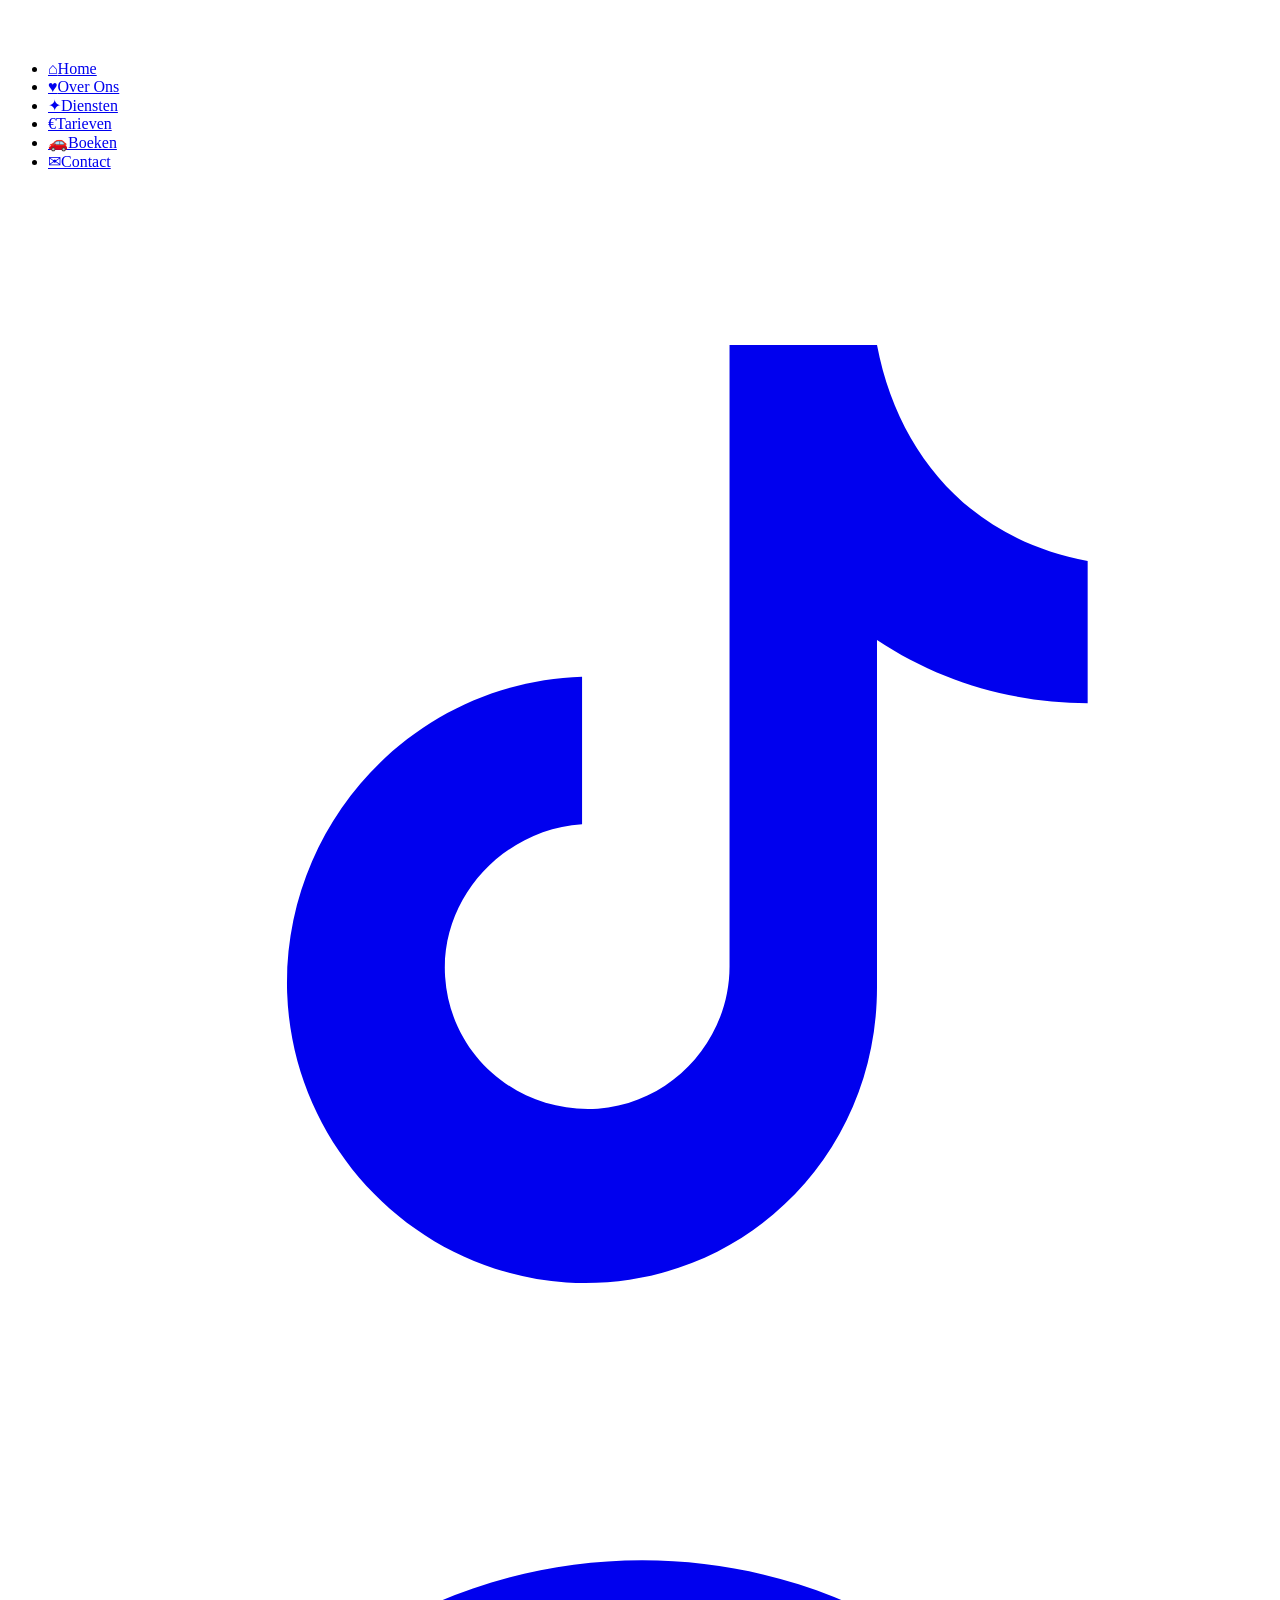
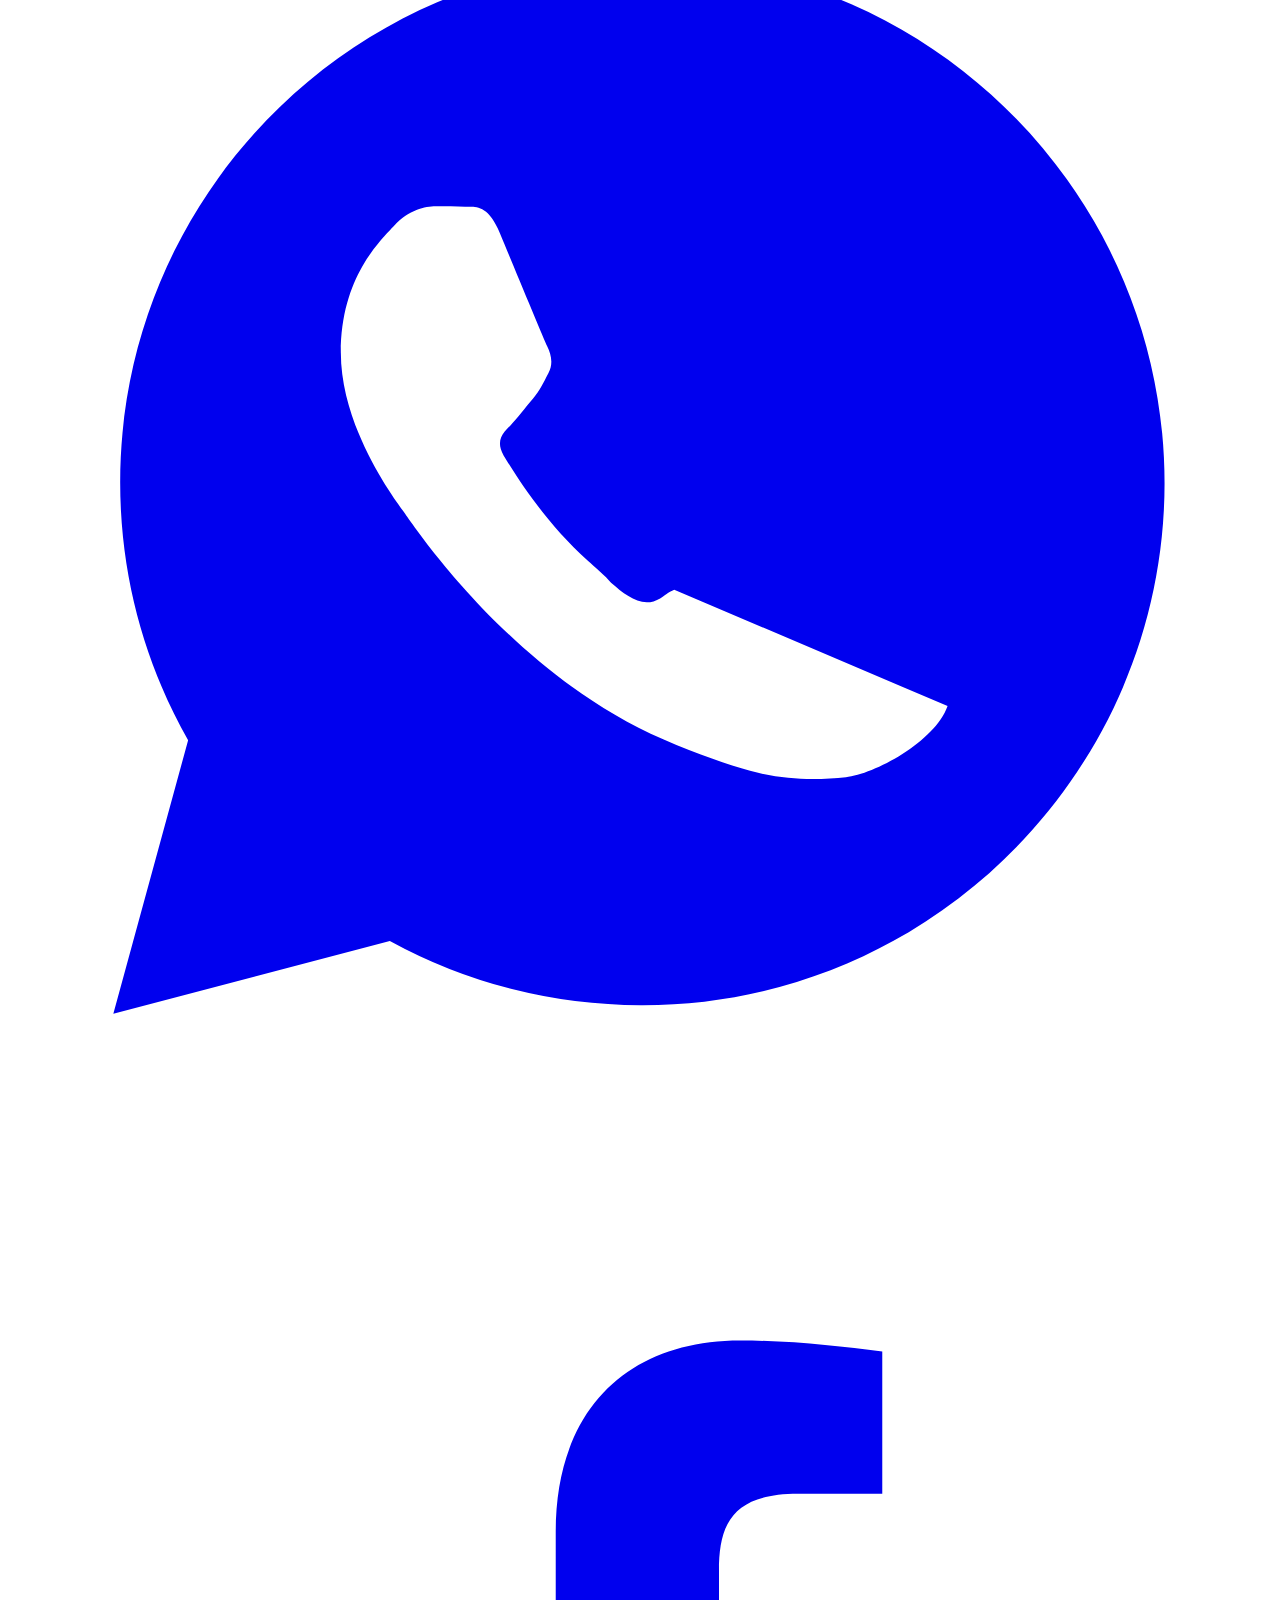
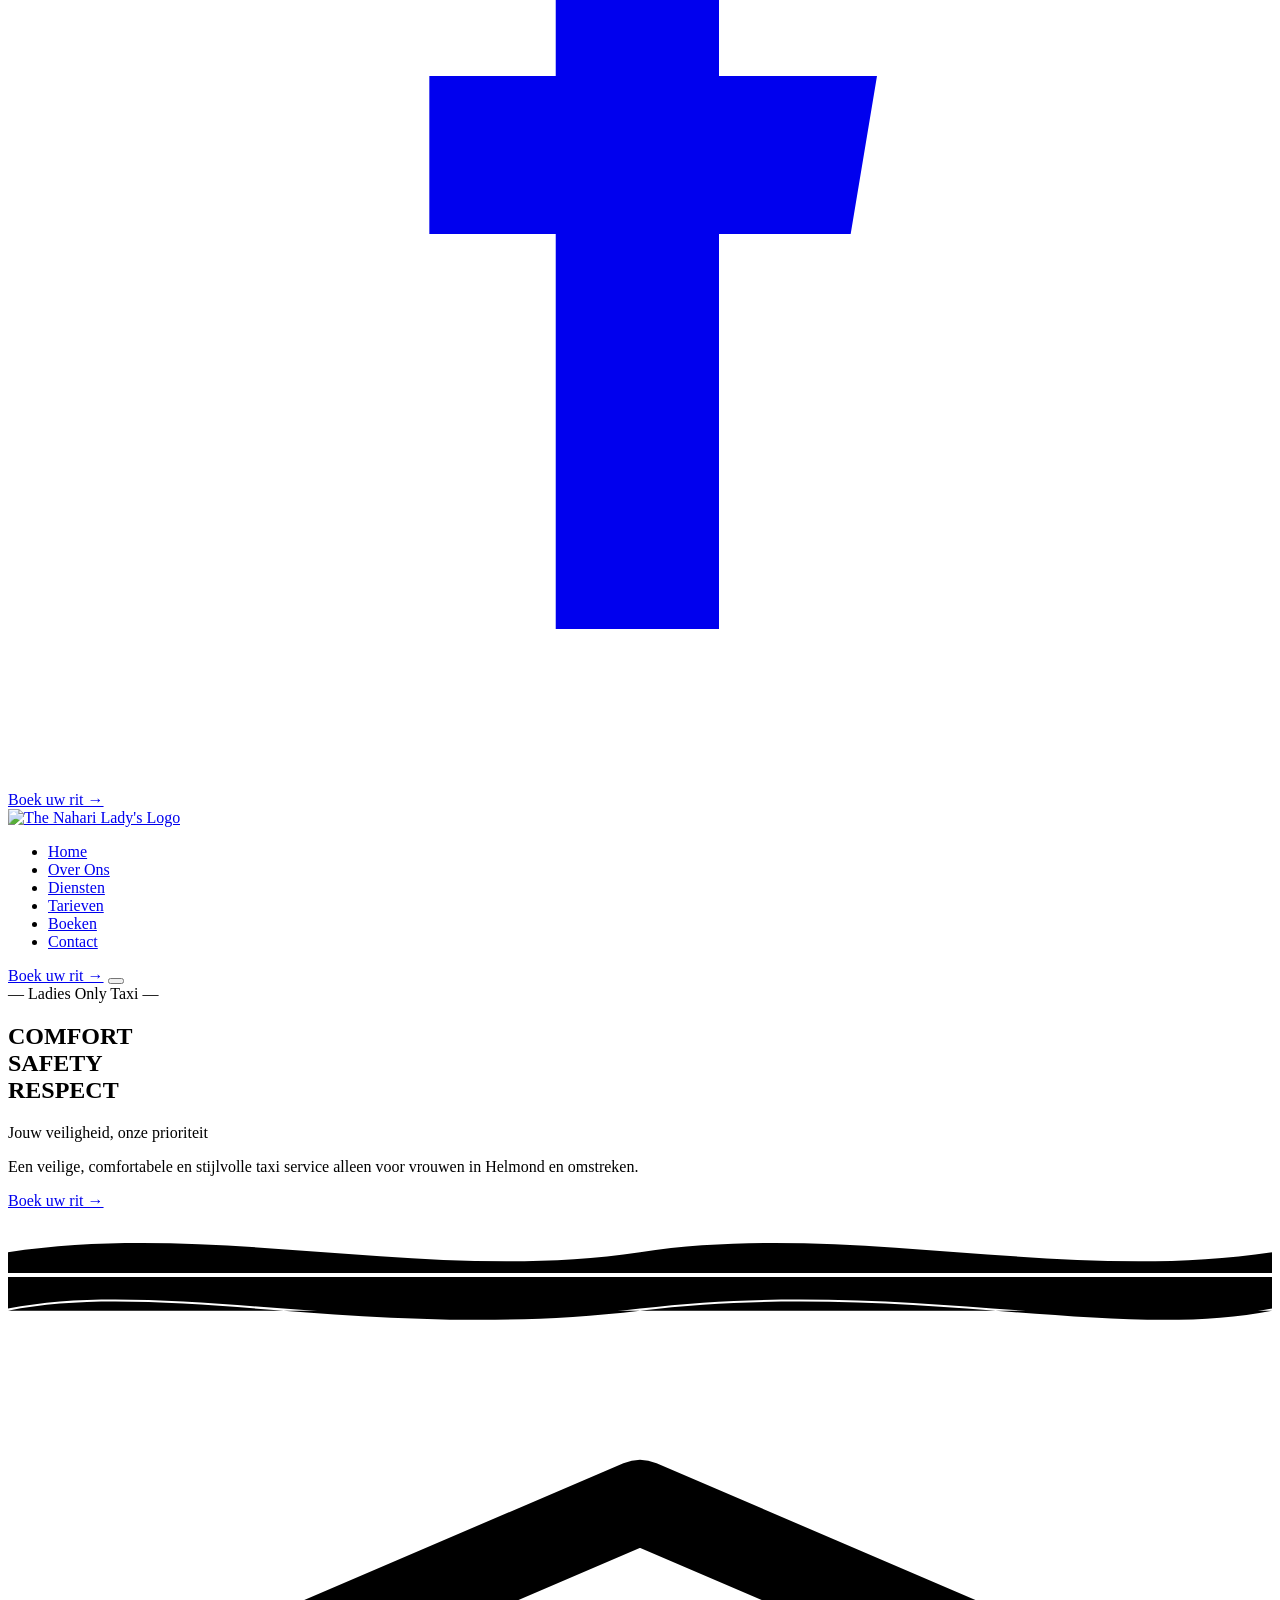
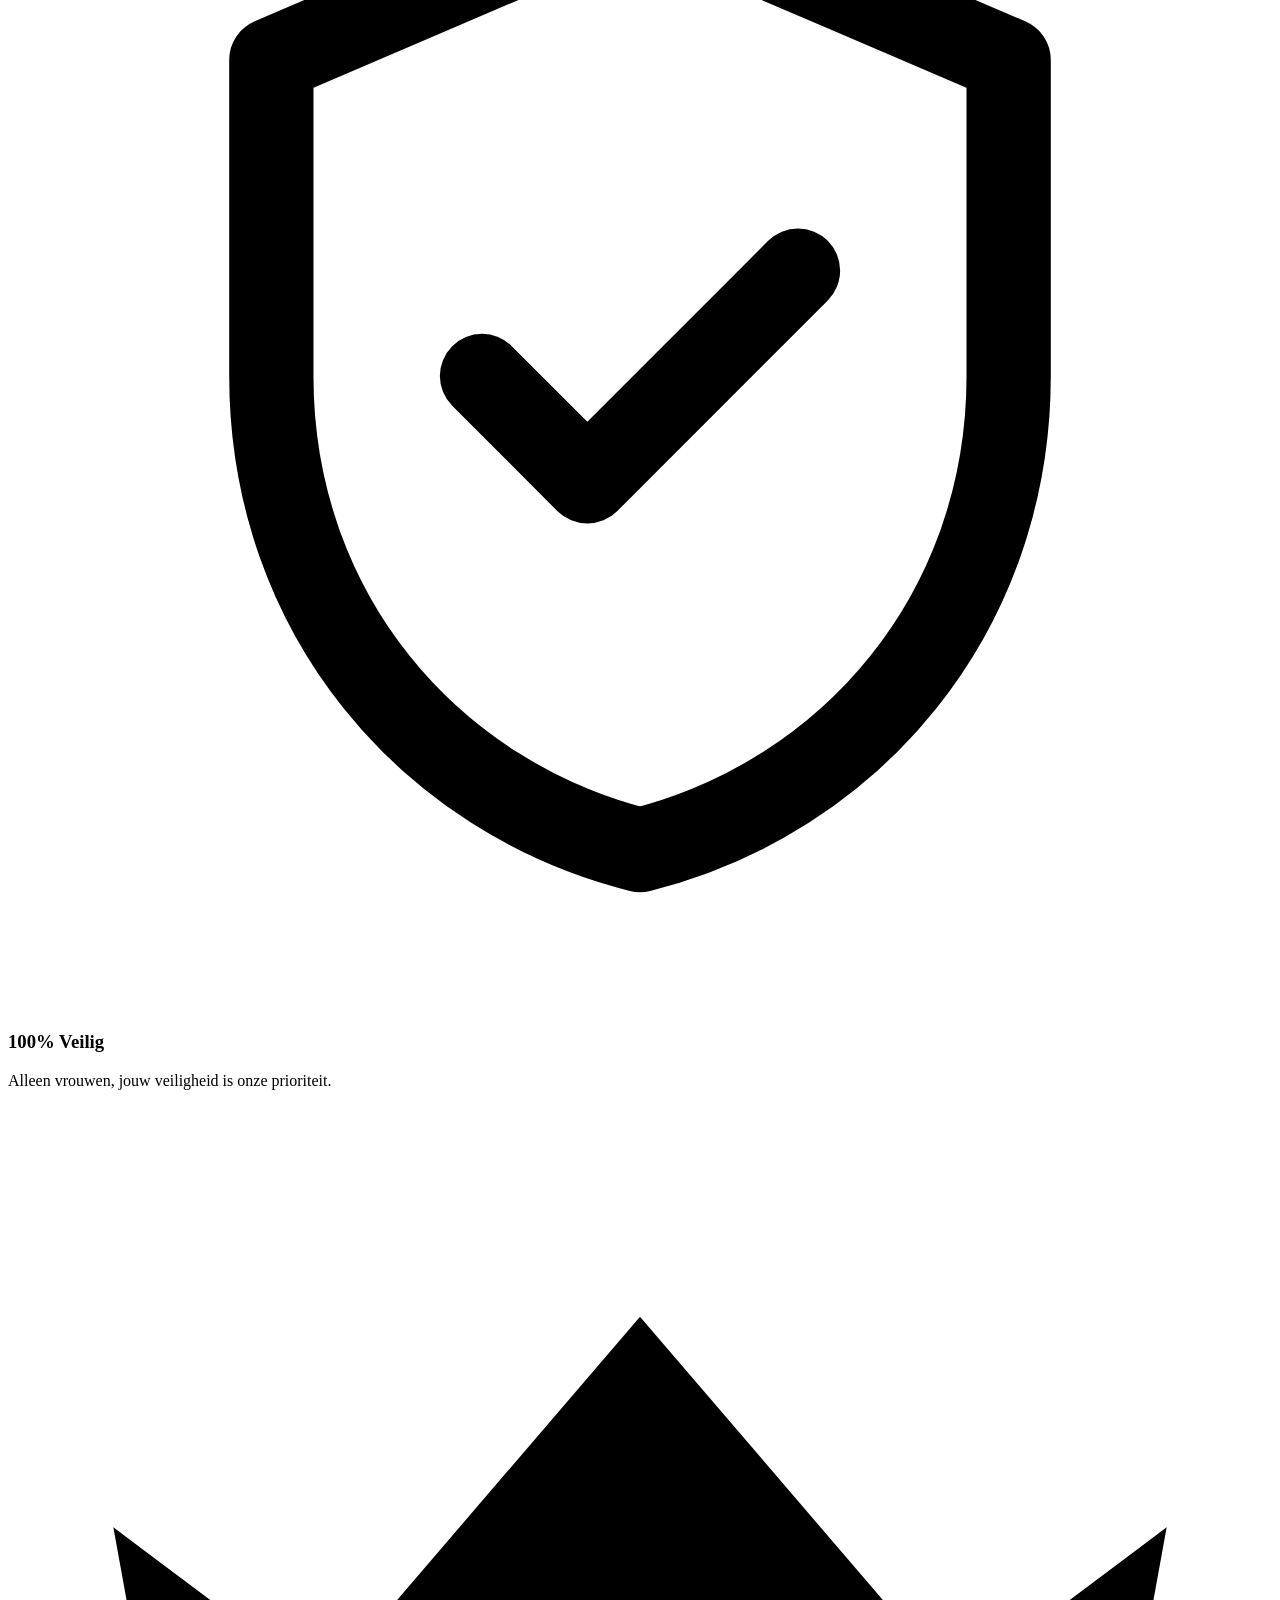
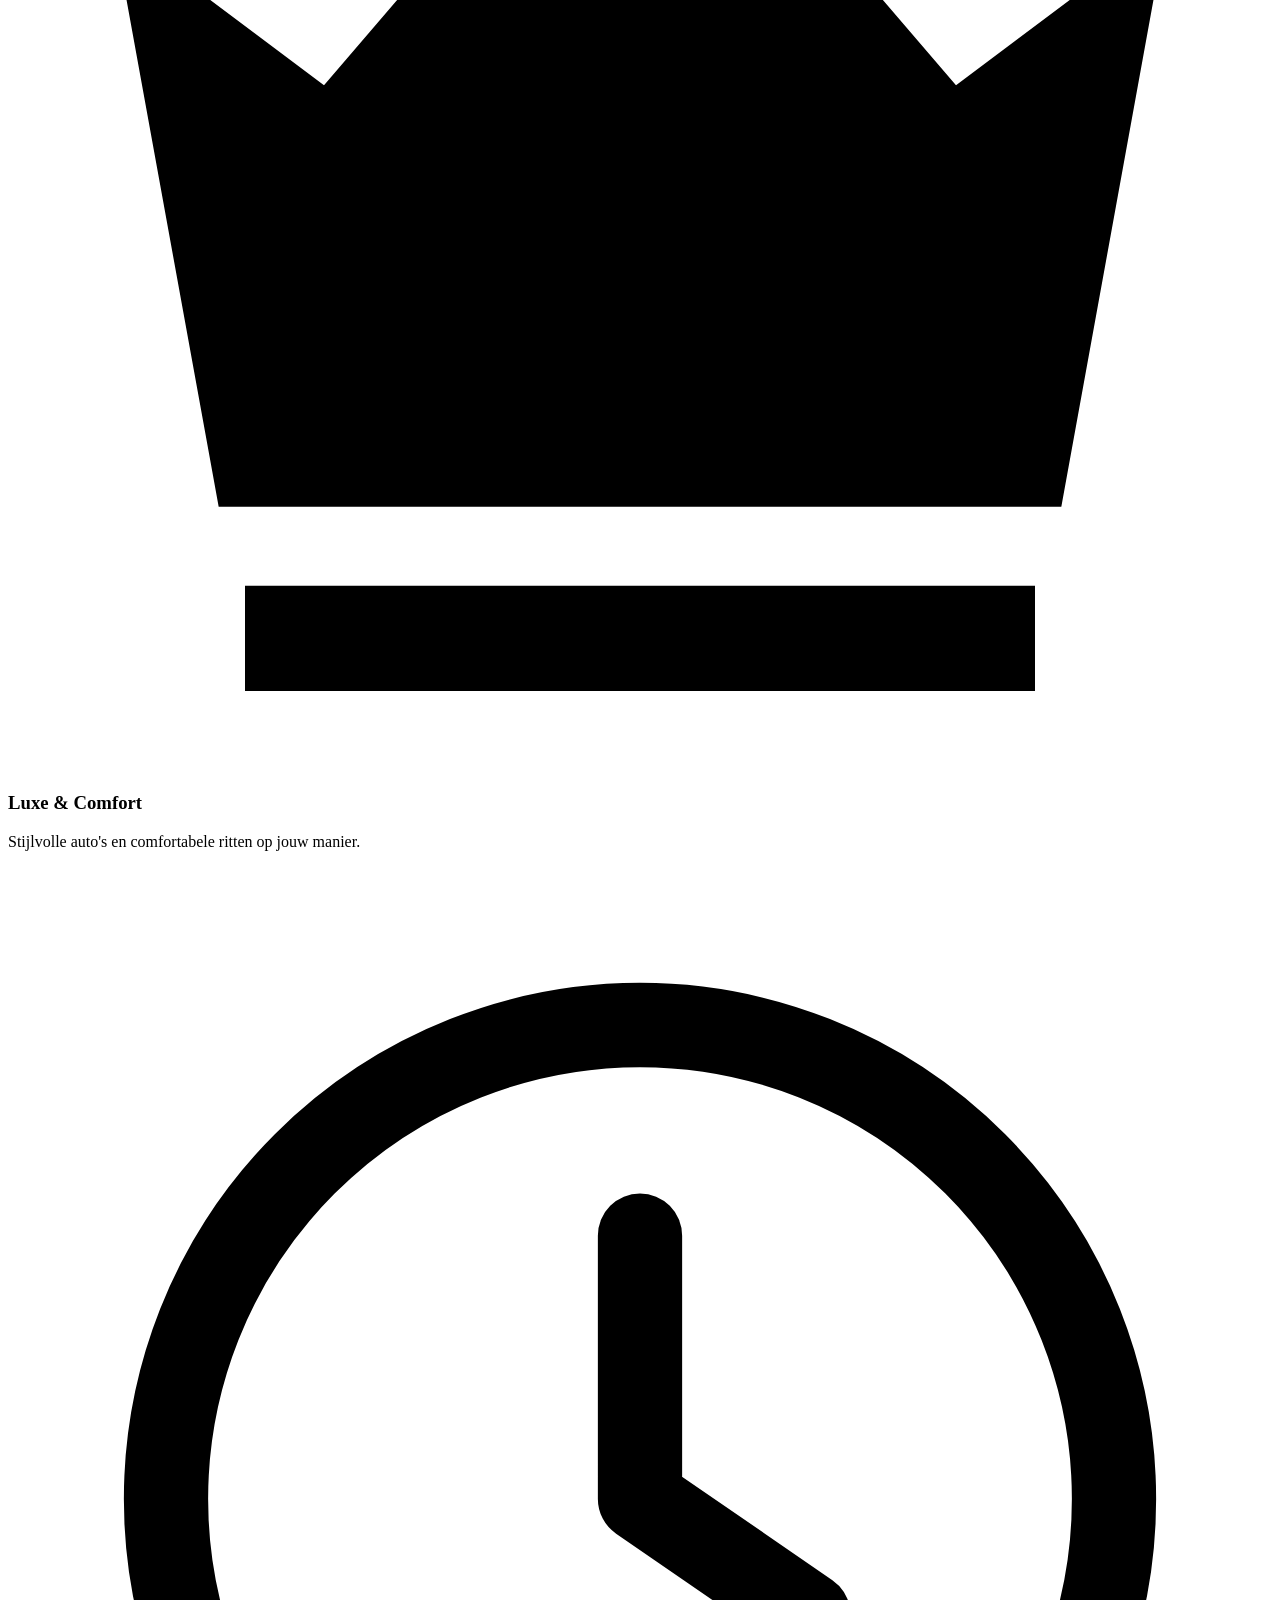
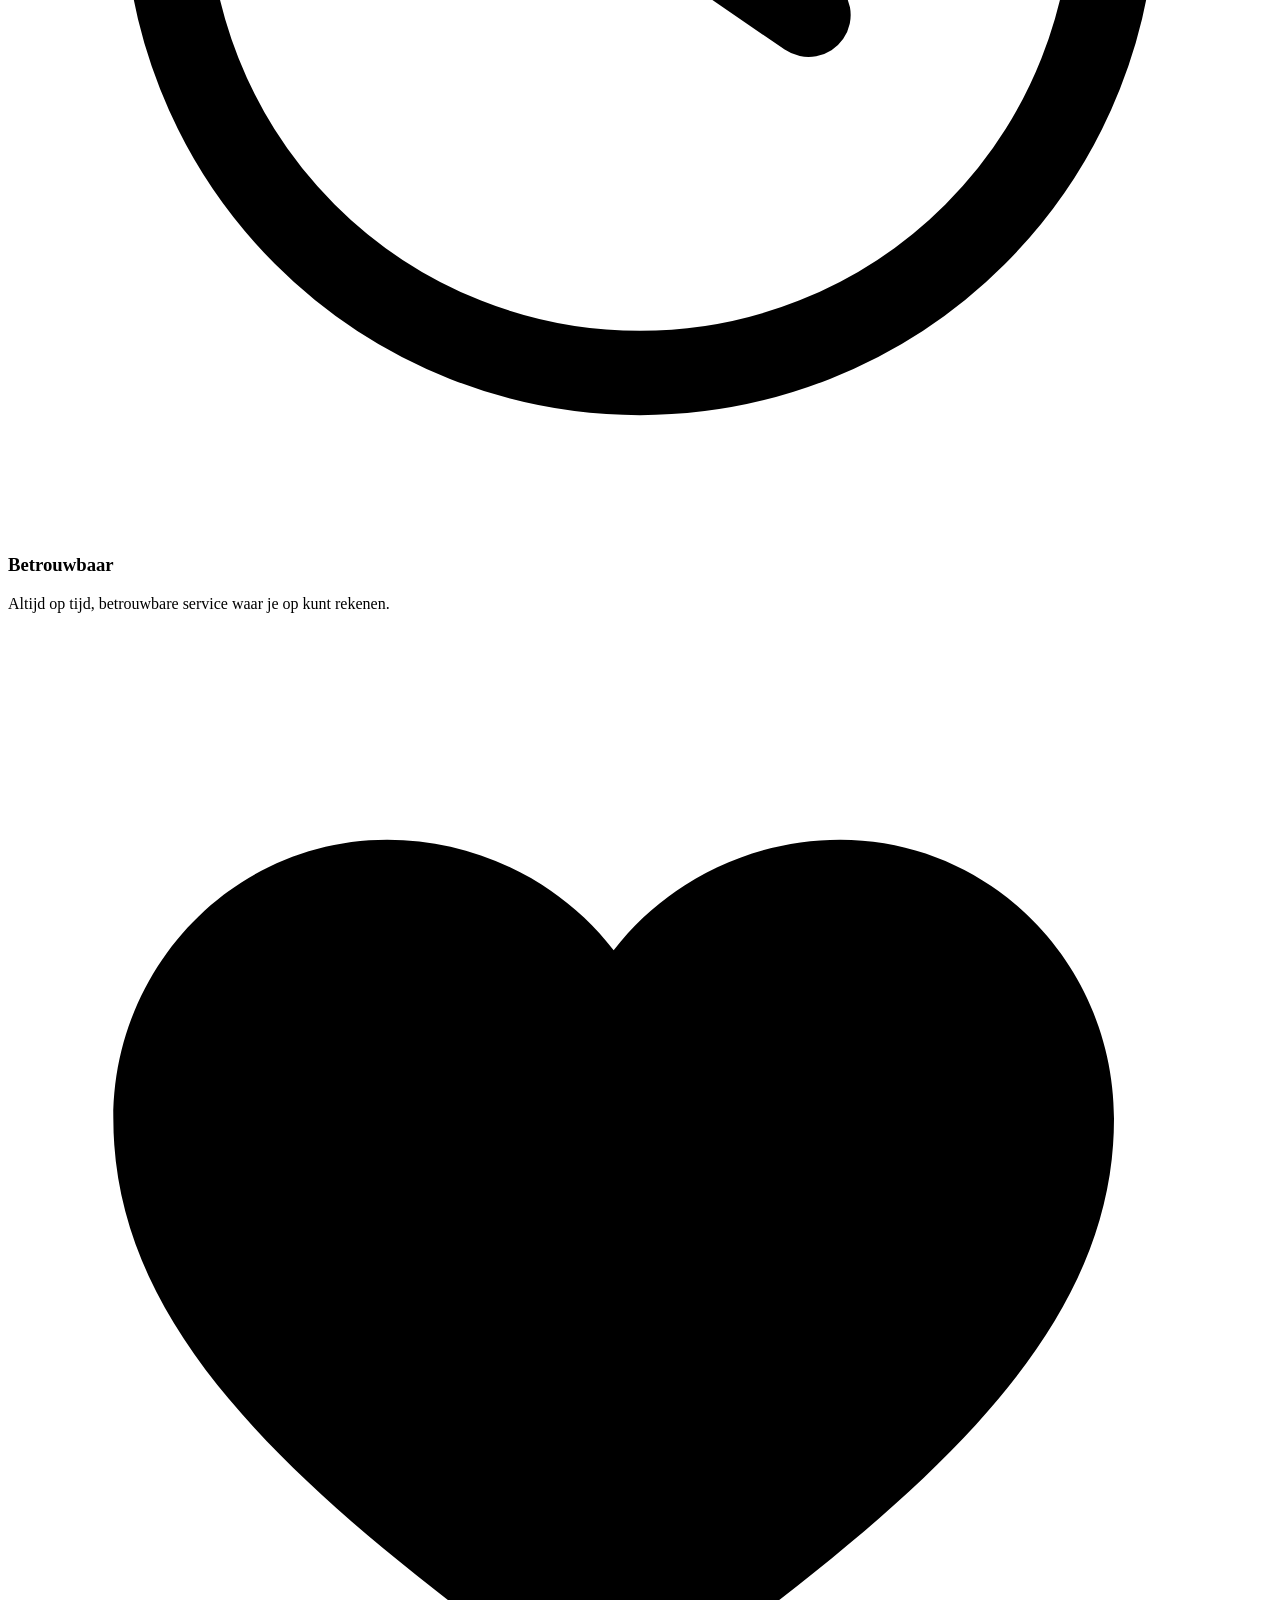
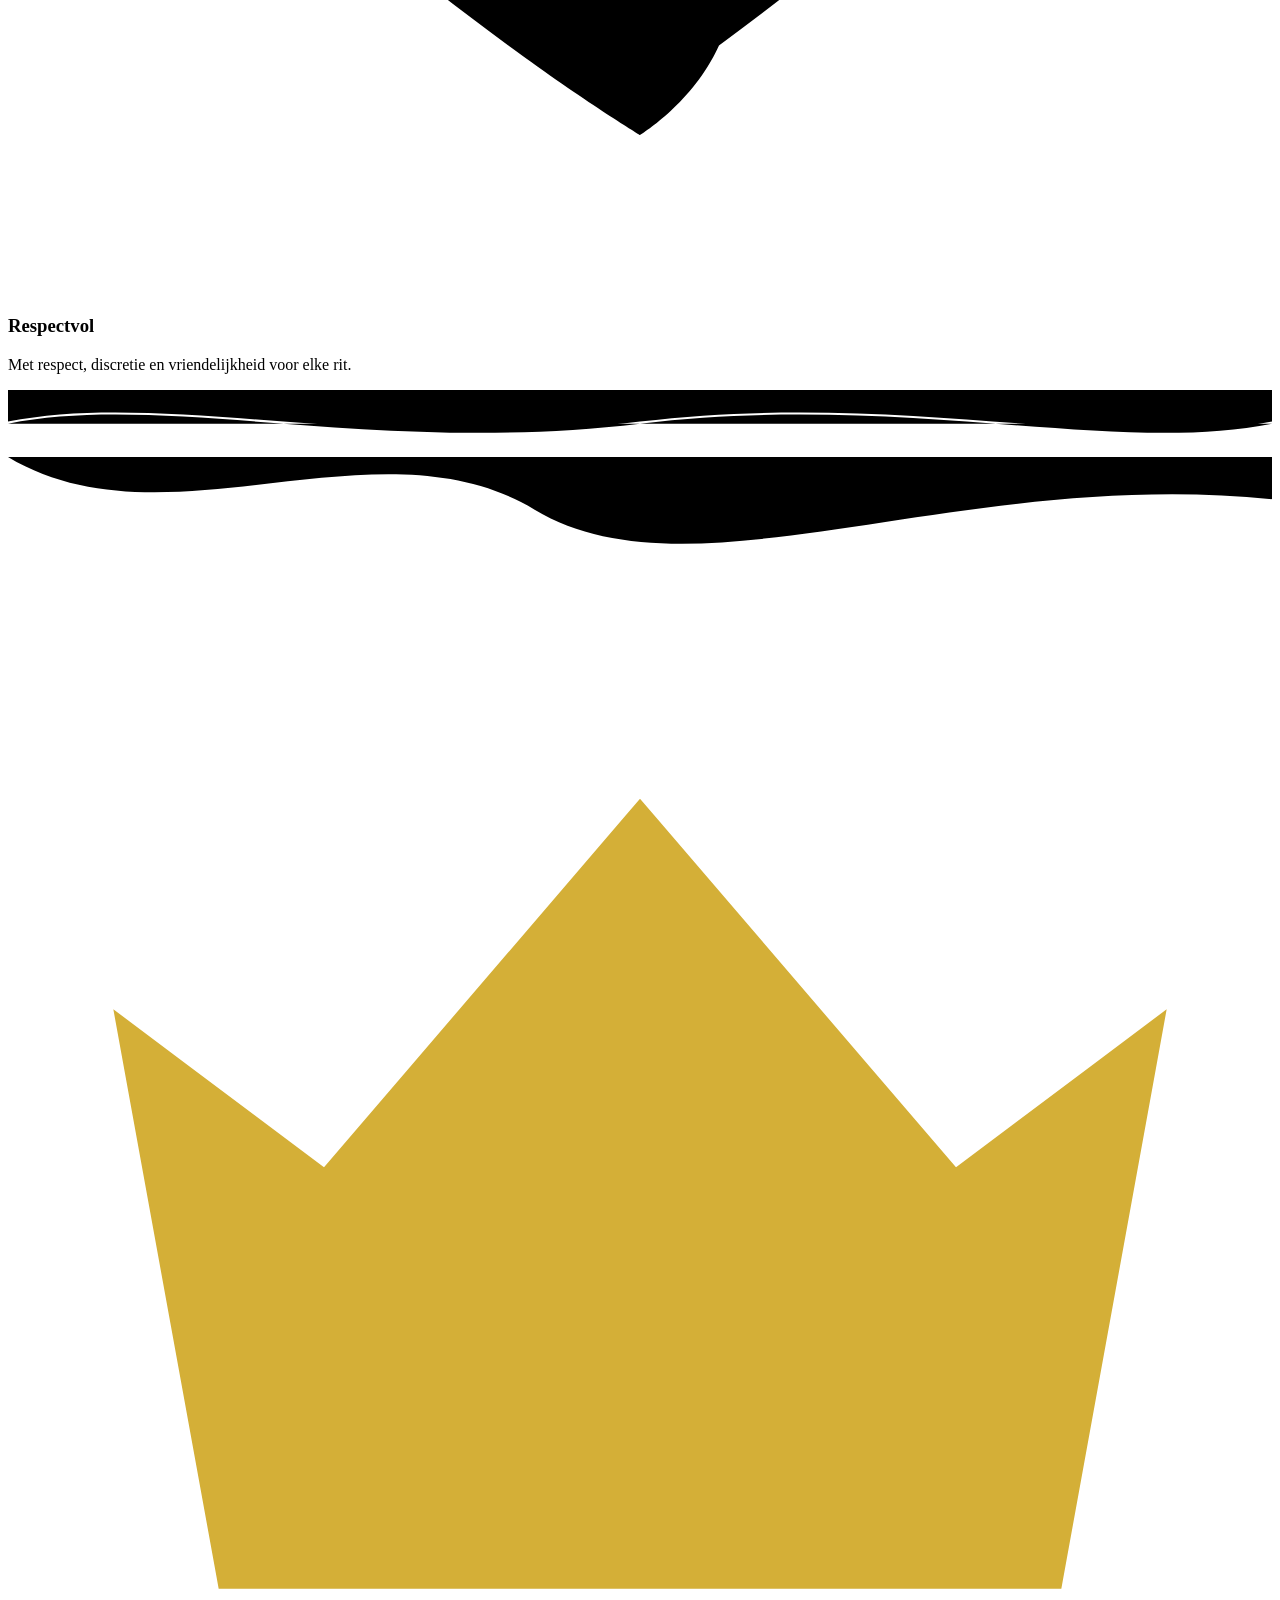
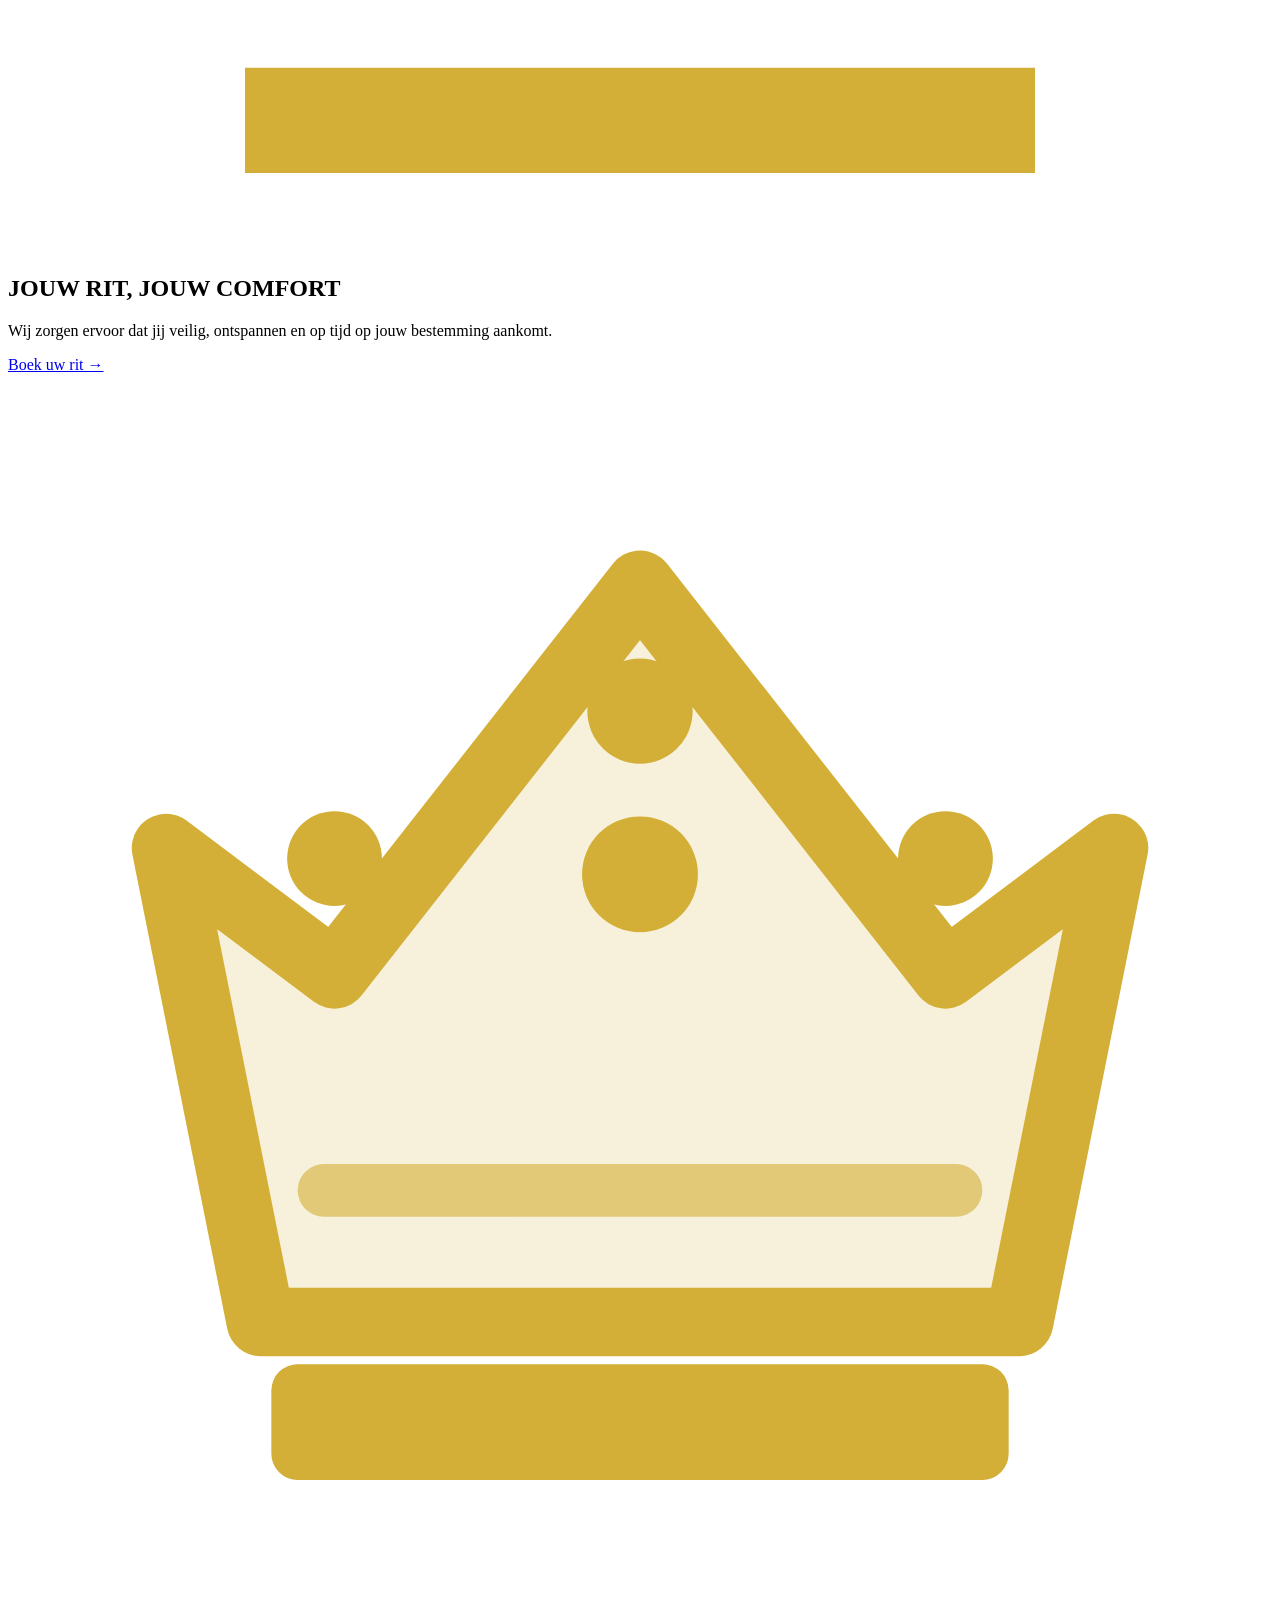
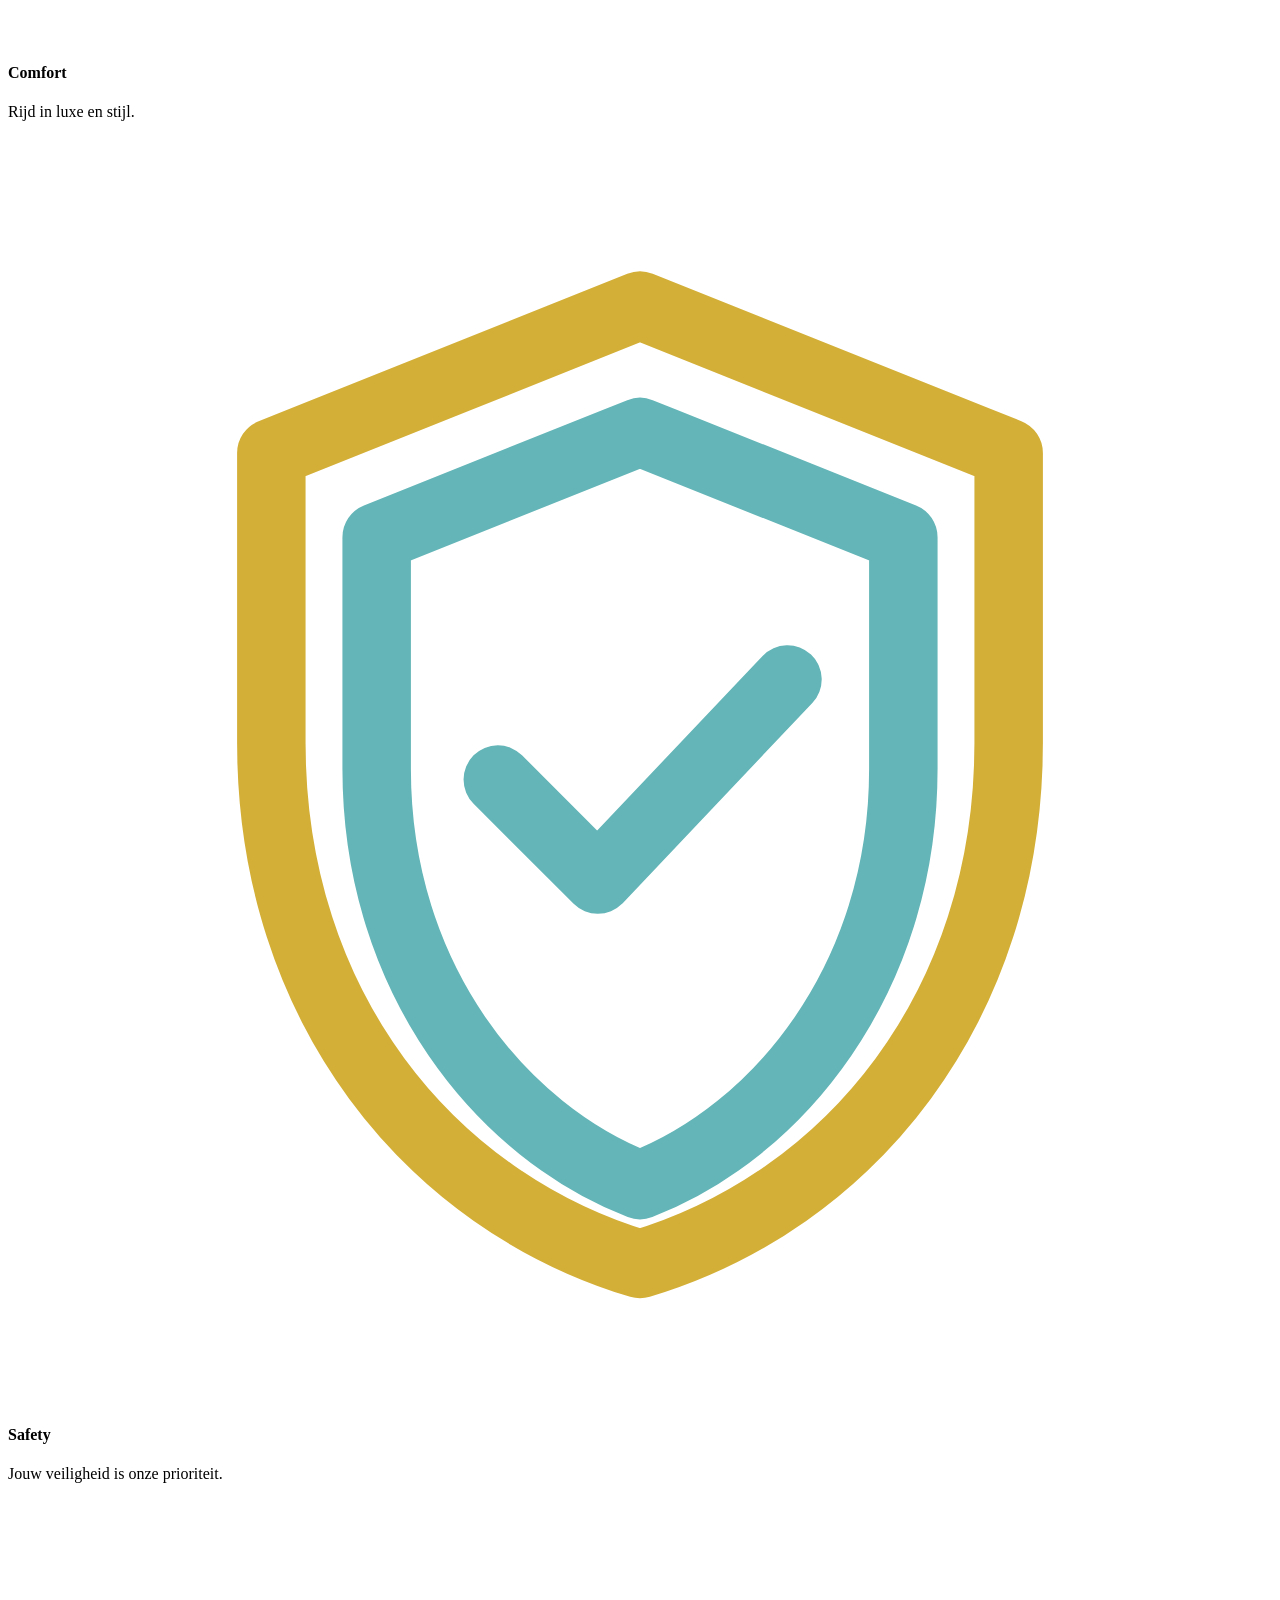
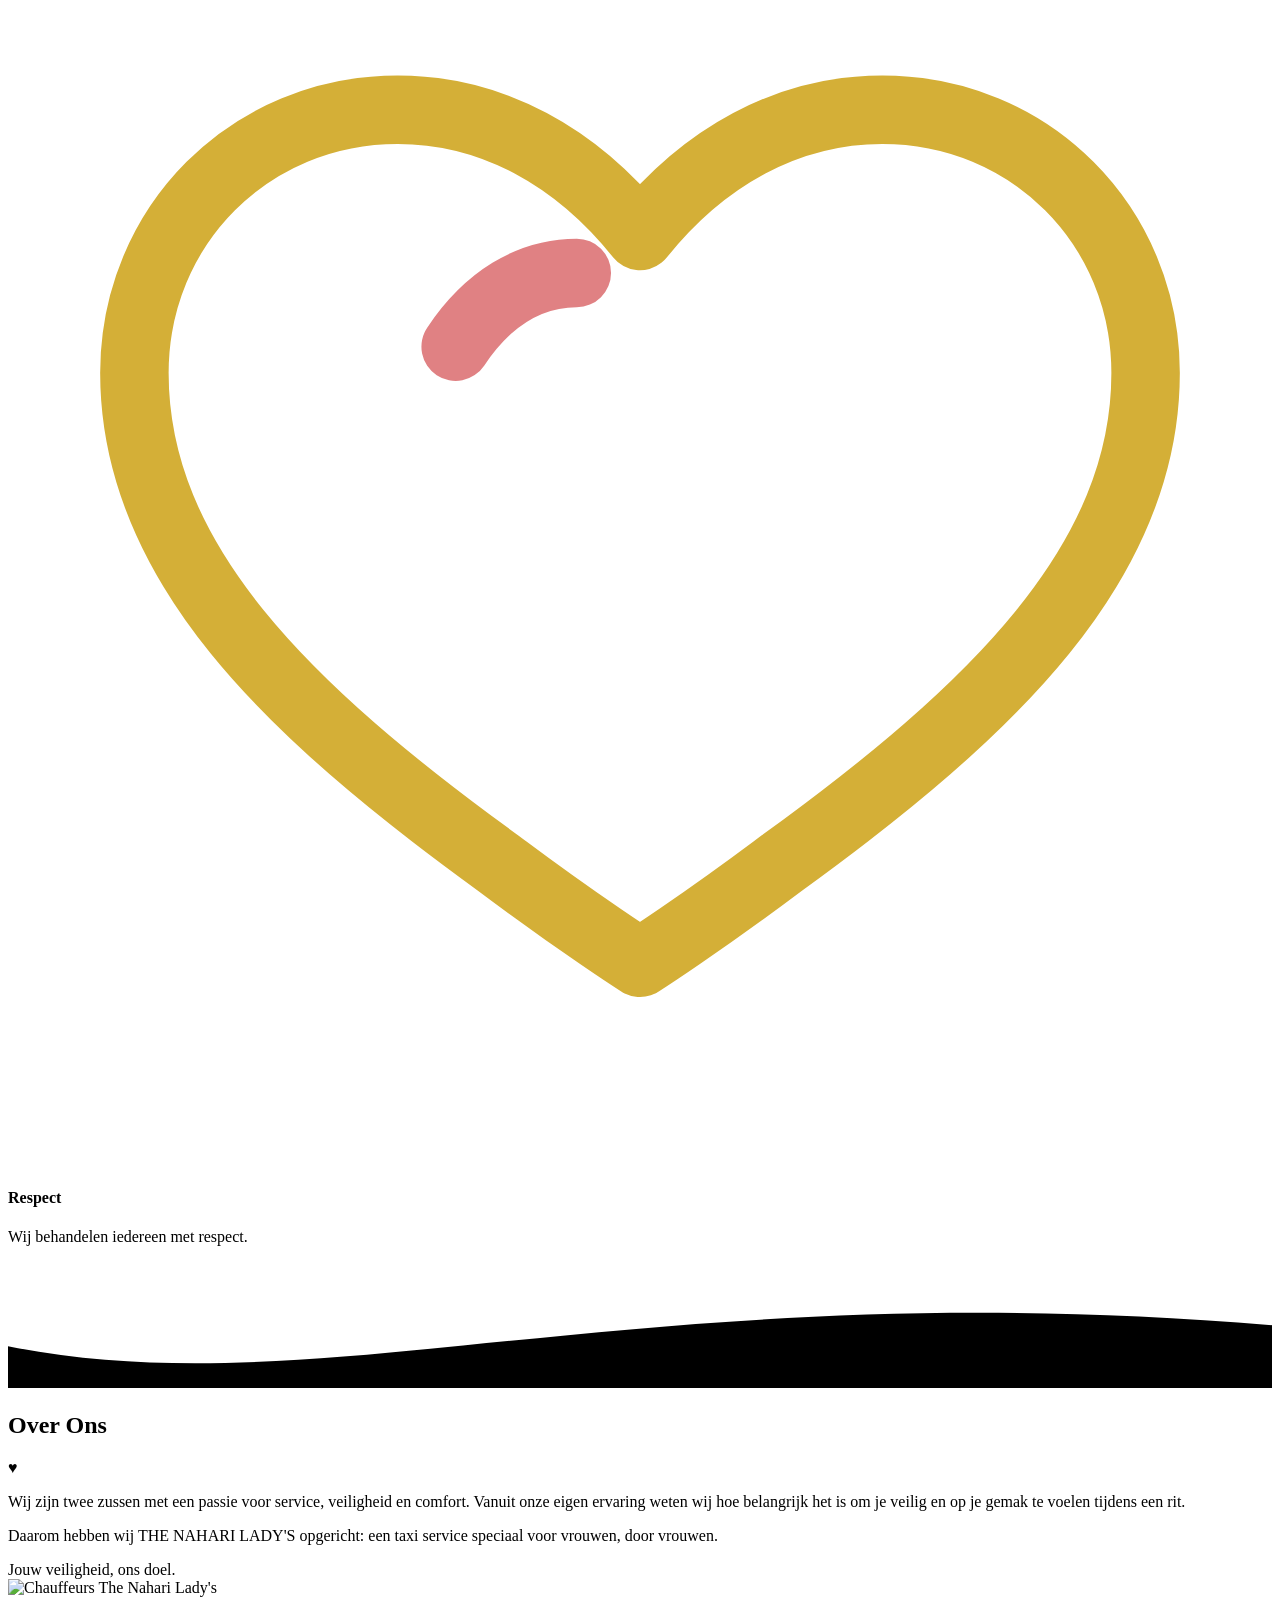
==== index.html @ 5cddf32c "Change 'Hello World' to 'Goodbye World'" ====
<!DOCTYPE html>
<html lang="nl">
<head>
  <meta charset="UTF-8">
  <meta name="viewport" content="width=device-width, initial-scale=1.0">
  
  <title>THE NAHARI LADY'S | Exclusieve Ladies Only Taxi</title>
  <meta name="description" content="Veilig, betrouwbaar en comfortabel taxivervoer speciaal voor vrouwen. Boek eenvoudig jouw rit bij The Nahari Lady's.">
  <meta name="keywords" content="ladies only taxi, veilige taxi vrouwen, taxi helmond, luchthavenvervoer vrouwen">
  <meta name="robots" content="index, follow">
  <link rel="canonical" href="https://www.nahariladystaxi.nl/">

  <!-- Open Graph -->
  <meta property="og:title" content="THE NAHARI LADY'S | Ladies Only Taxi">
  <meta property="og:description" content="Comfort, Safety & Respect. Luxe taxivervoer voor en door vrouwen.">
  <meta property="og:image" content="nnl.jpg">
  <meta property="og:type" content="website">

  <!-- Schema.org Lokale SEO -->
  <script type="application/ld+json">
  {
    "@context": "https://schema.org",
    "@type": "TaxiService",
    "name": "THE NAHARI LADY'S",
    "image": "nnl.jpg",
    "description": "Veilig, betrouwbaar en comfortabel taxivervoer speciaal voor vrouwen.",
    "telephone": "+31612345678",
    "email": "info@nahariladystaxi.nl",
    "areaServed": "Helmond & Omstreken",
    "priceRange": "€"
  }
  </script>

  <!-- Google Fonts -->
  <link rel="preconnect" href="https://fonts.googleapis.com">
  <link rel="preconnect" href="https://fonts.gstatic.com" crossorigin>
  <link href="https://fonts.googleapis.com/css2?family=Cinzel:wght@600;700&family=Montserrat:wght@300;400;500;600;700&family=Playfair+Display:ital,wght@0,600;0,700;1,400&display=swap" rel="stylesheet">

</head>
<body>

  <!-- PRELOADER -->
  <div id="preloader">
    <div class="preloader-title brand-name">THE NAHARI LADY'S</div>
    <div class="preloader-subtitle">Ladies Only Taxi</div>
  </div>

  <!-- DYNAMISCHE HOVER PREVIEW BOX -->
  <div class="hover-preview-box" id="hoverPreview"></div>

  <!-- MOBIEL SLIDE-IN MENU -->
  <div class="mobile-nav-overlay" id="mobileOverlay" onclick="toggleMenu()"></div>
  <div class="mobile-sidebar" id="mobileSidebar">
    <div class="mobile-sidebar-preview" id="mobilePreview"></div>
    <ul class="mobile-nav-links">
      <li><a href="#home" data-img="https://images.unsplash.com/photo-1549317661-bd32c8ce0db2?auto=format&fit=crop&w=500&q=80" onclick="toggleMenu()"><span class="m-icon">⌂</span>Home</a></li>
      <li><a href="#over-ons" data-img="https://images.unsplash.com/photo-1573496359142-b8d87734a5a2?auto=format&fit=crop&w=500&q=80" onclick="toggleMenu()"><span class="m-icon">♥</span>Over Ons</a></li>
      <li><a href="#diensten" data-img="https://images.unsplash.com/photo-1449965408869-eaa3f722e40d?auto=format&fit=crop&w=500&q=80" onclick="toggleMenu()"><span class="m-icon">✦</span>Diensten</a></li>
      <li><a href="#tarieven" data-img="https://images.unsplash.com/photo-1554224155-8d04cb21cd6c?auto=format&fit=crop&w=500&q=80" onclick="toggleMenu()"><span class="m-icon">€</span>Tarieven</a></li>
      <li><a href="#boeken" data-img="nnl.jpg" onclick="toggleMenu()"><span class="m-icon">🚗</span>Boeken</a></li>
      <li><a href="#contact" data-img="https://images.unsplash.com/photo-1423666639041-f56000c27a9a?auto=format&fit=crop&w=500&q=80" onclick="toggleMenu()"><span class="m-icon">✉</span>Contact</a></li>
    </ul>
    <div>
      <div class="mobile-sidebar-socials social-icons">
        <a href="https://www.tiktok.com" target="_blank" rel="noopener" class="icon-tiktok" aria-label="TikTok"><svg viewBox="0 0 24 24" fill="currentColor"><path d="M16.5 3c.4 2.1 1.8 3.7 4 4.1v2.7c-1.4 0-2.8-.4-4-1.2v6.6c0 3.3-2.7 5.8-5.9 5.6-2.9-.2-5.2-2.6-5.3-5.5-.1-3.2 2.4-5.9 5.6-6v2.8c-1.5.1-2.7 1.4-2.6 2.9.1 1.5 1.4 2.6 2.9 2.5 1.4-.1 2.5-1.3 2.5-2.7V3h2.8z"/></svg></a>
        <a href="https://wa.me/31612345678" target="_blank" rel="noopener" class="icon-whatsapp" aria-label="WhatsApp"><svg viewBox="0 0 24 24" fill="currentColor"><path d="M12.04 2C6.58 2 2.13 6.45 2.13 11.91c0 1.79.47 3.45 1.29 4.9L2 22l5.25-1.38a9.9 9.9 0 0 0 4.79 1.22h.01c5.46 0 9.91-4.45 9.91-9.91C21.96 6.45 17.5 2 12.04 2zm5.8 14.16c-.24.68-1.4 1.3-1.93 1.35-.5.05-1.13.07-1.82-.12-.42-.12-.96-.3-1.65-.6-2.9-1.25-4.8-4.15-4.94-4.34-.14-.19-1.18-1.57-1.18-3 0-1.43.75-2.13 1.02-2.42.27-.29.58-.36.78-.36.19 0 .39 0 .56.01.18.01.42-.07.66.5.24.58.83 2 .9 2.15.07.15.12.32.02.51-.1.19-.15.31-.29.48-.15.17-.3.38-.43.51-.14.14-.29.29-.13.57.17.28.75 1.24 1.6 2 .12.11.34.29.44.42.29.25.6.5.94.29.15-.1.14-.11.26-.16z"/></svg></a>
        <a href="https://facebook.com" target="_blank" rel="noopener" class="icon-facebook" aria-label="Facebook"><svg viewBox="0 0 24 24" fill="currentColor"><path d="M13.5 21v-7.5h2.5l.5-3h-3V8.5c0-.87.24-1.46 1.5-1.46h1.6V4.34C15.8 4.24 14.9 4.13 13.9 4.13c-2.1 0-3.5 1.28-3.5 3.63V10.5H8v3h2.4V21h3.1z"/></svg></a>
      </div>
      <a href="#boeken" class="btn-pink" onclick="toggleMenu()" style="justify-content: center; margin-top: 20px; width: 100%;">Boek uw rit &rarr;</a>
    </div>
  </div>

  <!-- NAVBAR -->
  <header>
    <div class="container nav-wrapper">
      <a href="#home" class="logo-brand">
        <img src="nnl.jpg" alt="The Nahari Lady's Logo" class="logo-img">
      </a>

      <nav aria-label="Hoofdnavigatie">
        <ul class="nav-links">
          <li><a href="#home" data-img="https://images.unsplash.com/photo-1549317661-bd32c8ce0db2?auto=format&fit=crop&w=300&q=80">Home</a></li>
          <li><a href="#over-ons" data-img="https://images.unsplash.com/photo-1573496359142-b8d87734a5a2?auto=format&fit=crop&w=300&q=80">Over Ons</a></li>
          <li><a href="#diensten" data-img="https://images.unsplash.com/photo-1449965408869-eaa3f722e40d?auto=format&fit=crop&w=300&q=80">Diensten</a></li>
          <li><a href="#tarieven" data-img="https://images.unsplash.com/photo-1554224155-8d04cb21cd6c?auto=format&fit=crop&w=300&q=80">Tarieven</a></li>
          <li><a href="#boeken" data-img="nnl.jpg">Boeken</a></li>
          <li><a href="#contact" data-img="https://images.unsplash.com/photo-1423666639041-f56000c27a9a?auto=format&fit=crop&w=300&q=80">Contact</a></li>
        </ul>
      </nav>

      <a href="#boeken" class="btn-pink nav-btn-desktop">Boek uw rit &rarr;</a>

      <button class="hamburger-btn" onclick="toggleMenu()" aria-label="Open Navigatiemenu" id="hamburgerBtn">
        <span></span><span></span><span></span>
      </button>
    </div>
  </header>

  <!-- HERO SECTION -->
  <section class="hero" id="home">
    <div class="container fade-in-up">
      <div class="hero-text">
        <span class="hero-subtitle-top">&mdash; Ladies Only Taxi &mdash;</span>
        <h1>COMFORT<br>SAFETY<br>RESPECT</h1>
        <div class="hero-subtitle-bottom">Jouw veiligheid, onze prioriteit</div>
        <p>Een veilige, comfortabele en stijlvolle taxi service alleen voor vrouwen in Helmond en omstreken.</p>
        <a href="#boeken" class="btn-pink">Boek uw rit &rarr;</a>
      </div>
    </div>
    <div class="hero-wave-bottom">
      <svg viewBox="0 0 1200 60" preserveAspectRatio="none">
        <path d="M0,40 C200,10 400,70 600,40 C800,10 1000,70 1200,40 L1200,60 L0,60 Z"></path>
      </svg>
    </div>
  </section>

  <!-- LUXE FEATURE SECTION - VOLLEDIG GOLVEND -->
  <section class="luxury-features-section fade-in-up">
    <div class="luxury-wave-edge top">
      <svg viewBox="0 0 1200 60" preserveAspectRatio="none">
        <path d="M0,30 C150,0 350,60 600,30 C850,0 1050,60 1200,30 L1200,0 L0,0 Z"></path>
        <path class="gold-trim" d="M0,32 C150,2 350,62 600,32 C850,2 1050,62 1200,32"></path>
      </svg>
    </div>
    <div class="container">
      <div class="luxury-features-grid">
        <div class="luxury-feature-item">
          <span class="icon-gold"><svg viewBox="0 0 24 24" fill="none" stroke="currentColor" stroke-width="1.6" stroke-linecap="round" stroke-linejoin="round"><path d="M12 3l7 3v6c0 4.5-3 8-7 9-4-1-7-4.5-7-9V6l7-3z"/><path d="M9 12l2 2 4-4"/></svg></span>
          <h3>100% Veilig</h3>
          <p>Alleen vrouwen, jouw veiligheid is onze prioriteit.</p>
        </div>
        <div class="luxury-feature-item">
          <span class="icon-gold"><svg viewBox="0 0 24 24" fill="currentColor"><path d="M2 8l4 3 6-7 6 7 4-3-2 11H4L2 8zm2.5 12.5h15v2h-15z"/></svg></span>
          <h3>Luxe & Comfort</h3>
          <p>Stijlvolle auto's en comfortabele ritten op jouw manier.</p>
        </div>
        <div class="luxury-feature-item">
          <span class="icon-gold"><svg viewBox="0 0 24 24" fill="none" stroke="currentColor" stroke-width="1.6" stroke-linecap="round" stroke-linejoin="round"><circle cx="12" cy="12" r="9"/><path d="M12 7v5l3.2 2.2"/></svg></span>
          <h3>Betrouwbaar</h3>
          <p>Altijd op tijd, betrouwbare service waar je op kunt rekenen.</p>
        </div>
        <div class="luxury-feature-item">
          <span class="icon-gold"><svg viewBox="0 0 24 24" fill="currentColor"><path d="M12 21s-1-.6-2.5-1.7C4.9 15.9 2 13 2 9.3 2 6.4 4.3 4 7.2 4c1.7 0 3.3.8 4.3 2.1C12.5 4.8 14.1 4 15.8 4 18.7 4 21 6.4 21 9.3c0 3.7-2.9 6.6-7.5 10C13 20.4 12 21 12 21z"/></svg></span>
          <h3>Respectvol</h3>
          <p>Met respect, discretie en vriendelijkheid voor elke rit.</p>
        </div>
      </div>
    </div>
    <div class="luxury-wave-edge bottom">
      <svg viewBox="0 0 1200 60" preserveAspectRatio="none">
        <path d="M0,30 C150,0 350,60 600,30 C850,0 1050,60 1200,30 L1200,0 L0,0 Z"></path>
        <path class="gold-trim" d="M0,32 C150,2 350,62 600,32 C850,2 1050,62 1200,32"></path>
      </svg>
    </div>
  </section>

  <!-- TURQUOISE SECTIE -->
  <section class="wave-container fade-in-up">
    <div class="wave-top">
      <svg viewBox="0 0 1200 120" preserveAspectRatio="none">
        <path d="M0,0 C150,90 350,-40 500,50 C650,140 900,10 1200,40 L1200,0 L0,0 Z"></path>
      </svg>
    </div>

    <div class="container turquoise-content">
      <div class="gold-line-divider" style="margin-top:0;">
<span class="gold-heart-icon" style="background:transparent;">
  <svg viewBox="0 0 24 24" fill="#D4AF37"><path d="M2 8l4 3 6-7 6 7 4-3-2 11H4L2 8zm2.5 12.5h15v2h-15z"/></svg>
</span>
      </div>
      <h2>JOUW RIT, JOUW COMFORT</h2>
      <p>Wij zorgen ervoor dat jij veilig, ontspannen en op tijd op jouw bestemming aankomt.</p>
      <a href="#boeken" class="btn-pink">Boek uw rit &rarr;</a>

      <div class="banner-pillars">
        <div class="banner-pillar-item">
          <span class="pillar-icon"><svg viewBox="0 0 24 24" stroke-linecap="round" stroke-linejoin="round"><path d="M3 9l3.2 2.4L12 4l5.8 7.4L21 9l-1.8 9H4.8L3 9z" fill="#D4AF37" fill-opacity="0.18" stroke="#D4AF37" stroke-width="1.3"/><circle cx="6.2" cy="9.2" r="0.9" fill="#D4AF37" stroke="none"/><circle cx="12" cy="6.4" r="1" fill="#D4AF37" stroke="none"/><circle cx="17.8" cy="9.2" r="0.9" fill="#D4AF37" stroke="none"/><circle cx="12" cy="9.5" r="1.1" fill="#D4AF37" stroke="none"/><path d="M6 15.5h12" stroke="#D4AF37" stroke-width="1" opacity="0.6"/><path d="M5.5 20.5h13v-1.2h-13z" fill="#D4AF37" stroke="#D4AF37" stroke-width="1"/></svg></span>
          <div><h4>Comfort</h4><p>Rijd in luxe en stijl.</p></div>
        </div>
        <div class="banner-pillar-item">
          <span class="pillar-icon"><svg viewBox="0 0 24 24" fill="none" stroke-width="1.3" stroke-linecap="round" stroke-linejoin="round"><path d="M12 3.2l7 2.8v5.5c0 5-3 8.7-7 9.9-4-1.2-7-4.9-7-9.9V6l7-2.8z" stroke="#D4AF37"/><path d="M12 5.6l5 2v4.4c0 4-2.4 6.9-5 7.9-2.6-1-5-3.9-5-7.9V7.6l5-2z" stroke="#63B5B7"/><path d="M9.3 12.2l1.9 1.9 3.6-3.8" stroke="#63B5B7"/></svg></span>
          <div><h4>Safety</h4><p>Jouw veiligheid is onze prioriteit.</p></div>
        </div>
        <div class="banner-pillar-item">
          <span class="pillar-icon"><svg viewBox="0 0 24 24" fill="none" stroke-width="1.3" stroke-linecap="round" stroke-linejoin="round"><path d="M12 20.2s-1.1-.7-2.7-1.9C5.3 15.4 2.4 12.6 2.4 9c0-2.8 2.2-5 5-5 1.8 0 3.4.9 4.6 2.4C13.2 4.9 14.8 4 16.6 4c2.8 0 5 2.2 5 5 0 3.6-2.9 6.4-6.9 9.3-1.6 1.2-2.7 1.9-2.7 1.9z" stroke="#D4AF37"/><path d="M8.5 8.5c.6-.9 1.4-1.4 2.3-1.4" stroke="#E08183"/></svg></span>
          <div><h4>Respect</h4><p>Wij behandelen iedereen met respect.</p></div>
        </div>
      </div>
    </div>

    <div class="wave-bottom">
      <svg viewBox="0 0 1200 120" preserveAspectRatio="none">
        <path d="M0,80 C300,140 600,10 1200,60 L1200,120 L0,120 Z"></path>
      </svg>
    </div>
  </section>

  <!-- OVER ONS -->
  <section class="container fade-in-up" id="over-ons">
    <h2 class="section-title">Over Ons</h2>
    <div class="gold-line-divider">
      <span class="gold-heart-icon">♥</span>
    </div>
    
    <div class="about-grid">
      <div class="about-text">
        <p>Wij zijn twee zussen met een passie voor service, veiligheid en comfort. Vanuit onze eigen ervaring weten wij hoe belangrijk het is om je veilig en op je gemak te voelen tijdens een rit.</p>
        <p>Daarom hebben wij <span class="brand-name">THE NAHARI LADY'S</span> opgericht: een taxi service speciaal voor vrouwen, door vrouwen.</p>
        <div class="about-quote">Jouw veiligheid, ons doel.</div>
      </div>
      <div class="about-image">
        <img src="https://images.unsplash.com/photo-1573496359142-b8d87734a5a2?auto=format&fit=crop&w=800&q=80" alt="Chauffeurs The Nahari Lady's" loading="lazy">
      </div>
    </div>
  </section>

  <!-- DIENSTEN -->
  <section class="container fade-in-up" id="diensten">
    <h2 class="section-title">Diensten</h2>
    <div class="gold-line-divider">
      <span class="gold-heart-icon"><svg viewBox="0 0 24 24" fill="currentColor"><path d="M12 21s-1-.6-2.5-1.7C4.9 15.9 2 13 2 9.3 2 6.4 4.3 4 7.2 4c1.7 0 3.3.8 4.3 2.1C12.5 4.8 14.1 4 15.8 4 18.7 4 21 6.4 21 9.3c0 3.7-2.9 6.6-7.5 10C13 20.4 12 21 12 21z"/></svg></span>
    </div>

    <div class="services-panel">
      <div class="services-panel-grid">
        <div class="service-item">
          <div class="service-icon-badge"><svg viewBox="0 0 24 24" fill="none" stroke="currentColor" stroke-width="1.5" stroke-linecap="round" stroke-linejoin="round"><path d="M3 13l1.5-4.5A2 2 0 0 1 6.4 7h11.2a2 2 0 0 1 1.9 1.5L21 13"/><path d="M3 13h18v5a1 1 0 0 1-1 1h-1a1 1 0 0 1-1-1v-1H6v1a1 1 0 0 1-1 1H4a1 1 0 0 1-1-1v-5z"/><circle cx="7.5" cy="17.5" r="1.3"/><circle cx="16.5" cy="17.5" r="1.3"/></svg></div>
          <h3>Ladies Only Taxi</h3>
          <p>Vervoer alleen voor vrouwen, door vrouwen. Veilig en vertrouwd.</p>
        </div>
        <div class="service-item">
          <div class="service-icon-badge"><svg viewBox="0 0 24 24" fill="currentColor"><path d="M21 16v-2l-8-5V4.5a1.5 1.5 0 0 0-3 0V9l-8 5v2l8-2.5V18l-2.5 1.8V21l3.5-1 3.5 1v-1.2L12 18v-4.5z"/></svg></div>
          <h3>Airport Service</h3>
          <p>Comfortabel vervoer naar en van de luchthaven. Altijd op tijd.</p>
        </div>
        <div class="service-item">
          <div class="service-icon-badge"><svg viewBox="0 0 24 24" fill="none" stroke="currentColor" stroke-width="1.5" stroke-linecap="round" stroke-linejoin="round"><rect x="2.5" y="7.5" width="19" height="12" rx="2"/><path d="M8 7.5V6a2 2 0 0 1 2-2h4a2 2 0 0 1 2 2v1.5"/><path d="M2.5 12.5h19"/></svg></div>
          <h3>Zakelijk Vervoer</h3>
          <p>Stijlvol en betrouwbaar vervoer voor al jouw zakelijke afspraken.</p>
        </div>
        <div class="service-item">
          <div class="service-icon-badge"><svg viewBox="0 0 24 24" fill="none" stroke="currentColor" stroke-width="1.5" stroke-linecap="round" stroke-linejoin="round"><path d="M6 8h12l-1 12H7L6 8z"/><path d="M9 8V6a3 3 0 0 1 6 0v2"/></svg></div>
          <h3>Boodschappen & Meer</h3>
          <p>Hulp nodig? Wij brengen je waar je heen moet, boodschappen, afspraken en meer.</p>
        </div>
      </div>
    </div>
  </section>

  <!-- TARIEVEN -->
  <!--<section class="container rates-section fade-in-up" id="tarieven">
    <h2 class="section-title">Tarieven</h2>
    <div class="gold-line-divider">
      <span class="gold-heart-icon">♥</span>
    </div>

    <div class="rates-table-wrapper">
      <table>
        <thead>
          <tr>
            <th>Rit Type</th>
            <th>Start Tarief</th>
            <th>Prijs per KM</th>
          </tr>
        </thead>
        <tbody>
          <tr><td>Standaard rit (binnenstad)</td><td>€ 5,00</td><td>€ 1,20</td></tr>
          <tr><td>Rit buiten de stad</td><td>€ 7,50</td><td>€ 1,35</td></tr>
          <tr><td>Airport Service</td><td>€ 35,00</td><td>incl.</td></tr>
          <tr><td>Wachttijd (per 15 min)</td><td>€ 5,00</td><td>-</td></tr>
          <tr><td>Boodschappen / Extra dienst</td><td>In overleg</td><td>In overleg</td></tr>
        </tbody>
      </table>
    </div>
  </section>-->

  <!-- BOEK UW RIT -->
  <section class="container booking-section fade-in-up" id="boeken">
    <h2 class="section-title">Boek Uw Rit</h2>
    <div class="gold-line-divider">
      <span class="gold-heart-icon">♥</span>
    </div>

    <div class="booking-container">
      <form id="bookingForm" onsubmit="handleBookingSubmit(event)">
        
        <!-- STAP 1: SNEL BOEKEN -->
        <div id="step1">
          <h3 style="font-size: 1rem; margin-bottom: 15px; color: var(--turquoise-main);">Stap 1: Snel Boeken</h3>
          <div class="form-grid">
            <div class="form-group">
              <label for="naam">Naam *</label>
              <input type="text" id="naam" placeholder="Jouw naam" required>
            </div>
            <div class="form-group">
              <label for="telefoon">Telefoonnummer *</label>
              <input type="tel" id="telefoon" placeholder="06 12345678" required>
            </div>
            <div class="form-group">
              <label for="ophaal">Ophaallocatie *</label>
              <input type="text" id="ophaal" placeholder="Adres of locatie" required>
            </div>
            <div class="form-group">
              <label for="bestemming">Bestemming *</label>
              <input type="text" id="bestemming" placeholder="Adres of locatie" required>
            </div>
            <div class="form-group">
              <label for="datum">Datum *</label>
              <input type="date" id="datum" required>
            </div>
            <div class="form-group">
              <label for="tijd">Tijd *</label>
              <input type="time" id="tijd" required>
            </div>
            <div class="form-group full-width">
              <button type="button" class="btn-pink" onclick="goToStep2()" style="width:100%; justify-content:center;">Volgende: Extra Gegevens &rarr;</button>
            </div>
          </div>
        </div>

        <!-- STAP 2: EXTRA GEGEVENS & KORTING -->
        <div id="step2">
          <h3 style="font-size: 1rem; margin-bottom: 15px; color: var(--turquoise-main);">Stap 2: Extra Gegevens</h3>
          <div class="form-grid">
            <div class="form-group">
              <label for="passagiers">Aantal Passagiers</label>
              <select id="passagiers">
                <option value="1">1 Passagier</option>
                <option value="2">2 Passagiers</option>
                <option value="3">3 Passagiers</option>
                <option value="4">4 Passagiers</option>
              </select>
            </div>
            <div class="form-group">
              <label for="koffers">Aantal Koffers / Bagage</label>
              <select id="koffers">
                <option value="0">Geen bagage</option>
                <option value="1">1 Handbagage/Koffer</option>
                <option value="2">2 Koffers</option>
                <option value="3+">3+ Koffers</option>
              </select>
            </div>
            <div class="form-group full-width">
              <label for="kortingscode">Kortingscode (bijv. WELKOM10)</label>
              <div style="display:flex; gap:10px;">
                <input type="text" id="kortingscode" placeholder="Voer code in" style="flex:1;">
                <button type="button" class="btn-pink" onclick="applyDiscount()" style="padding: 10px 15px; font-size:0.75rem;">Toepassen</button>
              </div>
            </div>
            <div class="form-group full-width">
              <label for="opmerkingen">Speciale Wensen / Opmerkingen</label>
              <textarea id="opmerkingen" rows="3" placeholder="Bijv. kinderzitje nodig, extra tussenstop..."></textarea>
            </div>
            
            <div class="form-group full-width">
              <div class="price-estimate-box">
                <h4>Geschatte Ritprijs</h4>
                <div class="price-amount" id="priceDisplay">€ 15,00 - € 22,00</div>
                <div class="discount-tag" id="discountTag">10% korting toegepast!</div>
                <small style="font-size: 0.7rem; color: var(--text-muted);">(Definitief tarief wordt vooraf in overleg bevestigd)</small>
              </div>
            </div>

            <div class="form-group full-width" style="display:flex; gap:10px; margin-top:10px;">
              <button type="button" onclick="goToStep1()" style="background:transparent; border:1px solid var(--border-color); padding:10px 15px; border-radius:30px; cursor:pointer;">&larr; Terug</button>
              <button type="submit" class="btn-pink" style="flex:1; justify-content:center;">Bevestig & Rit Aanvragen &rarr;</button>
            </div>
          </div>
        </div>

      </form>

      <div style="text-align: center;">
        <img src="nnl.jpg" alt="Logo The Nahari Lady's" style="width: 220px; height: auto; border-radius: 50%; border: 2px solid var(--gold-accent);" loading="lazy">
      </div>
    </div>
  </section>

  <!-- CONTACT -->
  <section class="container fade-in-up" id="contact">
    <h2 class="section-title">Contact</h2>
    <div class="gold-line-divider">
      <span class="gold-heart-icon">♥</span>
    </div>

    <div class="contact-container">
      <div class="contact-image-wrap">
        <img src="https://images.unsplash.com/photo-1584917865442-de89df76afd3?auto=format&fit=crop&w=800&q=80" alt="Elegante damestas" loading="lazy">
        <div class="contact-image-caption">Stijlvol onderweg, altijd met een goed gevoel.</div>
      </div>
      <div class="contact-grid">
<div class="contact-item">
  <div class="icon"><svg viewBox="0 0 24 24" fill="none" stroke="currentColor" stroke-width="1.6" stroke-linecap="round" stroke-linejoin="round"><path d="M22 16.92v3a2 2 0 0 1-2.18 2 19.79 19.79 0 0 1-8.63-3.07 19.5 19.5 0 0 1-6-6 19.79 19.79 0 0 1-3.07-8.67A2 2 0 0 1 4.11 2h3a2 2 0 0 1 2 1.72c.127.96.361 1.903.7 2.81a2 2 0 0 1-.45 2.11L8.09 9.91a16 16 0 0 0 6 6l1.27-1.27a2 2 0 0 1 2.11-.45c.907.339 1.85.573 2.81.7A2 2 0 0 1 22 16.92z"/></svg></div>
  <h4>Telefoon</h4>
  <p><a href="tel:+31612345678">06 12345678</a></p>
</div>
<div class="contact-item">
  <div class="icon"><svg viewBox="0 0 24 24" fill="none" stroke="currentColor" stroke-width="1.6" stroke-linecap="round" stroke-linejoin="round"><rect x="2" y="4" width="20" height="16" rx="2"/><path d="M2 6l10 7 10-7"/></svg></div>
  <h4>E-mail</h4>
  <p><a href="mailto:info@nahariladystaxi.nl">info@nahariladystaxi.nl</a></p>
</div>
<div class="contact-item">
  <div class="icon"><svg viewBox="0 0 24 24" fill="none" stroke="currentColor" stroke-width="1.6" stroke-linecap="round" stroke-linejoin="round"><path d="M20 10c0 6-8 12-8 12s-8-6-8-12a8 8 0 0 1 16 0z"/><circle cx="12" cy="10" r="3"/></svg></div>
  <h4>Locatie</h4>
  <p>Helmond, Nederland</p>
</div>
<div class="contact-item">
  <div class="icon"><svg viewBox="0 0 24 24" fill="none" stroke="currentColor" stroke-width="1.6" stroke-linecap="round" stroke-linejoin="round"><circle cx="12" cy="12" r="9"/><path d="M12 7v5l3.2 2.2"/></svg></div>
  <h4>Bereikbaar</h4>
  <p>24/7 voor jou</p>
</div>
        <div class="contact-item" style="grid-column: span 2;">
          <h4 style="margin-bottom: 10px;">Volg ons</h4>
          <div class="social-icons">
            <a href="https://www.tiktok.com" target="_blank" rel="noopener" class="icon-tiktok" aria-label="TikTok"><svg viewBox="0 0 24 24" fill="currentColor"><path d="M16.5 3c.4 2.1 1.8 3.7 4 4.1v2.7c-1.4 0-2.8-.4-4-1.2v6.6c0 3.3-2.7 5.8-5.9 5.6-2.9-.2-5.2-2.6-5.3-5.5-.1-3.2 2.4-5.9 5.6-6v2.8c-1.5.1-2.7 1.4-2.6 2.9.1 1.5 1.4 2.6 2.9 2.5 1.4-.1 2.5-1.3 2.5-2.7V3h2.8z"/></svg></a>
            <a href="https://wa.me/31612345678" target="_blank" rel="noopener" class="icon-whatsapp" aria-label="WhatsApp"><svg viewBox="0 0 24 24" fill="currentColor"><path d="M12.04 2C6.58 2 2.13 6.45 2.13 11.91c0 1.79.47 3.45 1.29 4.9L2 22l5.25-1.38a9.9 9.9 0 0 0 4.79 1.22h.01c5.46 0 9.91-4.45 9.91-9.91C21.96 6.45 17.5 2 12.04 2zm5.8 14.16c-.24.68-1.4 1.3-1.93 1.35-.5.05-1.13.07-1.82-.12-.42-.12-.96-.3-1.65-.6-2.9-1.25-4.8-4.15-4.94-4.34-.14-.19-1.18-1.57-1.18-3 0-1.43.75-2.13 1.02-2.42.27-.29.58-.36.78-.36.19 0 .39 0 .56.01.18.01.42-.07.66.5.24.58.83 2 .9 2.15.07.15.12.32.02.51-.1.19-.15.31-.29.48-.15.17-.3.38-.43.51-.14.14-.29.29-.13.57.17.28.75 1.24 1.6 2 .12.11.34.29.44.42.29.25.6.5.94.29.15-.1.14-.11.26-.16z"/></svg></a>
            <a href="https://facebook.com" target="_blank" rel="noopener" class="icon-facebook" aria-label="Facebook"><svg viewBox="0 0 24 24" fill="currentColor"><path d="M13.5 21v-7.5h2.5l.5-3h-3V8.5c0-.87.24-1.46 1.5-1.46h1.6V4.34C15.8 4.24 14.9 4.13 13.9 4.13c-2.1 0-3.5 1.28-3.5 3.63V10.5H8v3h2.4V21h3.1z"/></svg></a>
          </div>
        </div>
      </div>

      <!-- Contactformulier -->
      <form onsubmit="handleContactSubmit(event)" style="display:flex; flex-direction:column; gap:12px;">
        <h3 style="font-size: 1rem; color: var(--turquoise-main);">Stuur ons een bericht</h3>
        <input type="text" placeholder="Jouw Naam" required style="padding:10px; border:1px solid var(--border-color); border-radius:6px; background:var(--bg-cream);">
        <input type="email" placeholder="Jouw E-mailadres" required style="padding:10px; border:1px solid var(--border-color); border-radius:6px; background:var(--bg-cream);">
        <textarea rows="4" placeholder="Jouw bericht of vraag..." required style="padding:10px; border:1px solid var(--border-color); border-radius:6px; background:var(--bg-cream); font-family:inherit;"></textarea>
        <button type="submit" class="btn-pink" style="justify-content:center;">Versturen &rarr;</button>
      </form>
    </div>
  </section>

  <!-- FOOTER -->
  <footer>
    <div class="container footer-wrapper">
      <div><div class="brand-name">THE NAHARI LADY'S</div> &copy; 2026</div>
      <div class="social-icons">
        <a href="https://www.tiktok.com" target="_blank" rel="noopener" class="icon-tiktok" aria-label="TikTok"><svg viewBox="0 0 24 24" fill="currentColor"><path d="M16.5 3c.4 2.1 1.8 3.7 4 4.1v2.7c-1.4 0-2.8-.4-4-1.2v6.6c0 3.3-2.7 5.8-5.9 5.6-2.9-.2-5.2-2.6-5.3-5.5-.1-3.2 2.4-5.9 5.6-6v2.8c-1.5.1-2.7 1.4-2.6 2.9.1 1.5 1.4 2.6 2.9 2.5 1.4-.1 2.5-1.3 2.5-2.7V3h2.8z"/></svg></a>
        <a href="https://wa.me/31612345678" target="_blank" rel="noopener" class="icon-whatsapp" aria-label="WhatsApp"><svg viewBox="0 0 24 24" fill="currentColor"><path d="M12.04 2C6.58 2 2.13 6.45 2.13 11.91c0 1.79.47 3.45 1.29 4.9L2 22l5.25-1.38a9.9 9.9 0 0 0 4.79 1.22h.01c5.46 0 9.91-4.45 9.91-9.91C21.96 6.45 17.5 2 12.04 2zm5.8 14.16c-.24.68-1.4 1.3-1.93 1.35-.5.05-1.13.07-1.82-.12-.42-.12-.96-.3-1.65-.6-2.9-1.25-4.8-4.15-4.94-4.34-.14-.19-1.18-1.57-1.18-3 0-1.43.75-2.13 1.02-2.42.27-.29.58-.36.78-.36.19 0 .39 0 .56.01.18.01.42-.07.66.5.24.58.83 2 .9 2.15.07.15.12.32.02.51-.1.19-.15.31-.29.48-.15.17-.3.38-.43.51-.14.14-.29.29-.13.57.17.28.75 1.24 1.6 2 .12.11.34.29.44.42.29.25.6.5.94.29.15-.1.14-.11.26-.16z"/></svg></a>
        
      </div>
      <div>Comfort &bull; Safety &bull; Respect</div>
    </div>
  </footer>

  <!-- JAVASCRIPT -->
  <script>
    // PRELOADER
    window.addEventListener('load', () => {
      const preloader = document.getElementById('preloader');
      setTimeout(() => {
        preloader.style.opacity = '0';
        preloader.style.visibility = 'hidden';
      }, 800);
    });

    // SCROLL ANIMATIES (Intersection Observer)
    const observer = new IntersectionObserver((entries) => {
      entries.forEach(entry => {
        if (entry.isIntersecting) {
          entry.target.classList.add('visible');
        }
      });
    }, { threshold: 0.1 });

    document.querySelectorAll('.fade-in-up').forEach(el => observer.observe(el));

    // MOBIEL MENU
    function toggleMenu() {
      document.getElementById('mobileSidebar').classList.toggle('active');
      document.getElementById('mobileOverlay').classList.toggle('active');
      document.getElementById('hamburgerBtn').classList.toggle('active');
      if (!document.getElementById('mobileSidebar').classList.contains('active')) {
        document.getElementById('mobilePreview').classList.remove('active');
      }
    }

    // HOVER PREVIEW DESKTOP
    const previewBox = document.getElementById('hoverPreview');
    const navLinks = document.querySelectorAll('.nav-links a');

    navLinks.forEach(link => {
      link.addEventListener('mouseenter', () => {
        const imgUrl = link.getAttribute('data-img');
        if (imgUrl) {
          previewBox.style.backgroundImage = `url('${imgUrl}')`;
          previewBox.style.opacity = '1';
          previewBox.style.transform = 'scale(1)';
        }
      });
      link.addEventListener('mousemove', (e) => {
        previewBox.style.left = (e.clientX + 15) + 'px';
        previewBox.style.top = (e.clientY + 15) + 'px';
      });
      link.addEventListener('mouseleave', () => {
        previewBox.style.opacity = '0';
        previewBox.style.transform = 'scale(0.8)';
      });
    });

    // HOVER/TAP PREVIEW MOBIEL MENU (achtergrond bovenin sidebar)
    const mobilePreview = document.getElementById('mobilePreview');
    const mobileLinks = document.querySelectorAll('.mobile-nav-links a');

    mobileLinks.forEach(link => {
      const imgUrl = link.getAttribute('data-img');
      const showPreview = () => {
        if (imgUrl) {
          mobilePreview.style.backgroundImage = `url('${imgUrl}')`;
          mobilePreview.classList.add('active');
        }
      };
      link.addEventListener('mouseenter', showPreview);
      link.addEventListener('focus', showPreview);
      link.addEventListener('touchstart', showPreview, { passive: true });
    });

    // 2-STAPS BOEKINGSSYSTEEM LOGICA
    function goToStep2() {
      const naam = document.getElementById('naam').value;
      const telefoon = document.getElementById('telefoon').value;
      const ophaal = document.getElementById('ophaal').value;
      const bestemming = document.getElementById('bestemming').value;
      const datum = document.getElementById('datum').value;
      const tijd = document.getElementById('tijd').value;

      if (!naam || !telefoon || !ophaal || !bestemming || !datum || !tijd) {
        alert('Vul a.u.b. alle verplichte velden van Stap 1 in.');
        return;
      }

      document.getElementById('step1').style.display = 'none';
      document.getElementById('step2').style.display = 'block';
    }

    function goToStep1() {
      document.getElementById('step2').style.display = 'none';
      document.getElementById('step1').style.display = 'block';
    }

    let isDiscounted = false;
    function applyDiscount() {
      const code = document.getElementById('kortingscode').value.trim().toUpperCase();
      const priceDisplay = document.getElementById('priceDisplay');
      const discountTag = document.getElementById('discountTag');

      if (code === 'WELKOM10' && !isDiscounted) {
        isDiscounted = true;
        priceDisplay.innerText = '€ 13,50 - € 19,80';
        discountTag.style.display = 'block';
        alert('Kortingscode WELKOM10 succesvol toegepast!');
      } else if (isDiscounted) {
        alert('Korting is al toegepast op deze aanvraag.');
      } else {
        alert('Ongeldige kortingscode. Probeer bijv. WELKOM10');
      }
    }

    function handleBookingSubmit(e) {
      e.preventDefault();
      const naam = document.getElementById('naam').value;
      alert(`Bedankt ${naam}! Je rit-aanvraag is succesvol ontvangen. We nemen zo snel mogelijk contact op om de rit te bevestigen.`);
      document.getElementById('bookingForm').reset();
      goToStep1();
    }

    function handleContactSubmit(e) {
      e.preventDefault();
      alert('Bedankt voor je bericht! We nemen binnen 24 uur contact met je op.');
      e.target.reset();
    }
  </script>
<a href="https://wa.me/31612345678" target="_blank" rel="noopener" class="whatsapp-float" aria-label="WhatsApp">
  <svg viewBox="0 0 24 24" fill="currentColor"><path d="M12.04 2C6.58 2 2.13 6.45 2.13 11.91c0 1.79.47 3.45 1.29 4.9L2 22l5.25-1.38a9.9 9.9 0 0 0 4.79 1.22h.01c5.46 0 9.91-4.45 9.91-9.91C21.96 6.45 17.5 2 12.04 2zm5.8 14.16c-.24.68-1.4 1.3-1.93 1.35-.5.05-1.13.07-1.82-.12-.42-.12-.96-.3-1.65-.6-2.9-1.25-4.8-4.15-4.94-4.34-.14-.19-1.18-1.57-1.18-3 0-1.43.75-2.13 1.02-2.42.27-.29.58-.36.78-.36.19 0 .39 0 .56.01.18.01.42-.07.66.5.24.58.83 2 .9 2.15.07.15.12.32.02.51-.1.19-.15.31-.29.48-.15.17-.3.38-.43.51-.14.14-.29.29-.13.57.17.28.75 1.24 1.6 2 .12.11.34.29.44.42.29.25.6.5.94.29.15-.1.14-.11.26-.16z"/></svg>
</a>
</body>
</html>
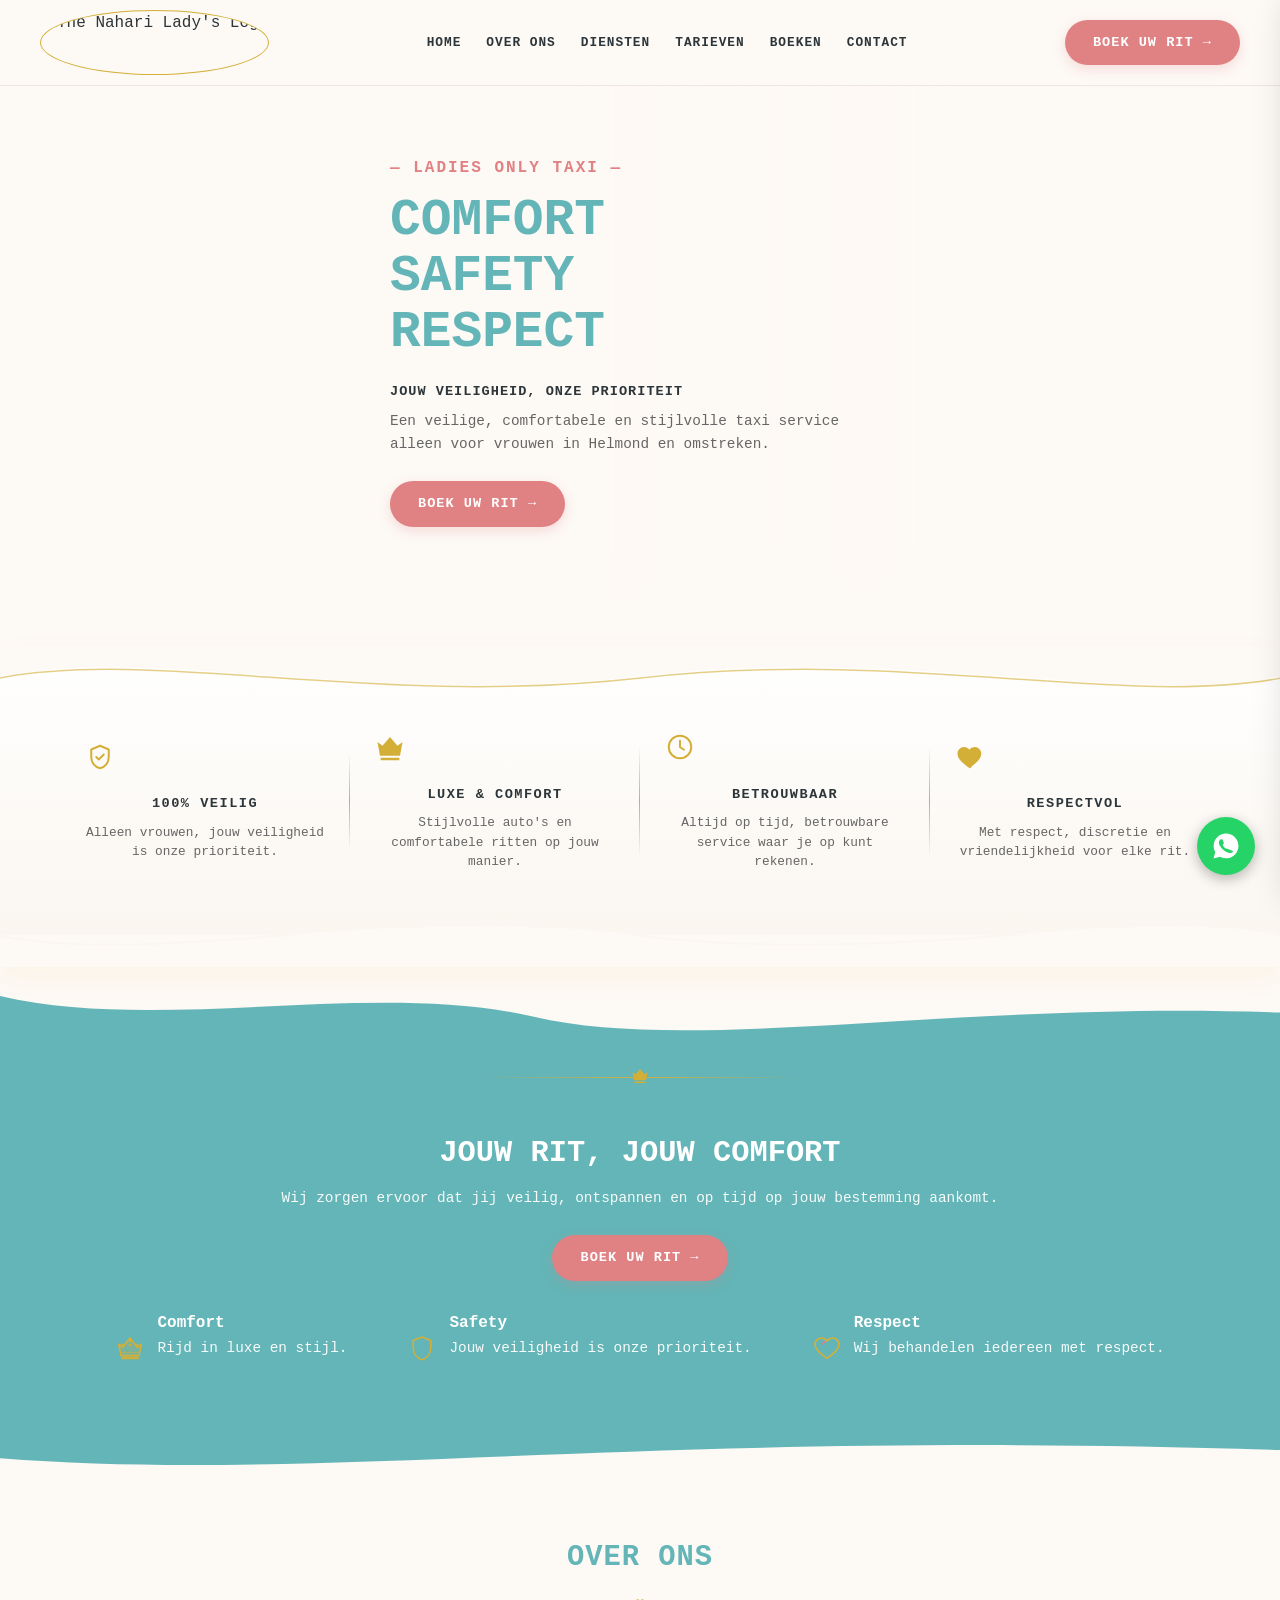
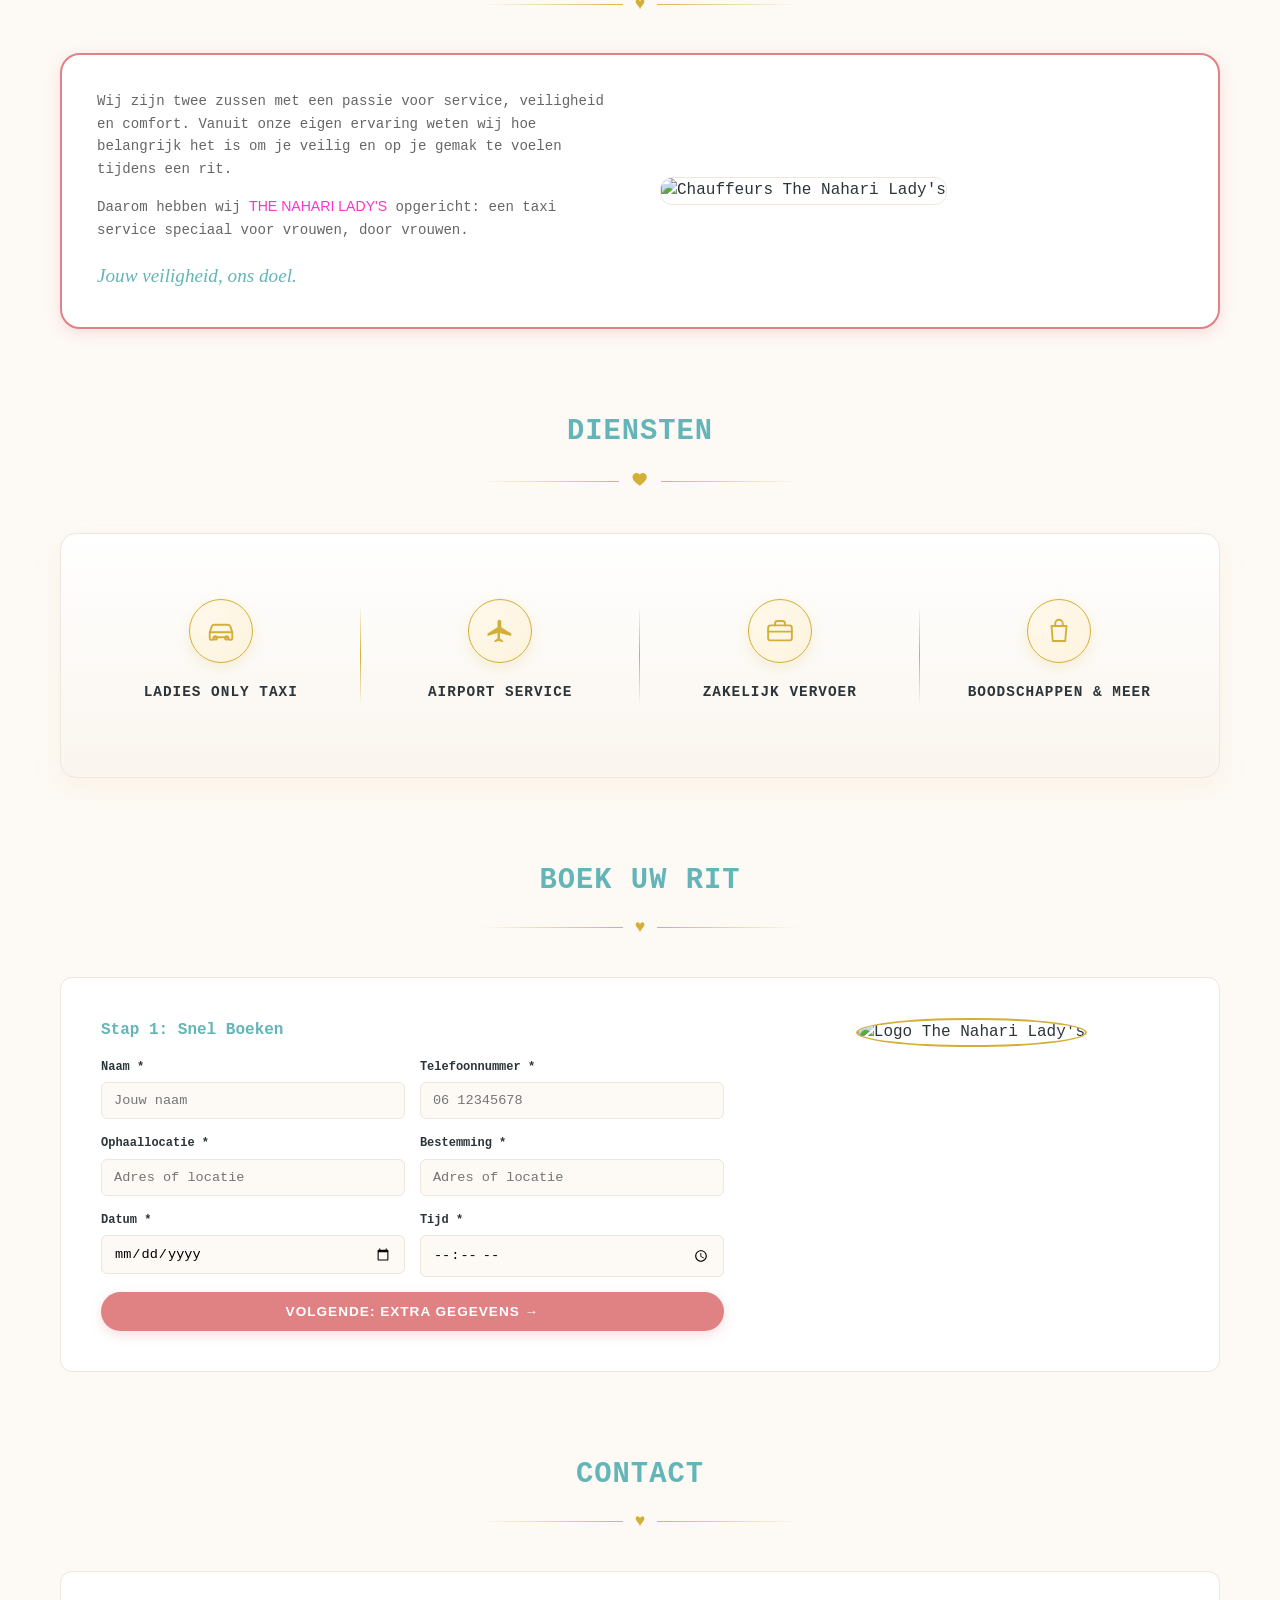
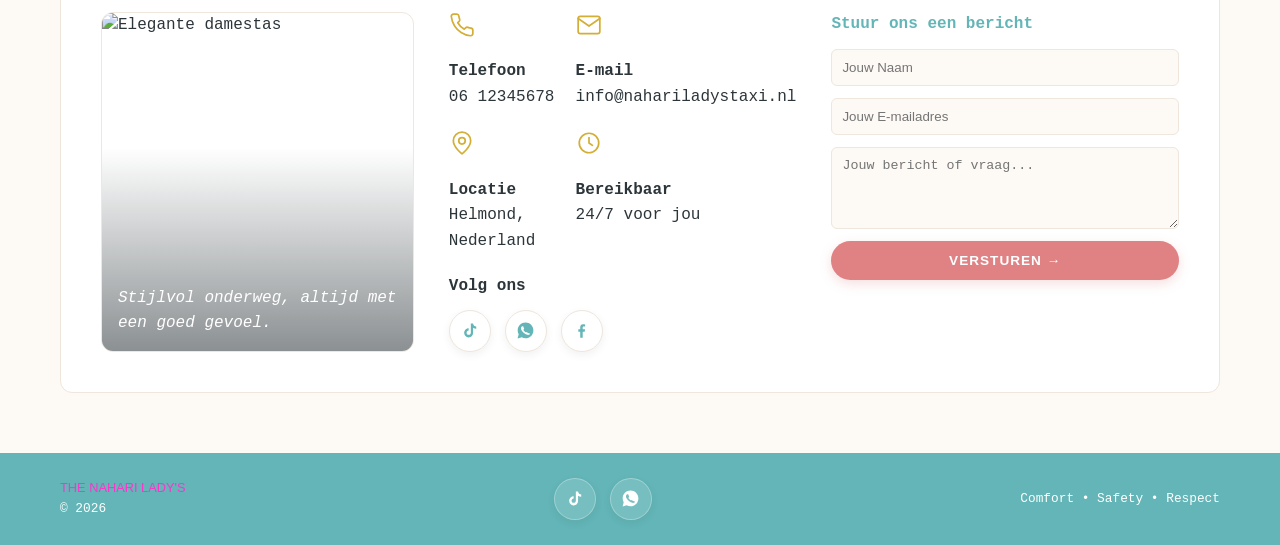
==== commit d52b6737: "Update print statement from 'Hello' to 'Goodbye'" ====
--- a/index.html
+++ b/index.html
@@ -36,6 +36,7 @@
   <link rel="preconnect" href="https://fonts.gstatic.com" crossorigin>
   <link href="https://fonts.googleapis.com/css2?family=Cinzel:wght@600;700&family=Montserrat:wght@300;400;500;600;700&family=Playfair+Display:ital,wght@0,600;0,700;1,400&display=swap" rel="stylesheet">
 
+  <link rel="stylesheet" href="css/style.css">
 </head>
 <body>
 
--- a/css/style.css
+++ b/css/style.css
@@ -0,0 +1,477 @@
+        :root {
+      --bg-cream: #FDF9F5;
+      --pink-main: #E08183;
+      --pink-hover: #D07072;
+      --turquoise-main: #63B5B7;
+      --turquoise-light: #EBF6F6;
+      --gold-accent: #D4AF37;
+      --text-dark: #2C3539;
+      --text-muted: #666666;
+      --border-color: #EFE6DD;
+      
+      --font-serif: 'Courier New', Courier, monospace;
+      --font-heading: 'Courier New', Courier, monospace;
+      --font-sans: 'Courier New', Courier, monospace;
+    }
+
+    * { box-sizing: border-box; margin: 0; padding: 0; }
+    html { scroll-behavior: smooth; }
+    body { font-family: var(--font-sans); background-color: var(--bg-cream); color: var(--text-dark); line-height: 1.6; overflow-x: hidden; }
+    a { text-decoration: none; color: inherit; }
+    .container { max-width: 1200px; margin: 0 auto; padding: 0 20px; }
+
+    /* PRELOADER */
+    #preloader {
+      position: fixed;
+      top: 0; left: 0; width: 100vw; height: 100vh;
+      background-color: var(--bg-cream);
+      display: flex; flex-direction: column; justify-content: center; align-items: center;
+      z-index: 9999;
+      transition: opacity 0.8s ease, visibility 0.8s ease;
+    }
+    .preloader-title {
+      font-family: var(--font-serif);
+      font-size: 2.2rem;
+      color: var(--turquoise-main);
+      letter-spacing: 3px;
+      margin-bottom: 10px;
+      animation: fadeInPulse 2s infinite ease-in-out;
+    }
+    .preloader-subtitle {
+      font-size: 0.8rem; letter-spacing: 2px; color: var(--gold-accent); text-transform: uppercase;
+    }
+    @keyframes fadeInPulse {
+      0%, 100% { opacity: 0.4; transform: scale(0.98); }
+      50% { opacity: 1; transform: scale(1.02); }
+    }
+
+    /* ANIMATIES BIJ SCROLLEN */
+    .fade-in-up {
+      opacity: 0;
+      transform: translateY(30px);
+      transition: opacity 0.8s ease-out, transform 0.8s ease-out;
+    }
+    .fade-in-up.visible {
+      opacity: 1;
+      transform: translateY(0);
+    }
+
+    /* BUTTONS */
+    .btn-pink {
+      background-color: var(--pink-main);
+      color: #FFF;
+      padding: 12px 28px;
+      border-radius: 30px;
+      font-size: 0.85rem;
+      font-weight: 600;
+      letter-spacing: 1px;
+      display: inline-flex;
+      align-items: center;
+      gap: 8px;
+      border: none;
+      cursor: pointer;
+      transition: all 0.3s ease;
+      text-transform: uppercase;
+      box-shadow: 0 4px 12px rgba(224, 129, 131, 0.25);
+    }
+    .btn-pink:hover { background-color: var(--pink-hover); transform: translateY(-2px); }
+
+    /* NAVBAR */
+    header {
+      background: rgba(253, 249, 245, 0.98);
+      position: sticky; top: 0; z-index: 1000;
+      border-bottom: 1px solid var(--border-color);
+    }
+    .nav-wrapper { display: flex; justify-content: space-between; align-items: center; padding: 10px 0; }
+    .logo-brand { display: flex; align-items: center; gap: 12px; }
+    .logo-img { height: 65px; width: auto; object-fit: contain; border-radius: 50%; border: 1px solid var(--gold-accent); }
+
+    .nav-links { display: flex; list-style: none; gap: 25px; }
+    .nav-links a { font-size: 0.8rem; font-weight: 600; letter-spacing: 1px; text-transform: uppercase; color: var(--text-dark); transition: color 0.3s; padding: 10px 0; }
+    .nav-links a:hover { color: var(--pink-main); }
+
+    /* MENU HOVER PREVIEW */
+    .hover-preview-box {
+      position: fixed; width: 140px; height: 90px; border-radius: 8px; overflow: hidden;
+      box-shadow: 0 8px 20px rgba(0,0,0,0.2); border: 2px solid var(--gold-accent);
+      pointer-events: none; opacity: 0; transform: scale(0.8); transition: opacity 0.25s ease, transform 0.25s ease;
+      z-index: 2000; background-size: cover; background-position: center;
+    }
+
+    /* HAMBURGER & MOBIEL MENU */
+    .hamburger-btn { display: none; flex-direction: column; justify-content: space-around; width: 30px; height: 24px; background: transparent; border: none; cursor: pointer; z-index: 1100; }
+    .hamburger-btn span { width: 100%; height: 3px; background-color: var(--text-dark); border-radius: 2px; transition: all 0.3s ease; }
+    .hamburger-btn.active span:nth-child(1) { transform: translateY(10.5px) rotate(45deg); }
+    .hamburger-btn.active span:nth-child(2) { opacity: 0; }
+    .hamburger-btn.active span:nth-child(3) { transform: translateY(-10.5px) rotate(-45deg); }
+
+    .mobile-nav-overlay {
+      position: fixed; top: 0; left: 0; width: 100vw; height: 100vh;
+      background: rgba(44, 53, 57, 0.55); backdrop-filter: blur(3px);
+      z-index: 1040; opacity: 0; visibility: hidden; transition: all 0.35s ease;
+    }
+    .mobile-nav-overlay.active { opacity: 1; visibility: visible; }
+
+    .mobile-sidebar {
+      position: fixed; top: 0; right: -320px; width: 300px; height: 100vh;
+      background: linear-gradient(160deg, var(--bg-cream) 0%, #FFF6EE 100%);
+      z-index: 1050; padding: 90px 30px 30px;
+      box-shadow: -10px 0 35px rgba(0,0,0,0.18);
+      transition: right 0.4s cubic-bezier(.25,.8,.25,1);
+      display: flex; flex-direction: column; justify-content: space-between;
+      border-left: 1px solid var(--gold-accent);
+    }
+    .mobile-sidebar.active { right: 0; }
+
+    .mobile-sidebar-preview {
+      position: absolute; top: 0; left: 0; width: 100%; height: 170px;
+      background-size: cover; background-position: center;
+      opacity: 0; transition: opacity 0.4s ease;
+      filter: saturate(1.05);
+    }
+    .mobile-sidebar-preview::after {
+      content: ''; position: absolute; inset: 0;
+      background: linear-gradient(180deg, rgba(44,53,57,0.15) 0%, var(--bg-cream) 100%);
+    }
+    .mobile-sidebar-preview.active { opacity: 1; }
+
+    .mobile-nav-links { list-style: none; display: flex; flex-direction: column; gap: 6px; position: relative; z-index: 2; }
+    .mobile-nav-links li {
+      opacity: 0; transform: translateX(30px);
+      transition: opacity 0.45s ease, transform 0.45s ease;
+    }
+    .mobile-sidebar.active .mobile-nav-links li { opacity: 1; transform: translateX(0); }
+    .mobile-sidebar.active .mobile-nav-links li:nth-child(1) { transition-delay: 0.08s; }
+    .mobile-sidebar.active .mobile-nav-links li:nth-child(2) { transition-delay: 0.14s; }
+    .mobile-sidebar.active .mobile-nav-links li:nth-child(3) { transition-delay: 0.20s; }
+    .mobile-sidebar.active .mobile-nav-links li:nth-child(4) { transition-delay: 0.26s; }
+    .mobile-sidebar.active .mobile-nav-links li:nth-child(5) { transition-delay: 0.32s; }
+    .mobile-sidebar.active .mobile-nav-links li:nth-child(6) { transition-delay: 0.38s; }
+
+    .mobile-nav-links a {
+      font-size: 1rem; font-weight: 600; text-transform: uppercase; letter-spacing: 1px;
+      display: flex; align-items: center; gap: 12px;
+      padding: 12px 10px; border-radius: 10px;
+      position: relative; overflow: hidden;
+      transition: background 0.3s ease, color 0.3s ease, padding-left 0.3s ease;
+    }
+    .mobile-nav-links a .m-icon {
+      font-size: 1rem; color: var(--gold-accent); transition: transform 0.3s ease;
+    }
+    .mobile-nav-links a:hover,
+    .mobile-nav-links a:focus {
+      background: rgba(224, 129, 131, 0.12);
+      color: var(--pink-main);
+      padding-left: 18px;
+    }
+    .mobile-nav-links a:hover .m-icon { transform: scale(1.2) rotate(-8deg); }
+    .mobile-nav-links a::before {
+      content: ''; position: absolute; left: 0; top: 0; height: 100%; width: 3px;
+      background: var(--pink-main); transform: scaleY(0); transition: transform 0.3s ease;
+    }
+    .mobile-nav-links a:hover::before { transform: scaleY(1); }
+
+    .mobile-sidebar-socials {
+      display: flex; gap: 14px; margin-top: 25px; position: relative; z-index: 2;
+    }
+
+    .hero {
+      position: relative;
+      overflow: hidden;
+      padding: 70px 0 110px;
+      background: linear-gradient(to right, #FDF9F5 45%, rgba(253,249,245,0.15) 75%), 
+                  url('https://images.unsplash.com/photo-1549317661-bd32c8ce0db2?auto=format&fit=crop&w=1600&q=80') center right/cover no-repeat;
+      min-height: 520px; display: flex; align-items: center;
+    }
+    .hero::after {
+      content: '';
+      position: absolute; left: 0; right: 0; bottom: 0; height: 160px;
+      background: linear-gradient(to bottom, rgba(253,249,245,0) 0%, var(--bg-cream) 92%);
+      pointer-events: none; z-index: 1;
+    }
+    .hero .container { position: relative; z-index: 2; }
+    .hero-wave-bottom {
+      position: absolute; left: 0; bottom: -1px; width: 100%;
+      overflow: hidden; line-height: 0; z-index: 2;
+    }
+    .hero-wave-bottom svg { position: relative; display: block; width: calc(100% + 1.3px); height: 60px; }
+    .hero-wave-bottom svg path { fill: var(--bg-cream); }
+    .hero-text { max-width: 500px; }
+    .hero-subtitle-top { font-size: 1rem; letter-spacing: 2px; color: var(--pink-main); font-weight: 700; text-transform: uppercase; margin-bottom: 10px; display: block; }
+    .hero h1 { font-family: var(--font-serif); font-size: 3.2rem; line-height: 1.1; color: var(--turquoise-main); margin-bottom: 20px; }
+    .hero-subtitle-bottom { font-weight: 700; font-size: 0.85rem; letter-spacing: 1px; margin-bottom: 8px; text-transform: uppercase; }
+    .hero p { font-size: 0.9rem; color: var(--text-muted); margin-bottom: 25px; }
+
+    /* GOUDEN SIERLIJN MET GOUD HARTJE */
+    .gold-line-divider {
+      position: relative; display: flex; align-items: center; justify-content: center;
+      margin: 15px auto 40px; width: 100%; max-width: 320px;
+    }
+    .gold-line-divider::before {
+      content: ''; position: absolute; width: 100%; height: 1px;
+      background: linear-gradient(to right, transparent, var(--gold-accent), transparent); z-index: 1;
+    }
+    .gold-heart-icon {
+      position: relative; z-index: 2; background-color: var(--bg-cream);
+      padding: 0 12px; color: var(--gold-accent); font-size: 1.1rem; line-height: 1;
+    }
+
+.gold-heart-icon svg { width: 18px; height: 18px; }
+
+/* SVG ICON HELPERS */
+.icon-gold svg, .icon-svg { width: 30px; height: 30px; display: block; }
+.luxury-feature-item .icon-gold { display: inline-flex; align-items: center; justify-content: center; width: 100%; }
+.service-card .icon svg { width: 34px; height: 34px; }
+.contact-item .icon svg { width: 26px; height: 26px; }
+.banner-pillar-item .pillar-icon { width: 30px; height: 30px; flex-shrink: 0; display: inline-flex; }
+.banner-pillar-item .pillar-icon svg { width: 100%; height: 100%; }
+
+    .luxury-features-section {
+      position: relative;
+      background: linear-gradient(180deg, #FFFFFF 0%, #FAF5EE 100%);
+      padding: 75px 0 85px;
+      margin: 10px 0 30px;
+      box-shadow: 0 10px 30px rgba(212, 175, 55, 0.08);
+    }
+    .luxury-wave-edge { position: absolute; left: 0; width: 100%; overflow: hidden; line-height: 0; z-index: 1; }
+    .luxury-wave-edge.top { top: -1px; }
+    .luxury-wave-edge.bottom { bottom: -1px; transform: scaleY(-1); }
+    .luxury-wave-edge svg { position: relative; display: block; width: calc(100% + 1.3px); height: 60px; }
+    .luxury-wave-edge svg path { fill: var(--bg-cream); }
+    .luxury-wave-edge.top svg path.gold-trim { fill: none; stroke: var(--gold-accent); stroke-width: 1.5; opacity: 0.6; }
+
+    .luxury-features-grid { display: grid; grid-template-columns: repeat(4, 1fr); align-items: center; position: relative; z-index: 2;}
+    .luxury-feature-item { padding: 10px 25px; text-align: center; position: relative; }
+    .luxury-feature-item:not(:last-child)::after {
+      content: ''; position: absolute; right: 0; top: 15%; height: 70%; width: 1px;
+      background: linear-gradient(to bottom, transparent, var(--gold-accent), transparent);
+    }
+    .luxury-feature-item .icon-gold { font-size: 1.8rem; margin-bottom: 12px; color: var(--gold-accent); display: inline-block; }
+    .luxury-feature-item h3 { font-size: 0.85rem; letter-spacing: 1.5px; margin-bottom: 8px; text-transform: uppercase; font-weight: 700; }
+    .luxury-feature-item p { font-size: 0.8rem; color: var(--text-muted); line-height: 1.5; }
+
+    /* TURQUOISE SECTIE */
+    .wave-container { position: relative; background-color: var(--turquoise-main); color: #FFF; }
+    .wave-top, .wave-bottom { width: 100%; overflow: hidden; line-height: 0; }
+    .wave-top svg, .wave-bottom svg { position: relative; display: block; width: calc(100% + 1.3px); height: 50px; }
+    .wave-top svg path, .wave-bottom svg path { fill: var(--bg-cream); }
+    .turquoise-content { padding: 20px 0 40px; text-align: center; position: relative; z-index: 2; }
+    .turquoise-content h2 { font-family: var(--font-serif); font-size: 1.9rem; margin-bottom: 10px; }
+    .turquoise-content p { font-size: 0.9rem; margin-bottom: 25px; opacity: 0.95; }
+    .banner-pillars { display: flex; justify-content: center; gap: 60px; margin-top: 30px; flex-wrap: wrap; }
+    .banner-pillar-item { display: flex; align-items: center; gap: 12px; text-align: left; }
+
+    .section-title { text-align: center; font-family: var(--font-serif); font-size: 1.8rem; color: var(--turquoise-main); letter-spacing: 1px; text-transform: uppercase; margin-top: 60px; }
+
+    /* OVER ONS, DIENSTEN, TARIEVEN */
+    .about-grid { display: grid; grid-template-columns: 1fr 1fr; gap: 40px; align-items: center; margin-bottom: 80px; 
+      border: 2px solid var(--pink-main); 
+      border-radius: 20px;
+      padding: 35px;
+      background: #FFF;
+      box-shadow: 0 4px 14px rgba(224, 129, 131, 0.22);}
+    .about-text p { font-size: 0.88rem; color: var(--text-muted); margin-bottom: 15px; }
+    .about-quote { font-family: 'Playfair Display', serif; font-style: italic; color: var(--turquoise-main); font-size: 1.2rem; margin-top: 20px; }
+    .about-image img { width: 100%; border-radius: 12px; border: 1px solid var(--border-color); }
+
+    .services-panel {
+      position: relative;
+      background: linear-gradient(180deg, #FFFFFF 0%, #FAF5EE 100%);
+      border: 1px solid var(--border-color);
+      border-radius: 16px;
+      padding: 55px 20px;
+      margin-bottom: 80px;
+      box-shadow: 0 10px 30px rgba(212, 175, 55, 0.08);
+    }
+    .services-panel-grid { display: grid; grid-template-columns: repeat(4, 1fr); }
+    .service-item { padding: 10px 25px; text-align: center; position: relative; }
+    .service-item:not(:last-child)::after {
+      content: ''; position: absolute; right: 0; top: 12%; height: 76%; width: 1px;
+      background: linear-gradient(to bottom, transparent, var(--gold-accent), transparent);
+    }
+    .service-icon-badge {
+      width: 64px; height: 64px; margin: 0 auto 18px; border-radius: 50%;
+      display: flex; align-items: center; justify-content: center;
+      border: 1.5px solid var(--gold-accent);
+      background: radial-gradient(circle at 30% 30%, #FFF8EA, #FDF3DD);
+      color: var(--gold-accent);
+      box-shadow: 0 4px 14px rgba(212, 175, 55, 0.18);
+      transition: transform 0.3s ease, box-shadow 0.3s ease;
+    }
+    .service-item:hover .service-icon-badge { transform: translateY(-4px) scale(1.05); box-shadow: 0 8px 20px rgba(212, 175, 55, 0.28); }
+    .service-icon-badge svg { width: 30px; height: 30px; }
+    .service-item h3 { font-size: 0.9rem; letter-spacing: 1px; text-transform: uppercase; font-weight: 700; margin-bottom: 8px; }
+    .service-item p { font-size: 0.8rem; color: var(--text-muted); line-height: 1.5; }
+
+    .rates-section { margin-bottom: 80px; }
+    .rates-table-wrapper { background: #FFF; border: 1px solid var(--border-color); border-radius: 8px; padding: 20px; max-width: 700px; margin: 0 auto; }
+    table { width: 100%; border-collapse: collapse; font-size: 0.85rem; }
+    th, td { padding: 12px; text-align: left; border-bottom: 1px solid var(--bg-cream); }
+    th { font-size: 0.75rem; text-transform: uppercase; letter-spacing: 1px; }
+
+    /* BOEK UW RIT (STAP 1 & STAP 2) */
+    .booking-section { margin-bottom: 80px; }
+    .booking-container { background: #FFF; border: 1px solid var(--border-color); border-radius: 12px; padding: 40px; display: grid; grid-template-columns: 1.2fr 0.8fr; gap: 40px; align-items: start; }
+    .form-grid { display: grid; grid-template-columns: 1fr 1fr; gap: 15px; }
+    .form-group { display: flex; flex-direction: column; gap: 5px; }
+    .form-group.full-width { grid-column: span 2; }
+    .form-group label { font-size: 0.75rem; font-weight: 600; }
+    .form-group input, .form-group select, .form-group textarea { padding: 10px 12px; border: 1px solid var(--border-color); border-radius: 6px; background: var(--bg-cream); font-size: 0.85rem; font-family: inherit; }
+
+    .price-estimate-box {
+      background: var(--turquoise-light); border: 1px solid var(--turquoise-main);
+      border-radius: 8px; padding: 15px; margin-top: 15px; text-align: center;
+    }
+    .price-estimate-box h4 { font-size: 0.8rem; text-transform: uppercase; color: var(--turquoise-main); margin-bottom: 5px; }
+    .price-amount { font-size: 1.4rem; font-weight: 700; color: var(--text-dark); }
+    .discount-tag { font-size: 0.75rem; color: var(--pink-main); font-weight: 600; display: none; margin-top: 4px; }
+
+    #step2 { display: none; }
+
+    /* CONTACT FORMULIER */
+    .contact-container { display: grid; grid-template-columns: 0.9fr 1fr 1fr; gap: 35px; margin-bottom: 60px; background: #FFF; border-radius: 12px; padding: 40px; border: 1px solid var(--border-color); }
+    .contact-grid { display: grid; grid-template-columns: 1fr 1fr; gap: 20px; align-content: start; }
+    .contact-item .icon { font-size: 1.5rem; color: var(--gold-accent); margin-bottom: 8px; }
+
+    /* CONTACT AFBEELDING (DAMESTAS) */
+    .contact-image-wrap {
+      position: relative; border-radius: 12px; overflow: hidden;
+      min-height: 220px; border: 1px solid var(--border-color);
+    }
+    .contact-image-wrap img {
+      width: 100%; height: 100%; object-fit: cover; display: block;
+      transition: transform 0.6s ease;
+    }
+    .contact-image-wrap:hover img { transform: scale(1.06); }
+    .contact-image-wrap::after {
+      content: ''; position: absolute; inset: 0;
+      background: linear-gradient(180deg, rgba(224,129,131,0) 40%, rgba(44,53,57,0.55) 100%);
+    }
+    .contact-image-caption {
+      position: absolute; bottom: 14px; left: 16px; right: 16px; z-index: 2;
+      color: #FFF; font-family: var(--font-serif); font-style: italic; font-size: 1rem;
+    }
+
+    /* SOCIAL ICONS */
+    .social-icons { display: flex; gap: 14px; }
+    .social-icons a {
+      width: 42px; height: 42px; border-radius: 50%;
+      display: flex; align-items: center; justify-content: center;
+      background: #FFF; border: 1px solid var(--border-color);
+      color: var(--turquoise-main); font-size: 1.1rem;
+      position: relative; overflow: hidden;
+      transition: transform 0.35s cubic-bezier(.34,1.56,.64,1), box-shadow 0.35s ease, color 0.35s ease;
+      box-shadow: 0 3px 10px rgba(0,0,0,0.06);
+    }
+    .social-icons a svg { width: 19px; height: 19px; position: relative; z-index: 2; transition: transform 0.35s ease; }
+    .social-icons a::before {
+      content: ''; position: absolute; inset: 0; border-radius: 50%;
+      transform: scale(0); transition: transform 0.35s ease; z-index: 1;
+    }
+    .social-icons a.icon-tiktok::before { background: #000000; }
+    .social-icons a.icon-whatsapp::before { background: #25D366; }
+    .social-icons a.icon-facebook::before { background: #1877F2; }
+    .social-icons a:hover { transform: translateY(-5px) scale(1.08); color: #FFF; box-shadow: 0 8px 18px rgba(0,0,0,0.15); }
+    .social-icons a:hover::before { transform: scale(1); }
+    .social-icons a:hover svg { transform: scale(1.1) rotate(-6deg); }
+    .social-icons a:active { transform: translateY(-2px) scale(0.96); }
+
+    @keyframes pulseRing {
+      0% { box-shadow: 0 0 0 0 rgba(224, 129, 131, 0.35); }
+      100% { box-shadow: 0 0 0 12px rgba(224, 129, 131, 0); }
+    }
+    .social-icons a.icon-whatsapp { animation: pulseRing 2.5s infinite; }
+
+    footer { background-color: var(--turquoise-main); color: #FFF; padding: 25px 0; }
+    .footer-wrapper { display: flex; justify-content: space-between; align-items: center; font-size: 0.8rem; flex-wrap: wrap; gap: 15px; }
+    footer .social-icons a { background: rgba(255,255,255,0.12); border-color: rgba(255,255,255,0.3); color: #FFF; }
+    footer .social-icons a:hover { color: #FFF; }
+
+.mobile-sidebar-socials a {
+  border-color: var(--gold-accent);
+  color: var(--gold-accent);
+}
+
+    @media (max-width: 950px) {
+      .contact-container { grid-template-columns: 1fr 1fr; }
+      .contact-image-wrap { grid-column: span 2; min-height: 180px; }
+    }
+
+    @media (max-width: 850px) {
+      .nav-links, .nav-btn-desktop { display: none; }
+      .hamburger-btn { display: flex; }
+      .luxury-features-grid { grid-template-columns: repeat(2, 1fr); gap: 20px; }
+      .luxury-feature-item:nth-child(2)::after { display: none; }
+      .services-panel-grid { grid-template-columns: repeat(2, 1fr); row-gap: 30px; }
+      .service-item:nth-child(2)::after { display: none; }
+    }
+
+    @media (max-width: 600px) {
+      .about-grid, .booking-container { grid-template-columns: 1fr; }
+      .hero { background-position: center; text-align: center; }
+      .hero-text { margin: 0 auto; }
+      .form-grid { grid-template-columns: 1fr; }
+      .form-group.full-width { grid-column: span 1; }
+      .luxury-features-grid { grid-template-columns: 1fr; }
+      .luxury-feature-item::after { display: none !important; }
+      .services-panel-grid { grid-template-columns: 1fr; row-gap: 30px; }
+      .service-item::after { display: none !important; }
+      .contact-container { grid-template-columns: 1fr; }
+      .contact-image-wrap { grid-column: span 1; }
+      .luxury-features-section { padding: 55px 0 65px; }
+      .services-panel { padding: 40px 20px; }
+    }
+.brand-name {
+  font-family: 'Agency FB', sans-serif;
+  color: rgb(255, 51, 204);
+}
+.service-item p {
+  position: absolute;
+  left: 50%;
+  bottom: 100%;
+  transform: translateX(-50%) translateY(10px) scale(0.95);
+  width: 210px;
+  background: #FFF;
+  border: 1px solid var(--gold-accent);
+  border-radius: 10px;
+  padding: 10px 14px;
+  box-shadow: 0 8px 20px rgba(0,0,0,0.15);
+  opacity: 0;
+  visibility: hidden;
+  pointer-events: none;
+  transition: opacity 0.25s ease, transform 0.25s ease;
+  z-index: 20;
+}
+.service-item p::after {
+  content: '';
+  position: absolute;
+  top: 100%;
+  left: 50%;
+  transform: translateX(-50%);
+  border-width: 8px;
+  border-style: solid;
+  border-color: #FFF transparent transparent transparent;
+}
+.service-item:hover p,
+.service-item:focus-within p {
+  opacity: 1;
+  visibility: visible;
+  transform: translateX(-50%) translateY(0) scale(1);
+  pointer-events: auto;
+}
+.whatsapp-float {
+  position: fixed;
+  bottom: 25px;
+  right: 25px;
+  width: 58px;
+  height: 58px;
+  background-color: #25D366;
+  border-radius: 50%;
+  display: flex;
+  align-items: center;
+  justify-content: center;
+  box-shadow: 0 4px 14px rgba(0,0,0,0.28);
+  z-index: 1500;
+  animation: pulseRing 2.5s infinite;
+}
+.whatsapp-float svg { width: 30px; height: 30px; color: #FFF; }
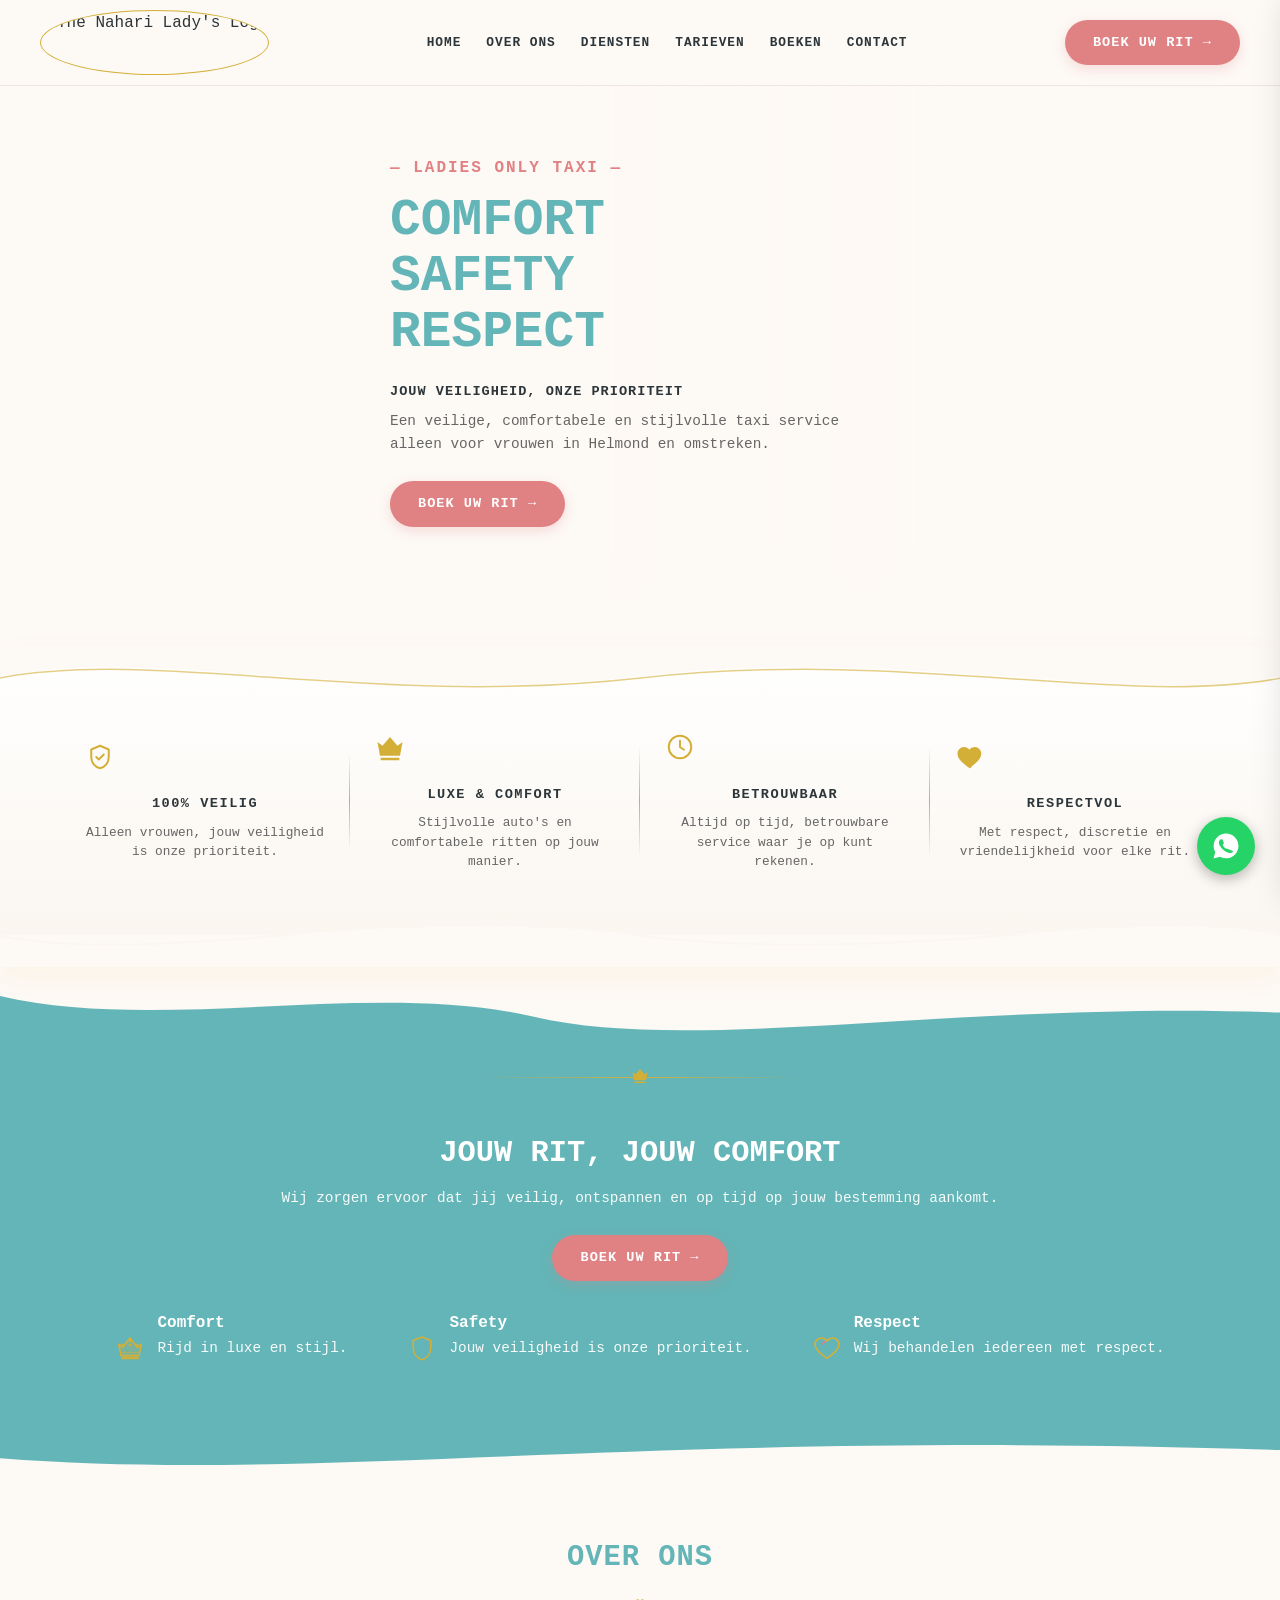
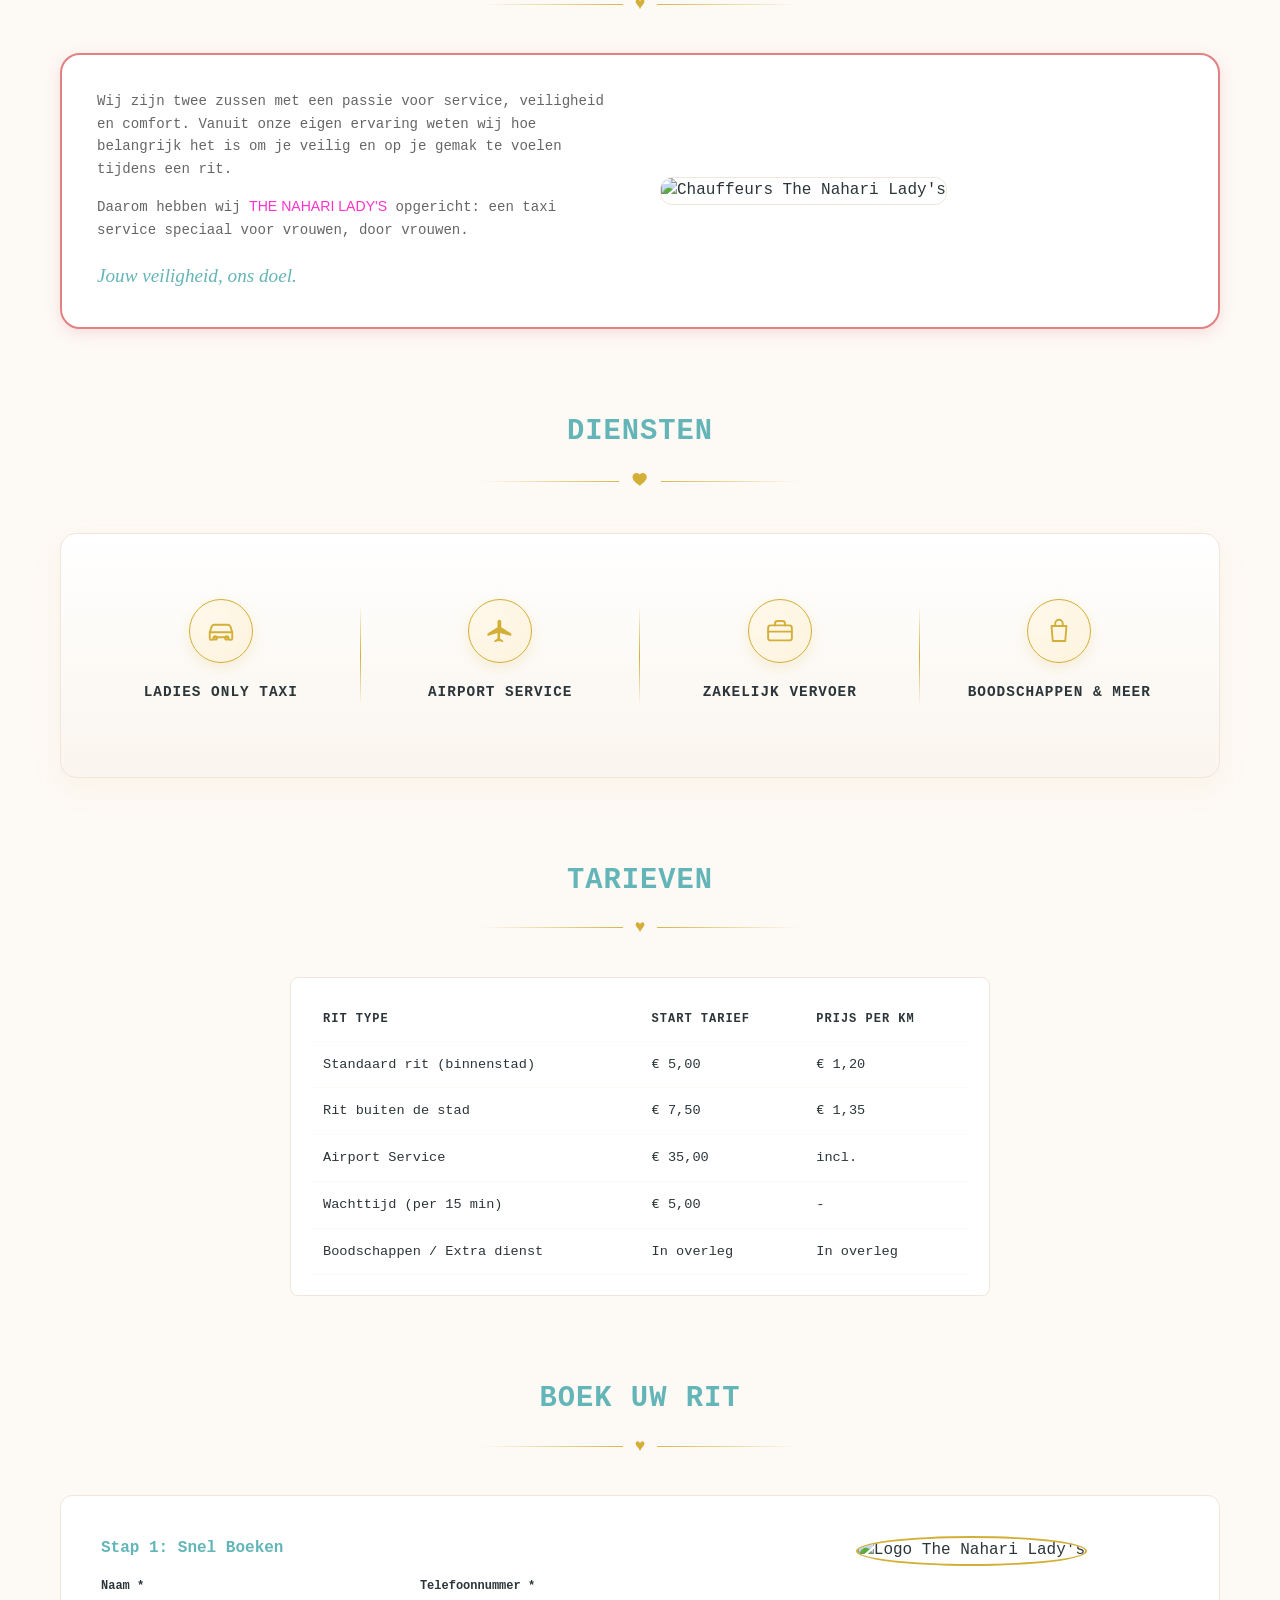
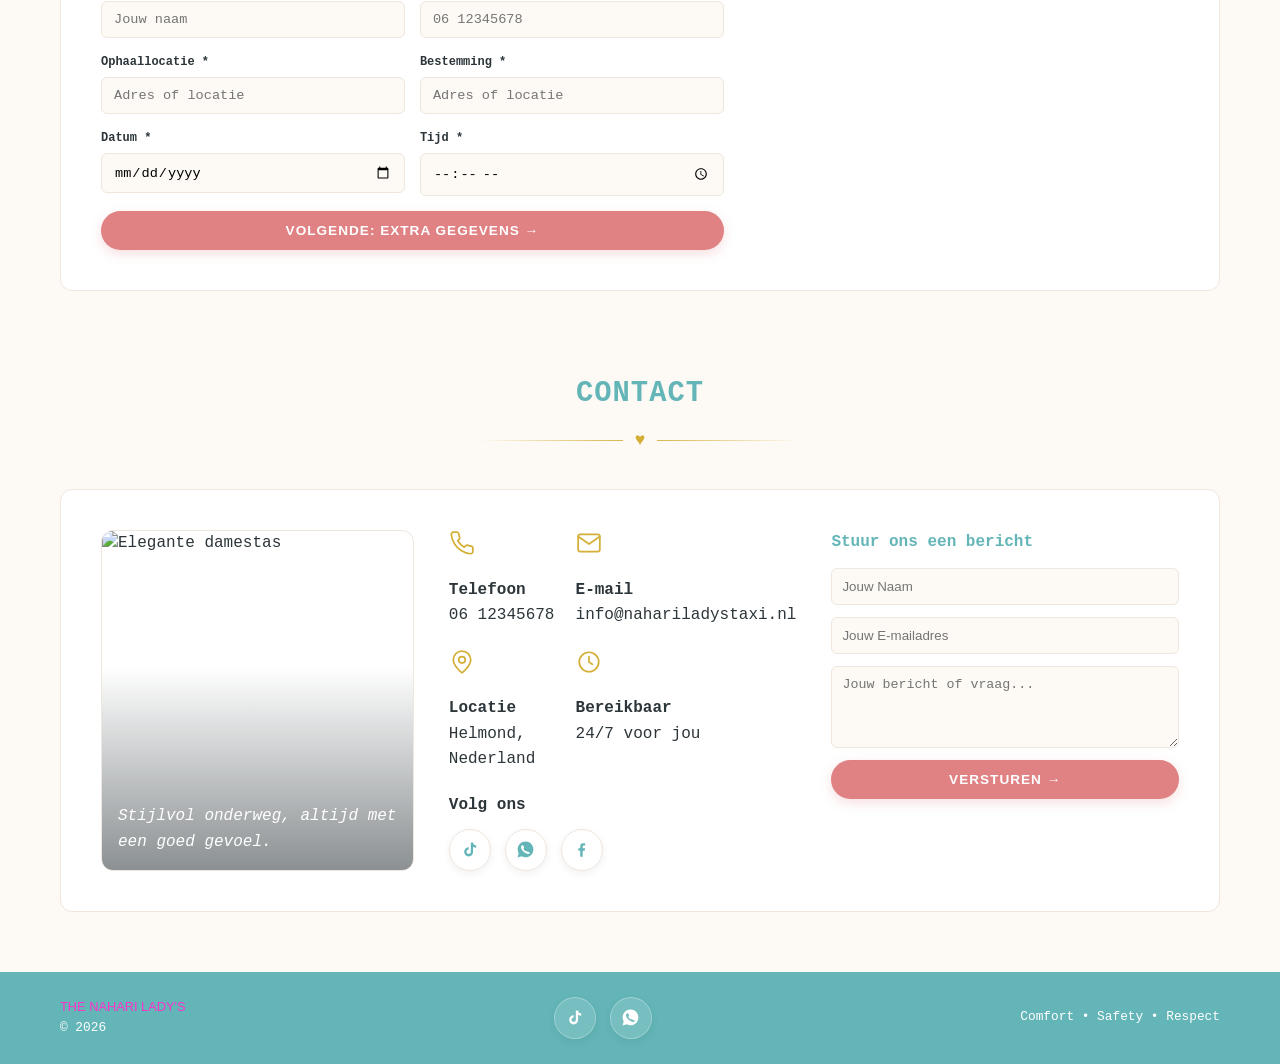
==== commit 5248a458: "Update index.html" ====
--- a/index.html
+++ b/index.html
@@ -249,7 +249,7 @@
   </section>
 
   <!-- TARIEVEN -->
-  <!--<section class="container rates-section fade-in-up" id="tarieven">
+  <section class="container rates-section fade-in-up" id="tarieven">
     <h2 class="section-title">Tarieven</h2>
     <div class="gold-line-divider">
       <span class="gold-heart-icon">♥</span>
@@ -273,7 +273,7 @@
         </tbody>
       </table>
     </div>
-  </section>-->
+  </section>
 
   <!-- BOEK UW RIT -->
   <section class="container booking-section fade-in-up" id="boeken">
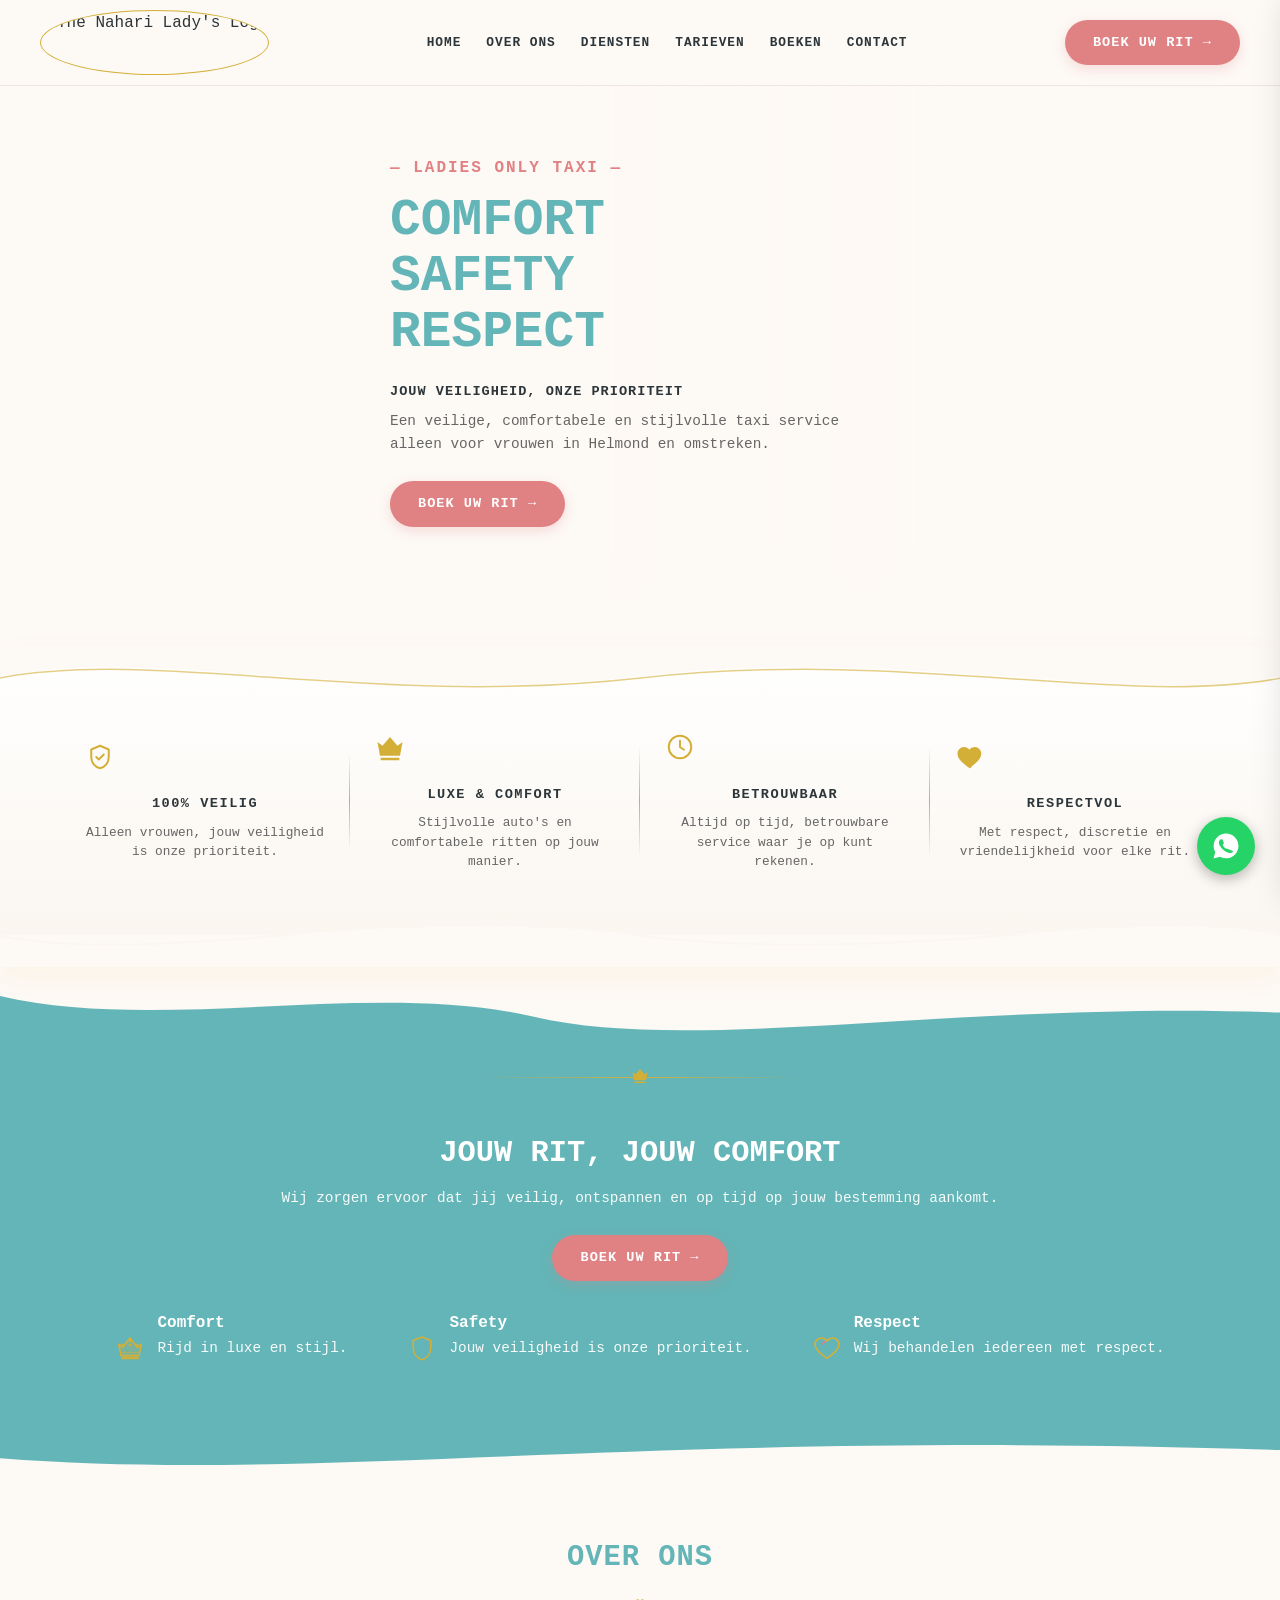
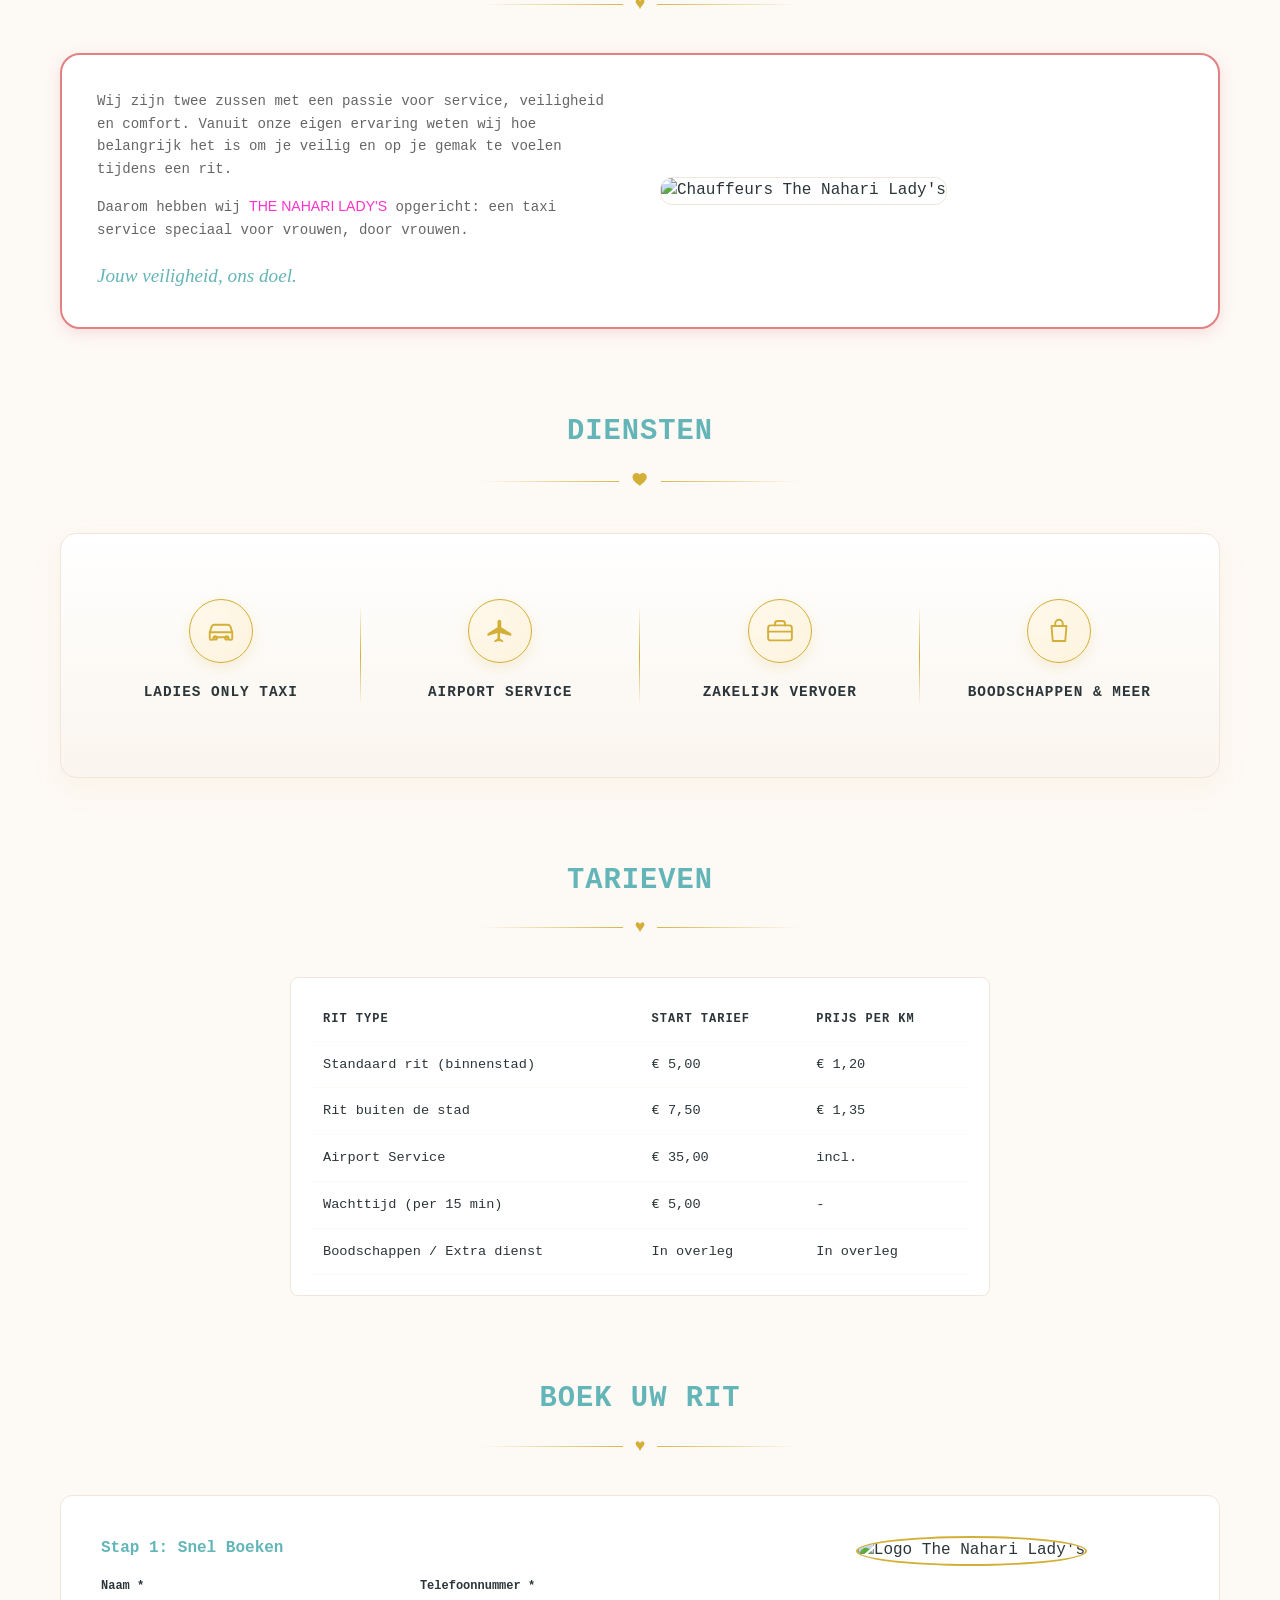
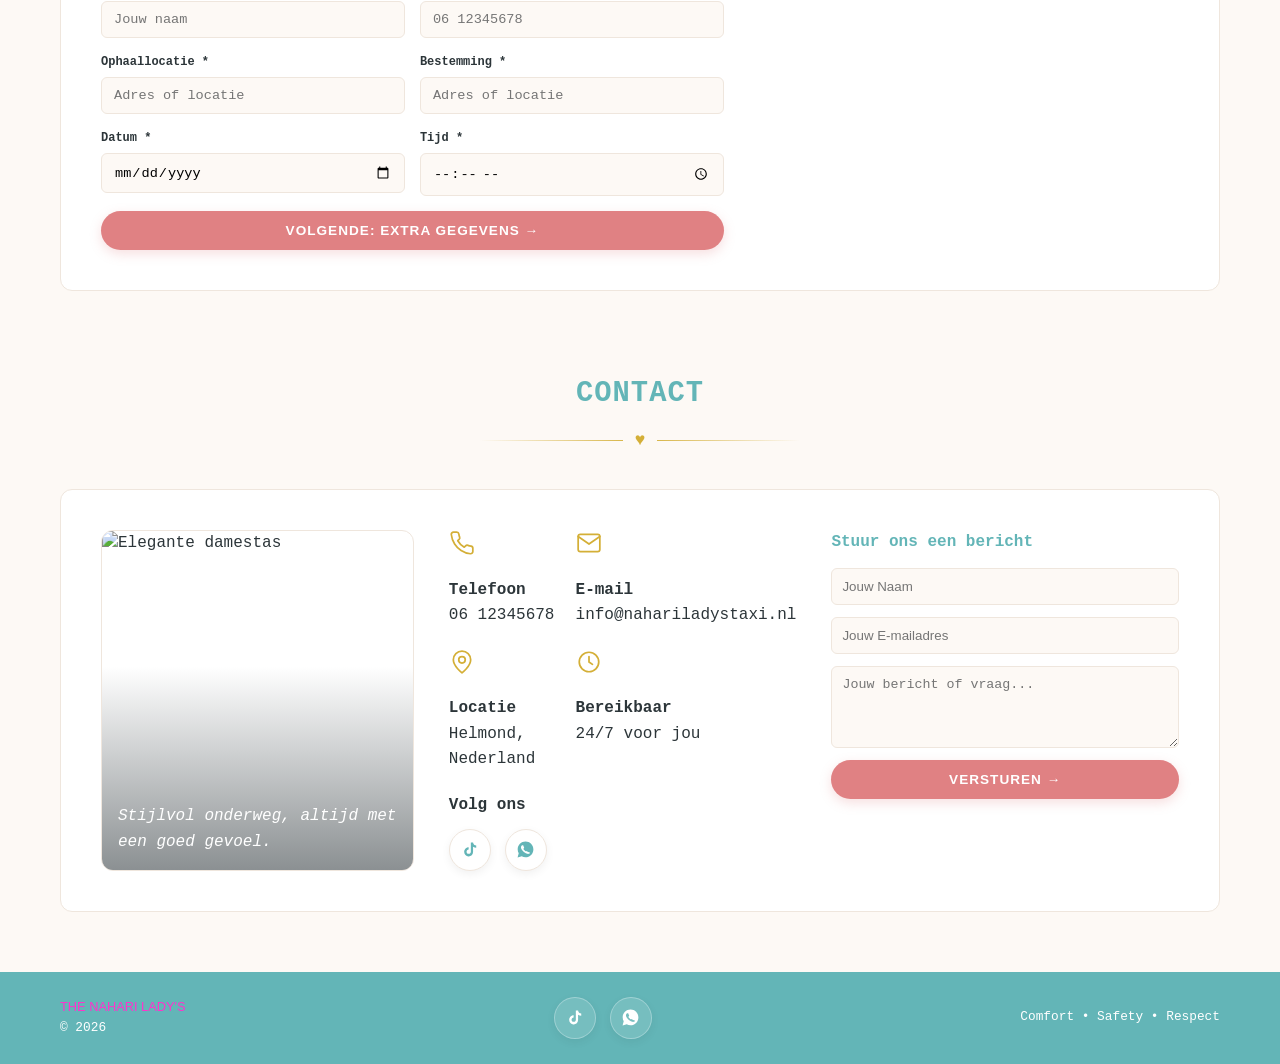
==== commit bdd4440c: "Update print statement from 'Hello' to 'Goodbye'" ====
--- a/index.html
+++ b/index.html
@@ -54,18 +54,17 @@
   <div class="mobile-sidebar" id="mobileSidebar">
     <div class="mobile-sidebar-preview" id="mobilePreview"></div>
     <ul class="mobile-nav-links">
-      <li><a href="#home" data-img="https://images.unsplash.com/photo-1549317661-bd32c8ce0db2?auto=format&fit=crop&w=500&q=80" onclick="toggleMenu()"><span class="m-icon">⌂</span>Home</a></li>
-      <li><a href="#over-ons" data-img="https://images.unsplash.com/photo-1573496359142-b8d87734a5a2?auto=format&fit=crop&w=500&q=80" onclick="toggleMenu()"><span class="m-icon">♥</span>Over Ons</a></li>
-      <li><a href="#diensten" data-img="https://images.unsplash.com/photo-1449965408869-eaa3f722e40d?auto=format&fit=crop&w=500&q=80" onclick="toggleMenu()"><span class="m-icon">✦</span>Diensten</a></li>
-      <li><a href="#tarieven" data-img="https://images.unsplash.com/photo-1554224155-8d04cb21cd6c?auto=format&fit=crop&w=500&q=80" onclick="toggleMenu()"><span class="m-icon">€</span>Tarieven</a></li>
-      <li><a href="#boeken" data-img="nnl.jpg" onclick="toggleMenu()"><span class="m-icon">🚗</span>Boeken</a></li>
-      <li><a href="#contact" data-img="https://images.unsplash.com/photo-1423666639041-f56000c27a9a?auto=format&fit=crop&w=500&q=80" onclick="toggleMenu()"><span class="m-icon">✉</span>Contact</a></li>
+      <li><a href="index.html" data-img="https://images.unsplash.com/photo-1549317661-bd32c8ce0db2?auto=format&fit=crop&w=500&q=80" onclick="toggleMenu()"><span class="m-icon">⌂</span>Home</a></li>
+      <li><a href="over-ons.html" data-img="https://images.unsplash.com/photo-1573496359142-b8d87734a5a2?auto=format&fit=crop&w=500&q=80" onclick="toggleMenu()"><span class="m-icon">♥</span>Over Ons</a></li>
+      <li><a href="diensten.html" data-img="https://images.unsplash.com/photo-1449965408869-eaa3f722e40d?auto=format&fit=crop&w=500&q=80" onclick="toggleMenu()"><span class="m-icon">✦</span>Diensten</a></li>
+      <li><a href="tarieven.html" data-img="https://images.unsplash.com/photo-1554224155-8d04cb21cd6c?auto=format&fit=crop&w=500&q=80" onclick="toggleMenu()"><span class="m-icon">€</span>Tarieven</a></li>
+      <li><a href="boeken.html" data-img="nnl.jpg" onclick="toggleMenu()"><span class="m-icon">🚗</span>Boeken</a></li>
+      <li><a href="contact.html" data-img="https://images.unsplash.com/photo-1423666639041-f56000c27a9a?auto=format&fit=crop&w=500&q=80" onclick="toggleMenu()"><span class="m-icon">✉</span>Contact</a></li>
     </ul>
     <div>
       <div class="mobile-sidebar-socials social-icons">
         <a href="https://www.tiktok.com" target="_blank" rel="noopener" class="icon-tiktok" aria-label="TikTok"><svg viewBox="0 0 24 24" fill="currentColor"><path d="M16.5 3c.4 2.1 1.8 3.7 4 4.1v2.7c-1.4 0-2.8-.4-4-1.2v6.6c0 3.3-2.7 5.8-5.9 5.6-2.9-.2-5.2-2.6-5.3-5.5-.1-3.2 2.4-5.9 5.6-6v2.8c-1.5.1-2.7 1.4-2.6 2.9.1 1.5 1.4 2.6 2.9 2.5 1.4-.1 2.5-1.3 2.5-2.7V3h2.8z"/></svg></a>
         <a href="https://wa.me/31612345678" target="_blank" rel="noopener" class="icon-whatsapp" aria-label="WhatsApp"><svg viewBox="0 0 24 24" fill="currentColor"><path d="M12.04 2C6.58 2 2.13 6.45 2.13 11.91c0 1.79.47 3.45 1.29 4.9L2 22l5.25-1.38a9.9 9.9 0 0 0 4.79 1.22h.01c5.46 0 9.91-4.45 9.91-9.91C21.96 6.45 17.5 2 12.04 2zm5.8 14.16c-.24.68-1.4 1.3-1.93 1.35-.5.05-1.13.07-1.82-.12-.42-.12-.96-.3-1.65-.6-2.9-1.25-4.8-4.15-4.94-4.34-.14-.19-1.18-1.57-1.18-3 0-1.43.75-2.13 1.02-2.42.27-.29.58-.36.78-.36.19 0 .39 0 .56.01.18.01.42-.07.66.5.24.58.83 2 .9 2.15.07.15.12.32.02.51-.1.19-.15.31-.29.48-.15.17-.3.38-.43.51-.14.14-.29.29-.13.57.17.28.75 1.24 1.6 2 .12.11.34.29.44.42.29.25.6.5.94.29.15-.1.14-.11.26-.16z"/></svg></a>
-        <a href="https://facebook.com" target="_blank" rel="noopener" class="icon-facebook" aria-label="Facebook"><svg viewBox="0 0 24 24" fill="currentColor"><path d="M13.5 21v-7.5h2.5l.5-3h-3V8.5c0-.87.24-1.46 1.5-1.46h1.6V4.34C15.8 4.24 14.9 4.13 13.9 4.13c-2.1 0-3.5 1.28-3.5 3.63V10.5H8v3h2.4V21h3.1z"/></svg></a>
       </div>
       <a href="#boeken" class="btn-pink" onclick="toggleMenu()" style="justify-content: center; margin-top: 20px; width: 100%;">Boek uw rit &rarr;</a>
     </div>
@@ -80,12 +79,12 @@
 
       <nav aria-label="Hoofdnavigatie">
         <ul class="nav-links">
-          <li><a href="#home" data-img="https://images.unsplash.com/photo-1549317661-bd32c8ce0db2?auto=format&fit=crop&w=300&q=80">Home</a></li>
-          <li><a href="#over-ons" data-img="https://images.unsplash.com/photo-1573496359142-b8d87734a5a2?auto=format&fit=crop&w=300&q=80">Over Ons</a></li>
-          <li><a href="#diensten" data-img="https://images.unsplash.com/photo-1449965408869-eaa3f722e40d?auto=format&fit=crop&w=300&q=80">Diensten</a></li>
-          <li><a href="#tarieven" data-img="https://images.unsplash.com/photo-1554224155-8d04cb21cd6c?auto=format&fit=crop&w=300&q=80">Tarieven</a></li>
-          <li><a href="#boeken" data-img="nnl.jpg">Boeken</a></li>
-          <li><a href="#contact" data-img="https://images.unsplash.com/photo-1423666639041-f56000c27a9a?auto=format&fit=crop&w=300&q=80">Contact</a></li>
+          <li><a href="index.html" data-img="https://images.unsplash.com/photo-1549317661-bd32c8ce0db2?auto=format&fit=crop&w=300&q=80">Home</a></li>
+          <li><a href="over-ons.html" data-img="https://images.unsplash.com/photo-1573496359142-b8d87734a5a2?auto=format&fit=crop&w=300&q=80">Over Ons</a></li>
+          <li><a href="diensten.html" data-img="https://images.unsplash.com/photo-1449965408869-eaa3f722e40d?auto=format&fit=crop&w=300&q=80">Diensten</a></li>
+          <li><a href="tarieven.html" data-img="https://images.unsplash.com/photo-1554224155-8d04cb21cd6c?auto=format&fit=crop&w=300&q=80">Tarieven</a></li>
+          <li><a href="boeken.html" data-img="nnl.jpg">Boeken</a></li>
+          <li><a href="contact.html" data-img="https://images.unsplash.com/photo-1423666639041-f56000c27a9a?auto=format&fit=crop&w=300&q=80">Contact</a></li>
         </ul>
       </nav>
 
@@ -415,7 +414,6 @@
           <div class="social-icons">
             <a href="https://www.tiktok.com" target="_blank" rel="noopener" class="icon-tiktok" aria-label="TikTok"><svg viewBox="0 0 24 24" fill="currentColor"><path d="M16.5 3c.4 2.1 1.8 3.7 4 4.1v2.7c-1.4 0-2.8-.4-4-1.2v6.6c0 3.3-2.7 5.8-5.9 5.6-2.9-.2-5.2-2.6-5.3-5.5-.1-3.2 2.4-5.9 5.6-6v2.8c-1.5.1-2.7 1.4-2.6 2.9.1 1.5 1.4 2.6 2.9 2.5 1.4-.1 2.5-1.3 2.5-2.7V3h2.8z"/></svg></a>
             <a href="https://wa.me/31612345678" target="_blank" rel="noopener" class="icon-whatsapp" aria-label="WhatsApp"><svg viewBox="0 0 24 24" fill="currentColor"><path d="M12.04 2C6.58 2 2.13 6.45 2.13 11.91c0 1.79.47 3.45 1.29 4.9L2 22l5.25-1.38a9.9 9.9 0 0 0 4.79 1.22h.01c5.46 0 9.91-4.45 9.91-9.91C21.96 6.45 17.5 2 12.04 2zm5.8 14.16c-.24.68-1.4 1.3-1.93 1.35-.5.05-1.13.07-1.82-.12-.42-.12-.96-.3-1.65-.6-2.9-1.25-4.8-4.15-4.94-4.34-.14-.19-1.18-1.57-1.18-3 0-1.43.75-2.13 1.02-2.42.27-.29.58-.36.78-.36.19 0 .39 0 .56.01.18.01.42-.07.66.5.24.58.83 2 .9 2.15.07.15.12.32.02.51-.1.19-.15.31-.29.48-.15.17-.3.38-.43.51-.14.14-.29.29-.13.57.17.28.75 1.24 1.6 2 .12.11.34.29.44.42.29.25.6.5.94.29.15-.1.14-.11.26-.16z"/></svg></a>
-            <a href="https://facebook.com" target="_blank" rel="noopener" class="icon-facebook" aria-label="Facebook"><svg viewBox="0 0 24 24" fill="currentColor"><path d="M13.5 21v-7.5h2.5l.5-3h-3V8.5c0-.87.24-1.46 1.5-1.46h1.6V4.34C15.8 4.24 14.9 4.13 13.9 4.13c-2.1 0-3.5 1.28-3.5 3.63V10.5H8v3h2.4V21h3.1z"/></svg></a>
           </div>
         </div>
       </div>
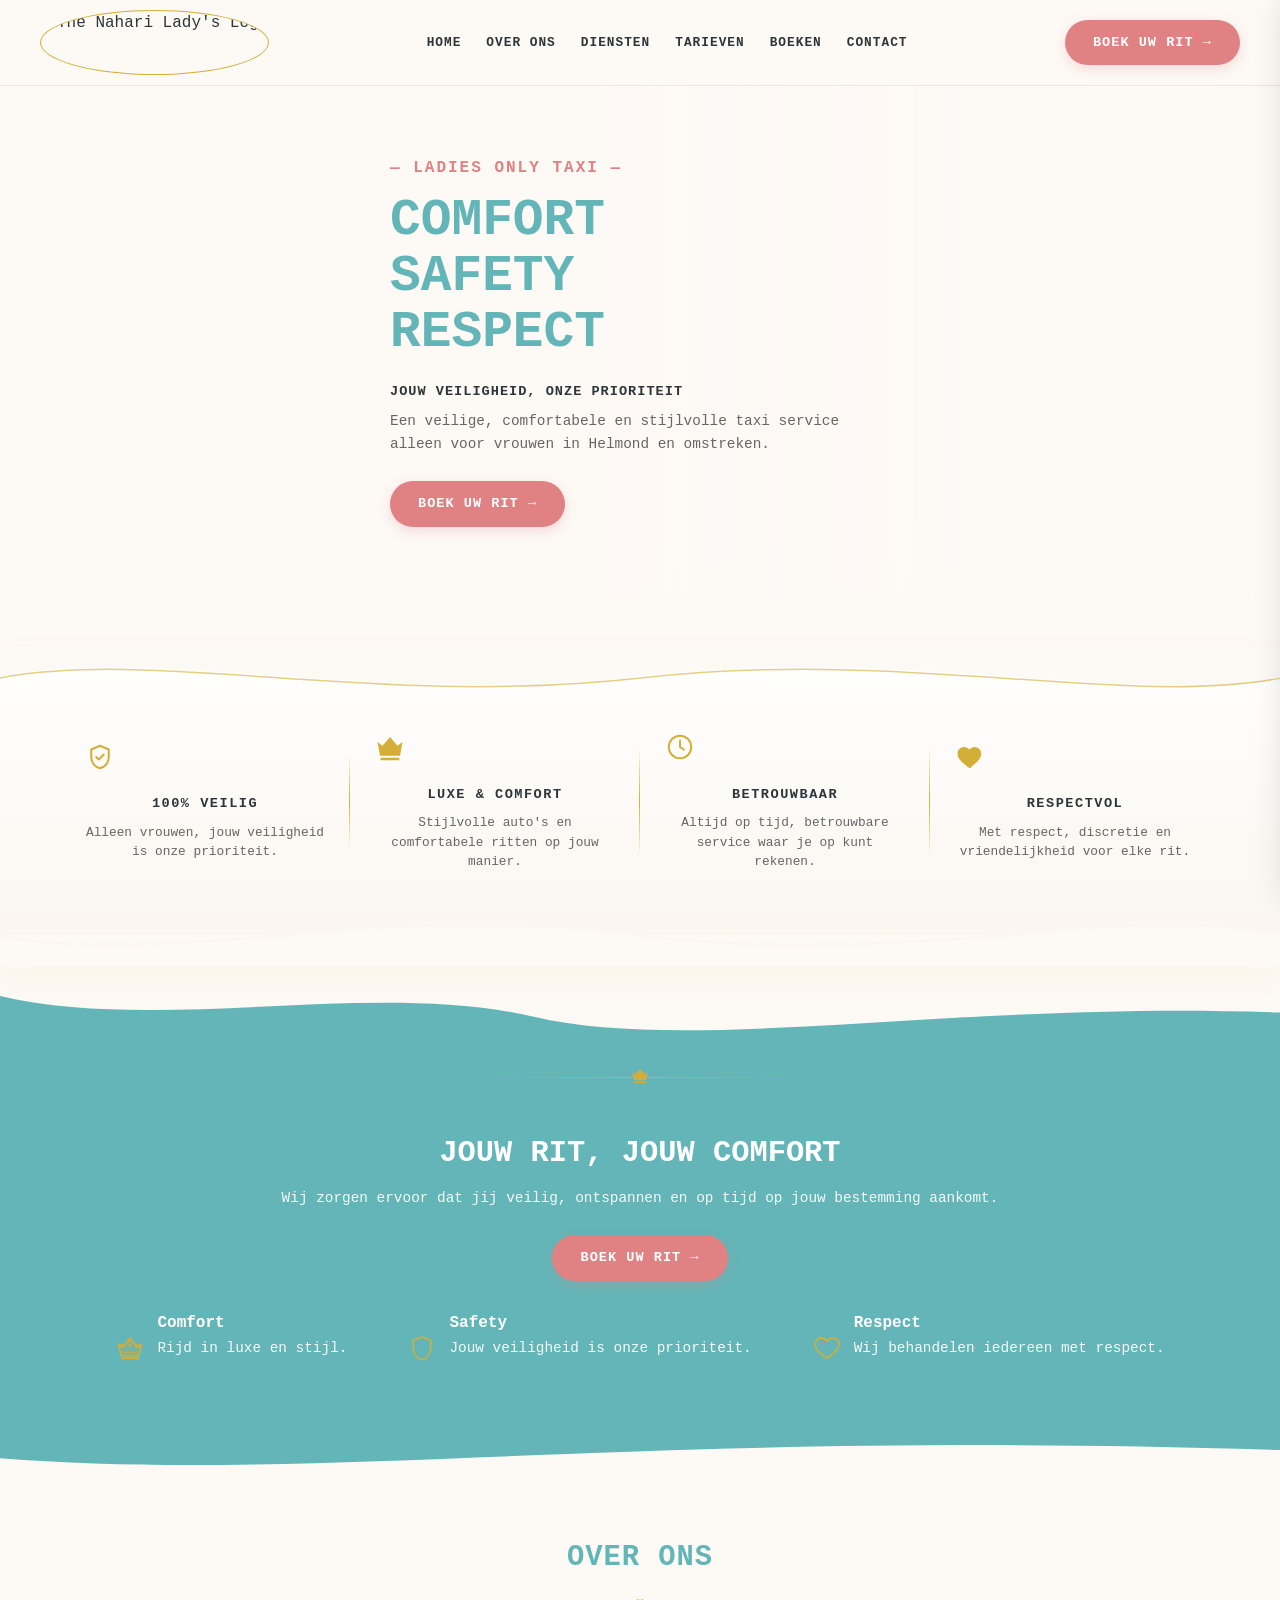
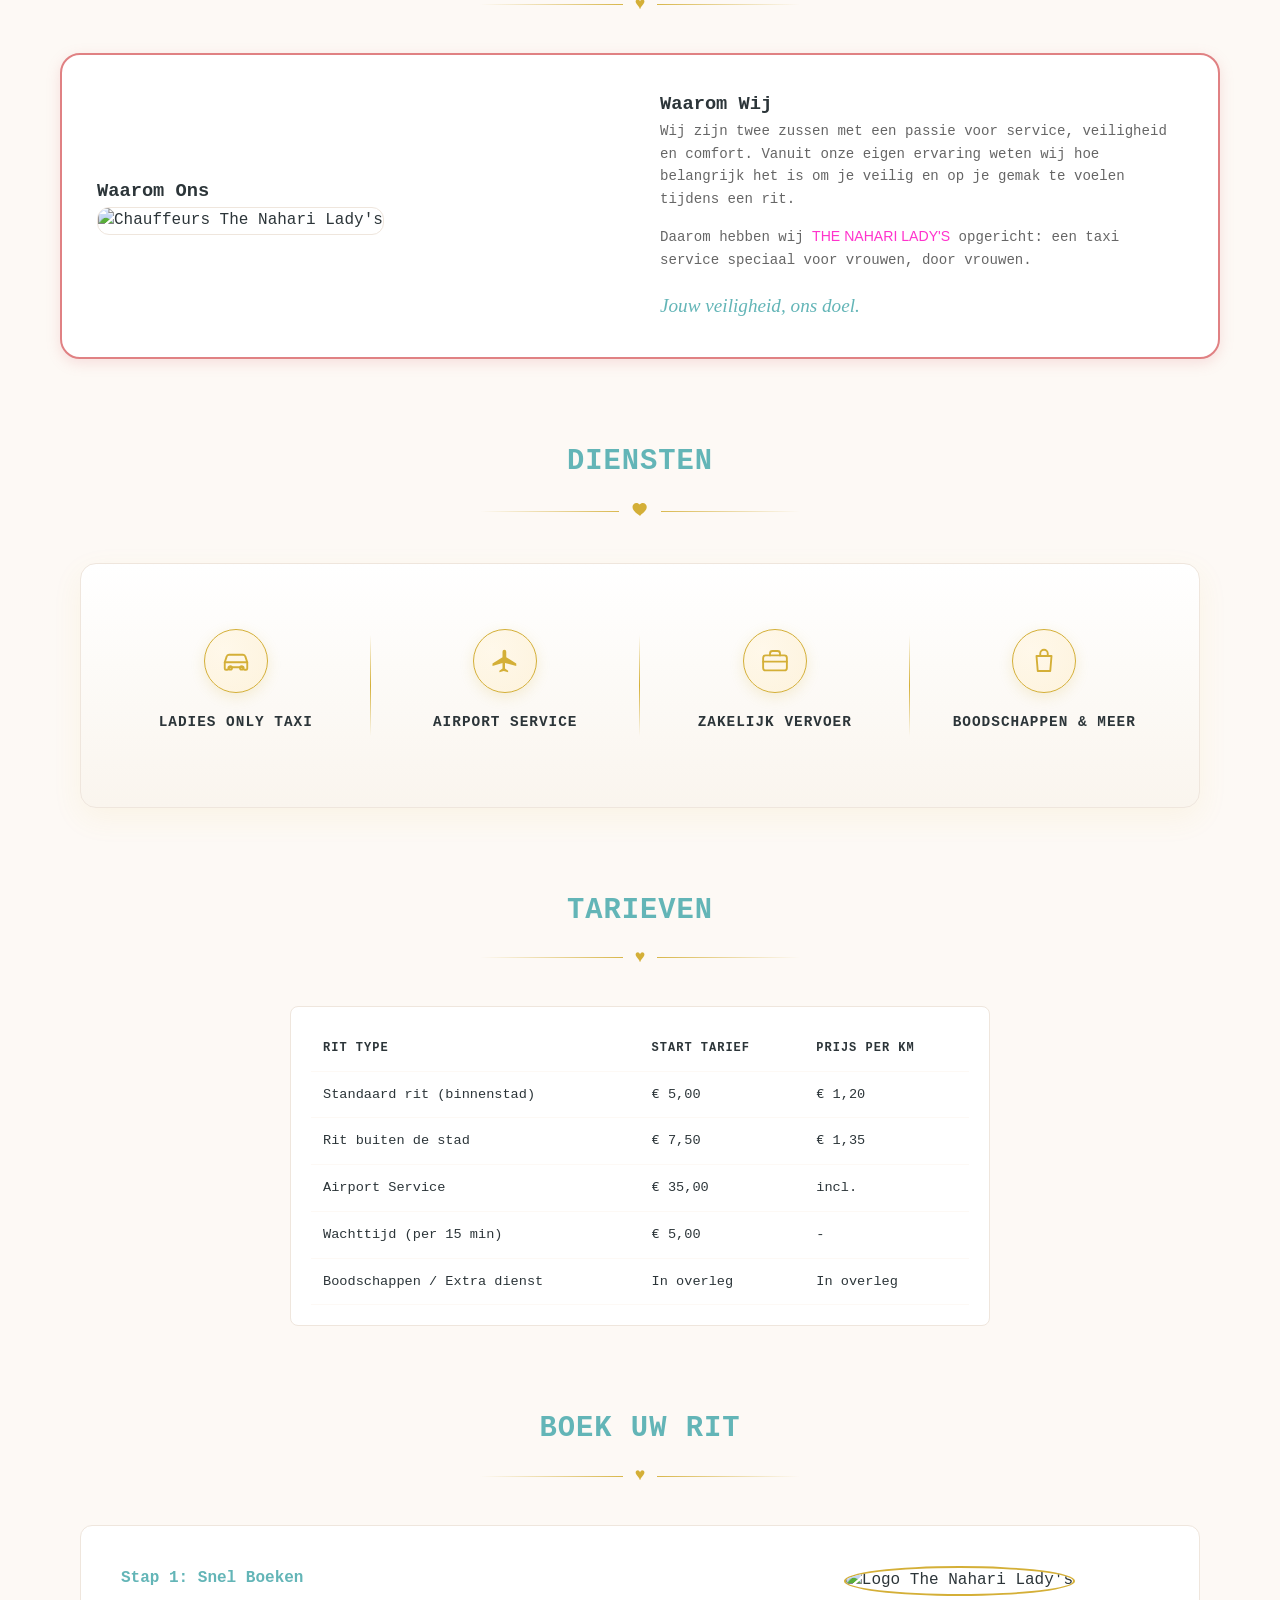
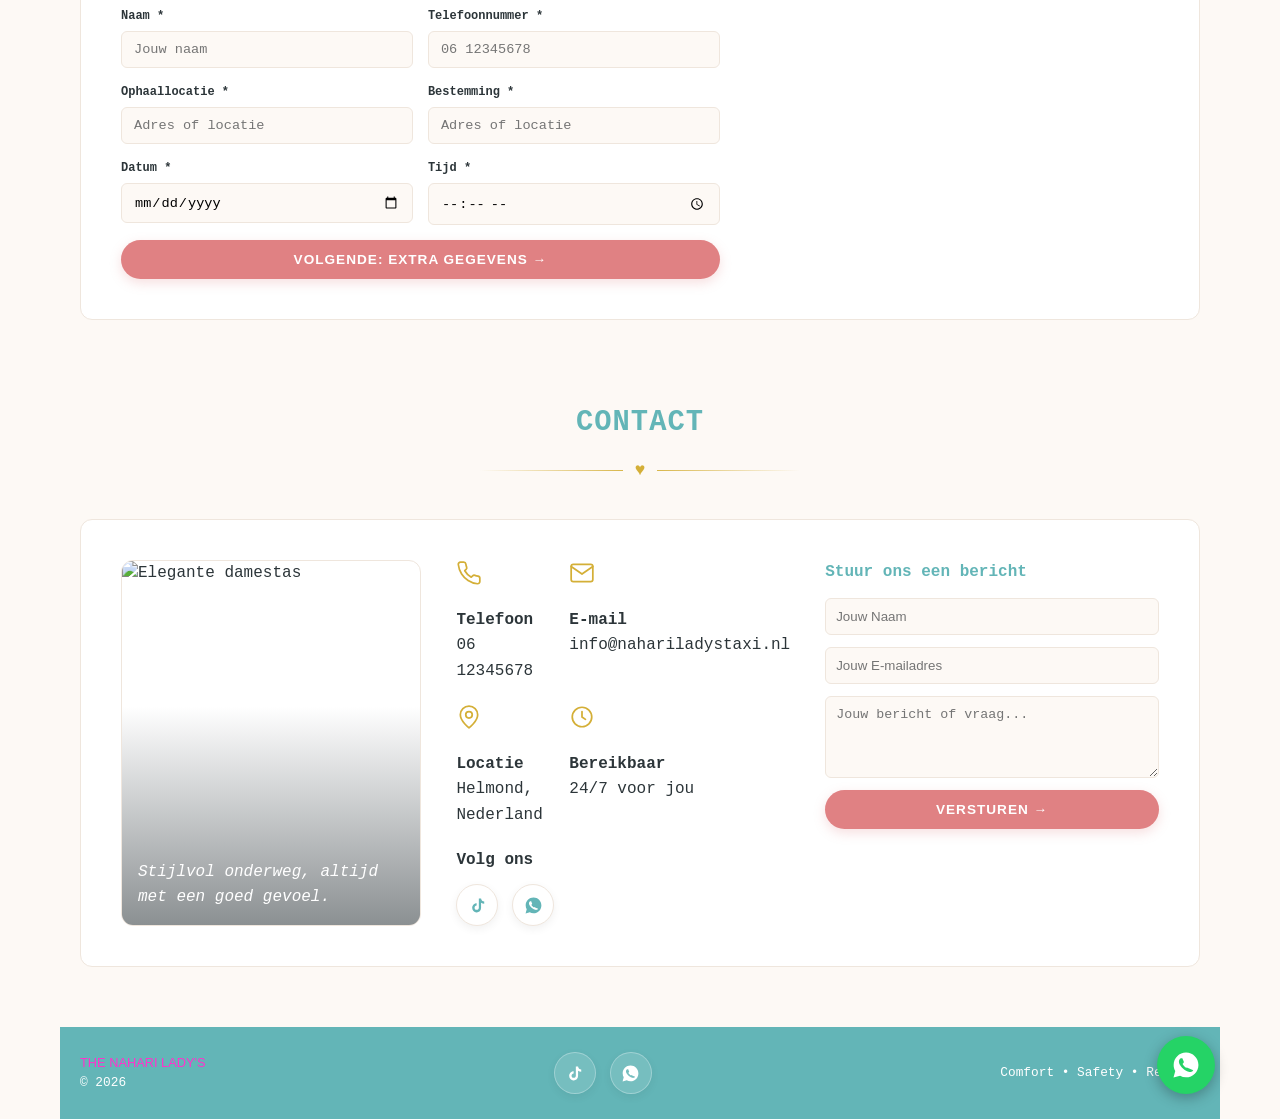
==== commit 8c16963a: "Update index.html" ====
--- a/index.html
+++ b/index.html
@@ -202,17 +202,20 @@
       <span class="gold-heart-icon">♥</span>
     </div>
     
-    <div class="about-grid">
-      <div class="about-text">
-        <p>Wij zijn twee zussen met een passie voor service, veiligheid en comfort. Vanuit onze eigen ervaring weten wij hoe belangrijk het is om je veilig en op je gemak te voelen tijdens een rit.</p>
-        <p>Daarom hebben wij <span class="brand-name">THE NAHARI LADY'S</span> opgericht: een taxi service speciaal voor vrouwen, door vrouwen.</p>
-        <div class="about-quote">Jouw veiligheid, ons doel.</div>
-      </div>
-      <div class="about-image">
-        <img src="https://images.unsplash.com/photo-1573496359142-b8d87734a5a2?auto=format&fit=crop&w=800&q=80" alt="Chauffeurs The Nahari Lady's" loading="lazy">
-      </div>
-    </div>
-  </section>
+<div class="about-grid">
+  <div class="about-image-col">
+    <h3 class="about-col-title">Waarom Ons</h3>
+    <div class="about-image">
+      <img src="https://images.unsplash.com/photo-1573496359142-b8d87734a5a2?auto=format&fit=crop&w=800&q=80" alt="Chauffeurs The Nahari Lady's" loading="lazy">
+    </div>
+  </div>
+  <div class="about-text">
+    <h3 class="about-col-title">Waarom Wij</h3>
+    <p>Wij zijn twee zussen met een passie voor service, veiligheid en comfort. Vanuit onze eigen ervaring weten wij hoe belangrijk het is om je veilig en op je gemak te voelen tijdens een rit.</p>
+    <p>Daarom hebben wij <span class="brand-name">THE NAHARI LADY'S</span> opgericht: een taxi service speciaal voor vrouwen, door vrouwen.</p>
+    <div class="about-quote">Jouw veiligheid, ons doel.</div>
+  </div>
+</div>
 
   <!-- DIENSTEN -->
   <section class="container fade-in-up" id="diensten">
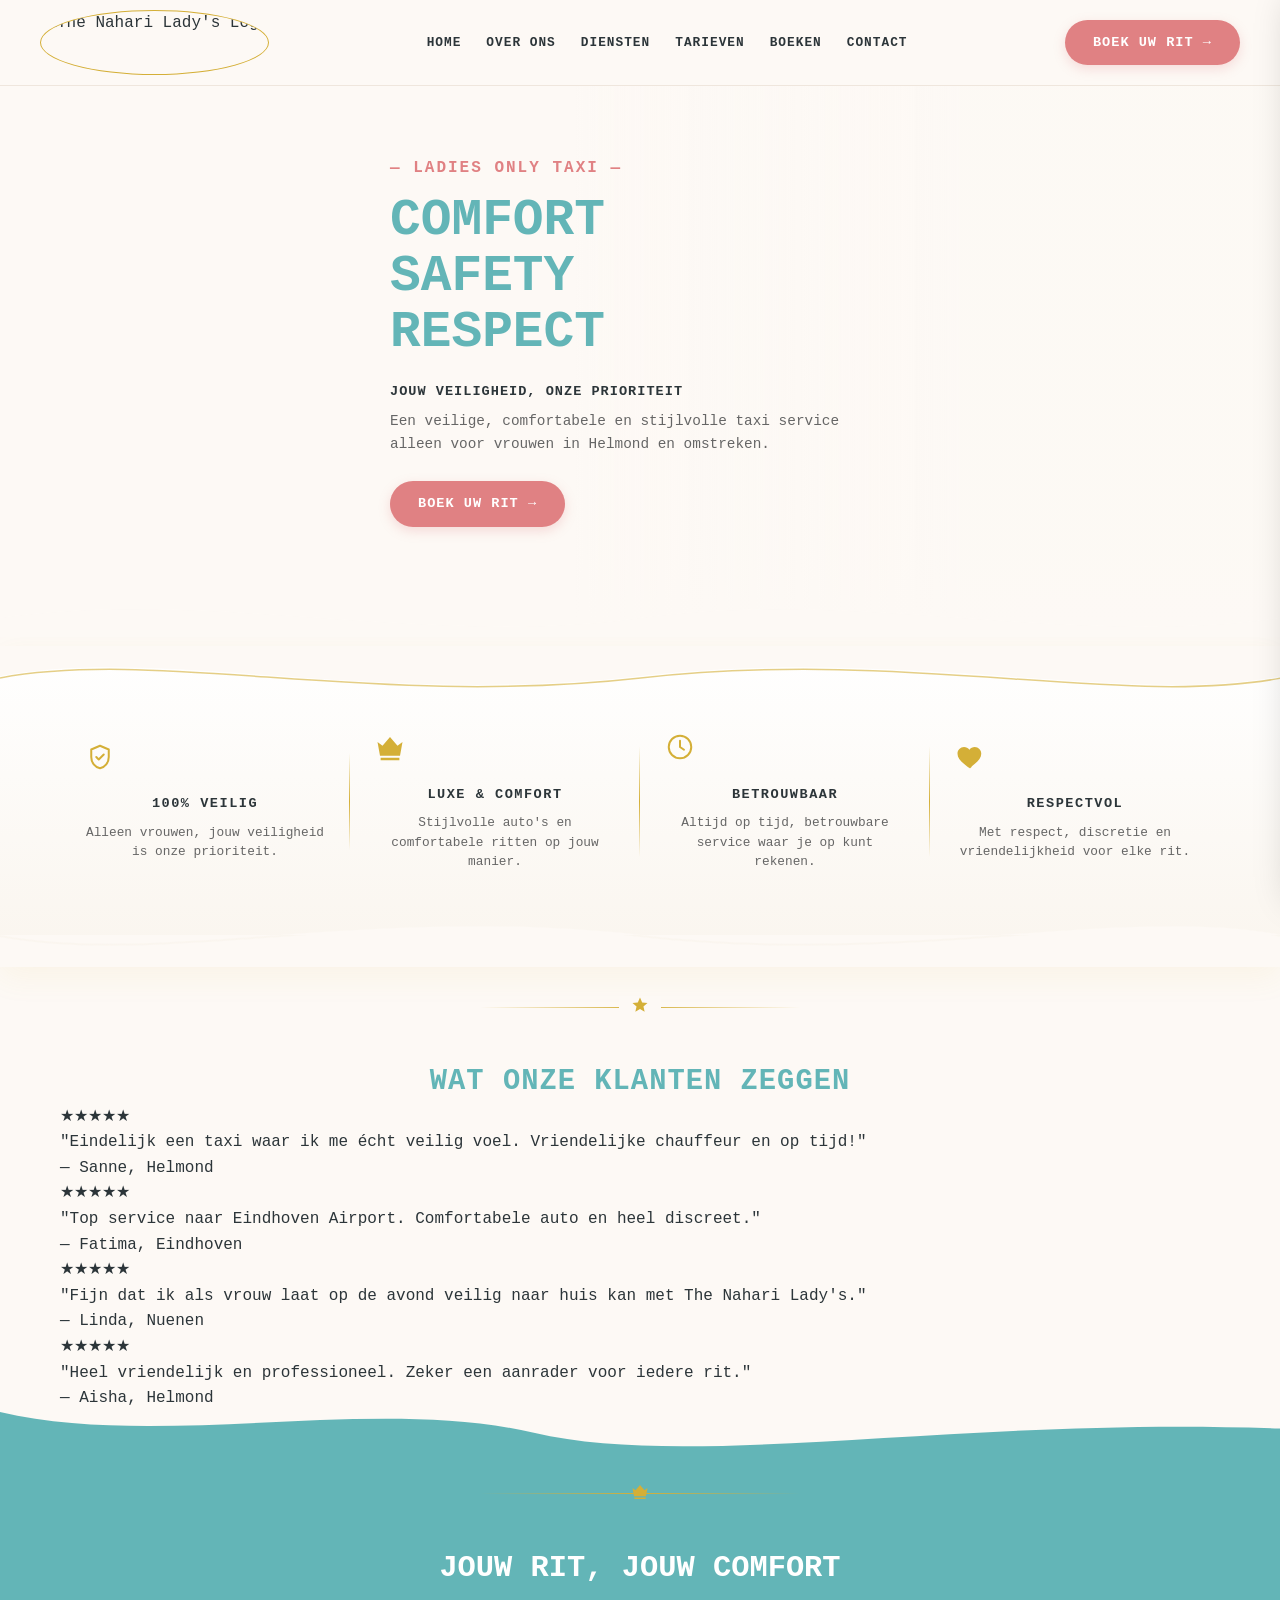
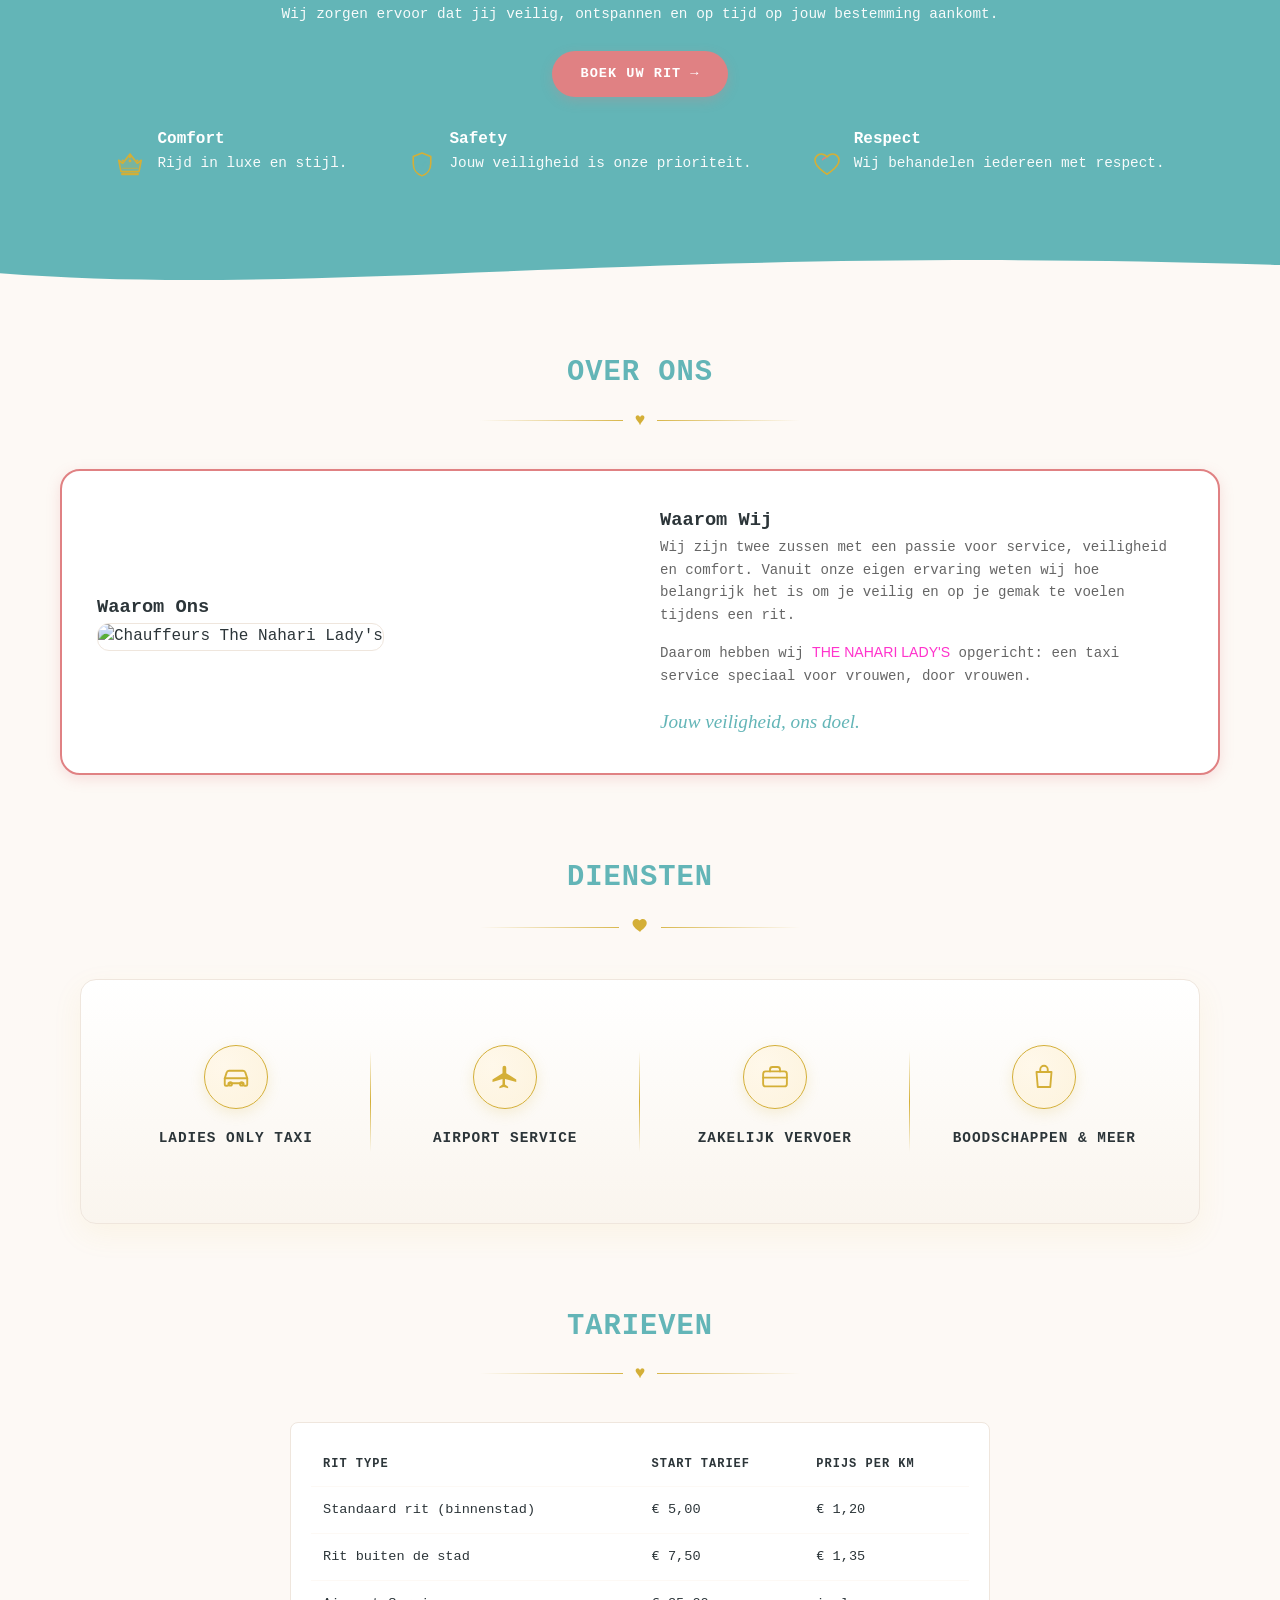
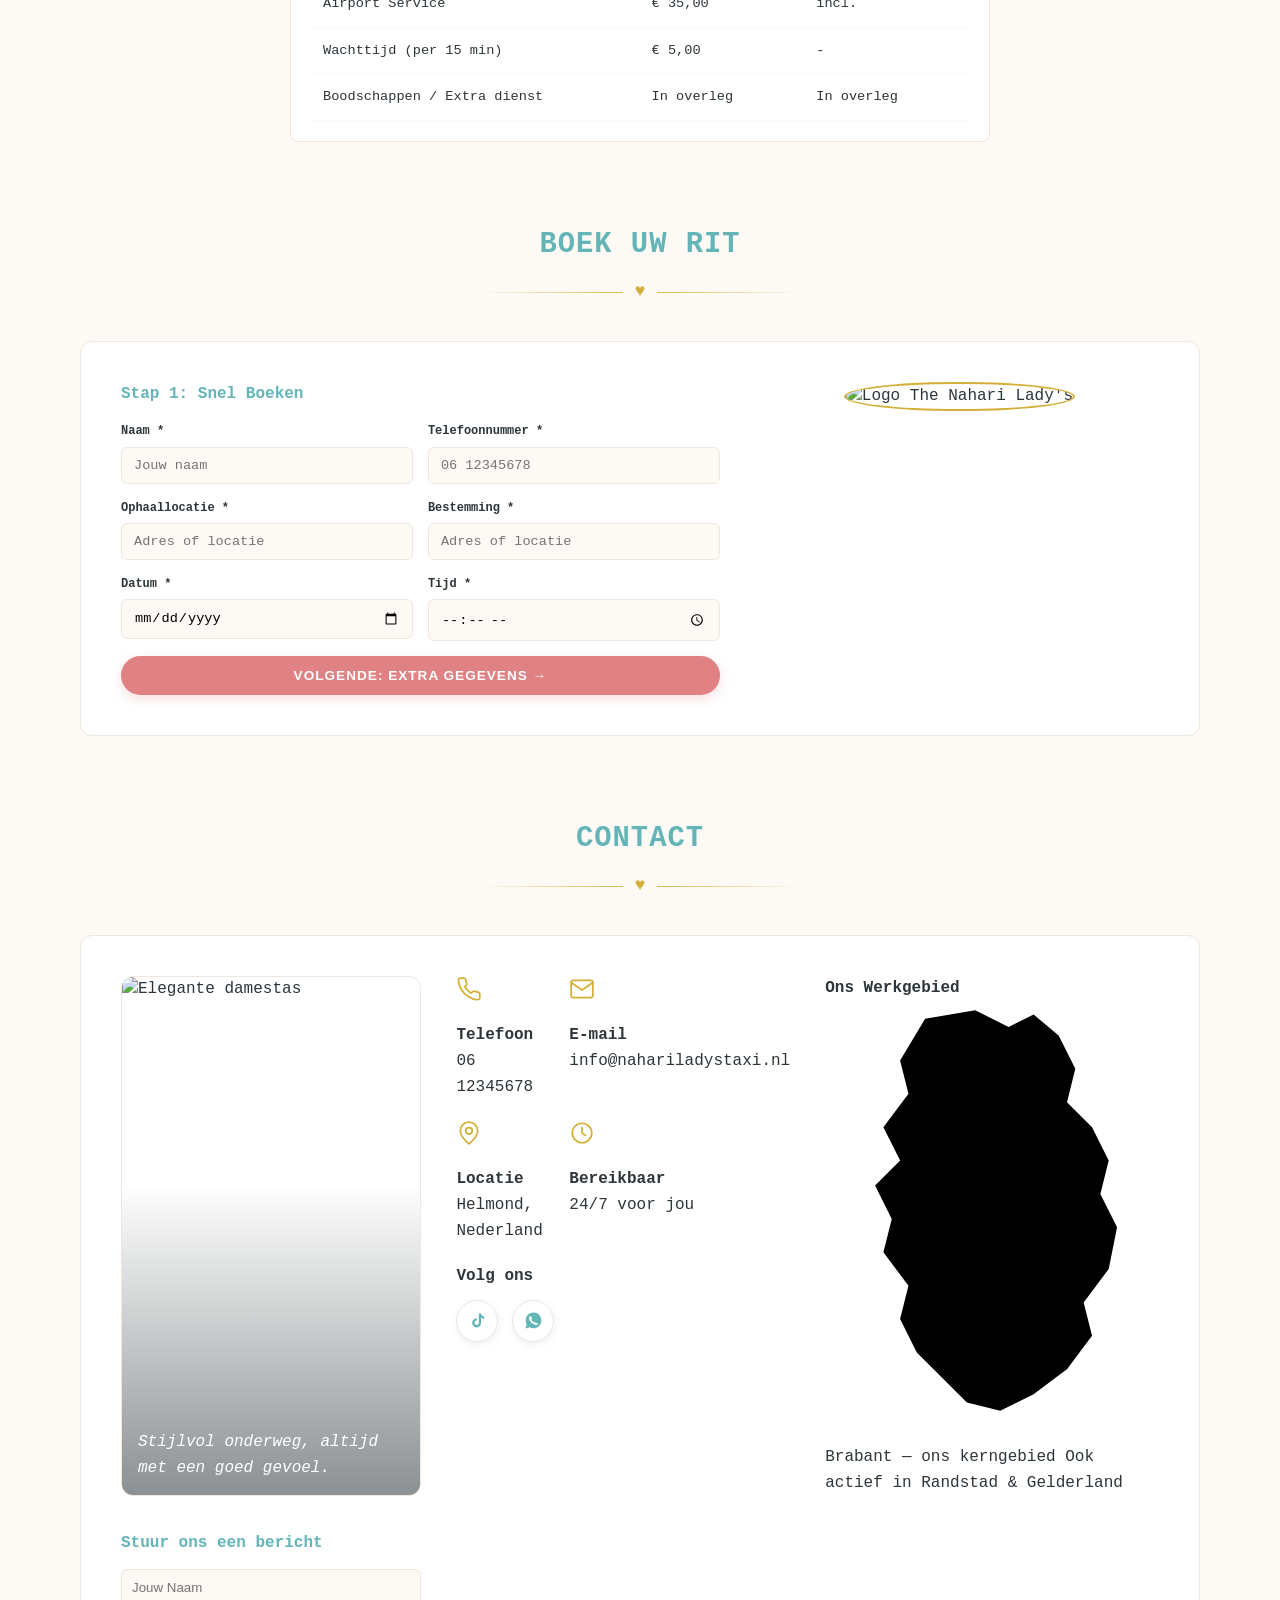
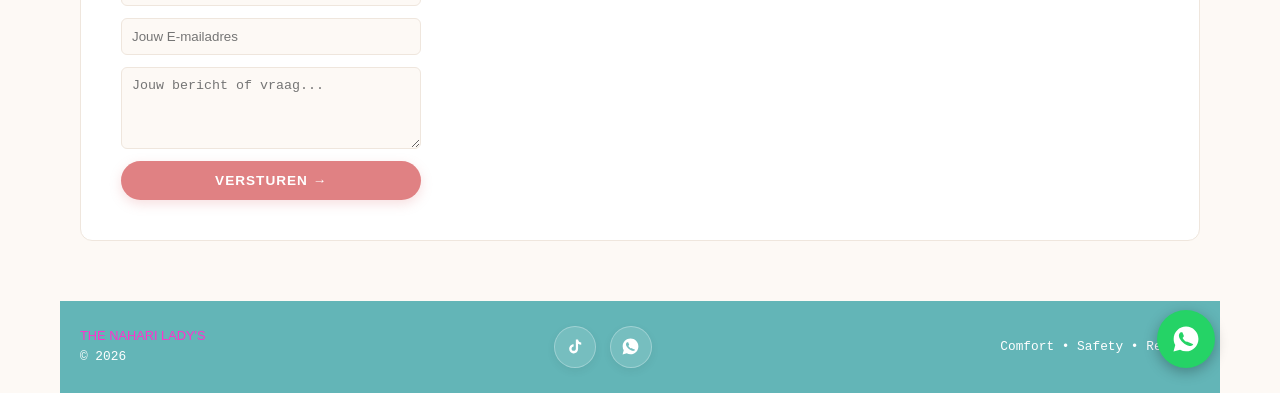
==== commit f362eb0a: "Update print statement from 'Hello' to 'Goodbye'" ====
--- a/index.html
+++ b/index.html
@@ -154,6 +154,39 @@
     </div>
   </section>
 
+  <section class="reviews-strip fade-in-up">
+  <div class="container">
+    <div class="gold-line-divider" style="margin-top:0;">
+      <span class="gold-heart-icon">
+        <svg viewBox="0 0 24 24" fill="#D4AF37"><path d="M12 17.3l-6.2 3.8 1.6-7-5.4-4.7 7.1-.6L12 2l2.9 6.8 7.1.6-5.4 4.7 1.6 7z"/></svg>
+      </span>
+    </div>
+    <h2 class="section-title" style="margin-top:0;">Wat Onze Klanten Zeggen</h2>
+    <div class="reviews-track">
+      <div class="review-card">
+        <div class="review-stars">★★★★★</div>
+        <p class="review-text">"Eindelijk een taxi waar ik me écht veilig voel. Vriendelijke chauffeur en op tijd!"</p>
+        <div class="review-author">— Sanne, Helmond</div>
+      </div>
+      <div class="review-card">
+        <div class="review-stars">★★★★★</div>
+        <p class="review-text">"Top service naar Eindhoven Airport. Comfortabele auto en heel discreet."</p>
+        <div class="review-author">— Fatima, Eindhoven</div>
+      </div>
+      <div class="review-card">
+        <div class="review-stars">★★★★★</div>
+        <p class="review-text">"Fijn dat ik als vrouw laat op de avond veilig naar huis kan met The Nahari Lady's."</p>
+        <div class="review-author">— Linda, Nuenen</div>
+      </div>
+      <div class="review-card">
+        <div class="review-stars">★★★★★</div>
+        <p class="review-text">"Heel vriendelijk en professioneel. Zeker een aanrader voor iedere rit."</p>
+        <div class="review-author">— Aisha, Helmond</div>
+      </div>
+    </div>
+  </div>
+</section>
+  
   <!-- TURQUOISE SECTIE -->
   <section class="wave-container fade-in-up">
     <div class="wave-top">
@@ -421,6 +454,25 @@
         </div>
       </div>
 
+      <div class="nl-map-card">
+  <h4>Ons Werkgebied</h4>
+  <svg viewBox="0 0 400 520" class="nl-map" xmlns="http://www.w3.org/2000/svg">
+    <path class="nl-outline" d="M120,20 L180,10 L220,30 L250,15 L280,40 L300,80 L290,120 L320,150 L340,190 L330,230 L350,270 L340,320 L310,360 L320,400 L290,440 L250,470 L210,490 L170,480 L140,450 L110,420 L90,380 L100,340 L70,300 L80,260 L60,220 L90,190 L70,150 L100,110 L90,70 Z"/>
+    <ellipse class="brabant-outline" cx="190" cy="365" rx="95" ry="48"/>
+    <circle class="city-dot" cx="150" cy="150" r="5"/>
+    <circle class="city-dot" cx="110" cy="210" r="5"/>
+    <circle class="city-dot" cx="130" cy="240" r="5"/>
+    <circle class="city-dot" cx="170" cy="220" r="5"/>
+    <circle class="city-dot" cx="260" cy="250" r="5"/>
+    <circle class="city-dot" cx="250" cy="300" r="5"/>
+    <circle class="city-dot" cx="270" cy="210" r="5"/>
+  </svg>
+  <div class="nl-map-legend">
+    <span><i class="legend-swatch brabant"></i> Brabant — ons kerngebied</span>
+    <span><i class="legend-swatch dot"></i> Ook actief in Randstad & Gelderland</span>
+  </div>
+</div>
+      
       <!-- Contactformulier -->
       <form onsubmit="handleContactSubmit(event)" style="display:flex; flex-direction:column; gap:12px;">
         <h3 style="font-size: 1rem; color: var(--turquoise-main);">Stuur ons een bericht</h3>
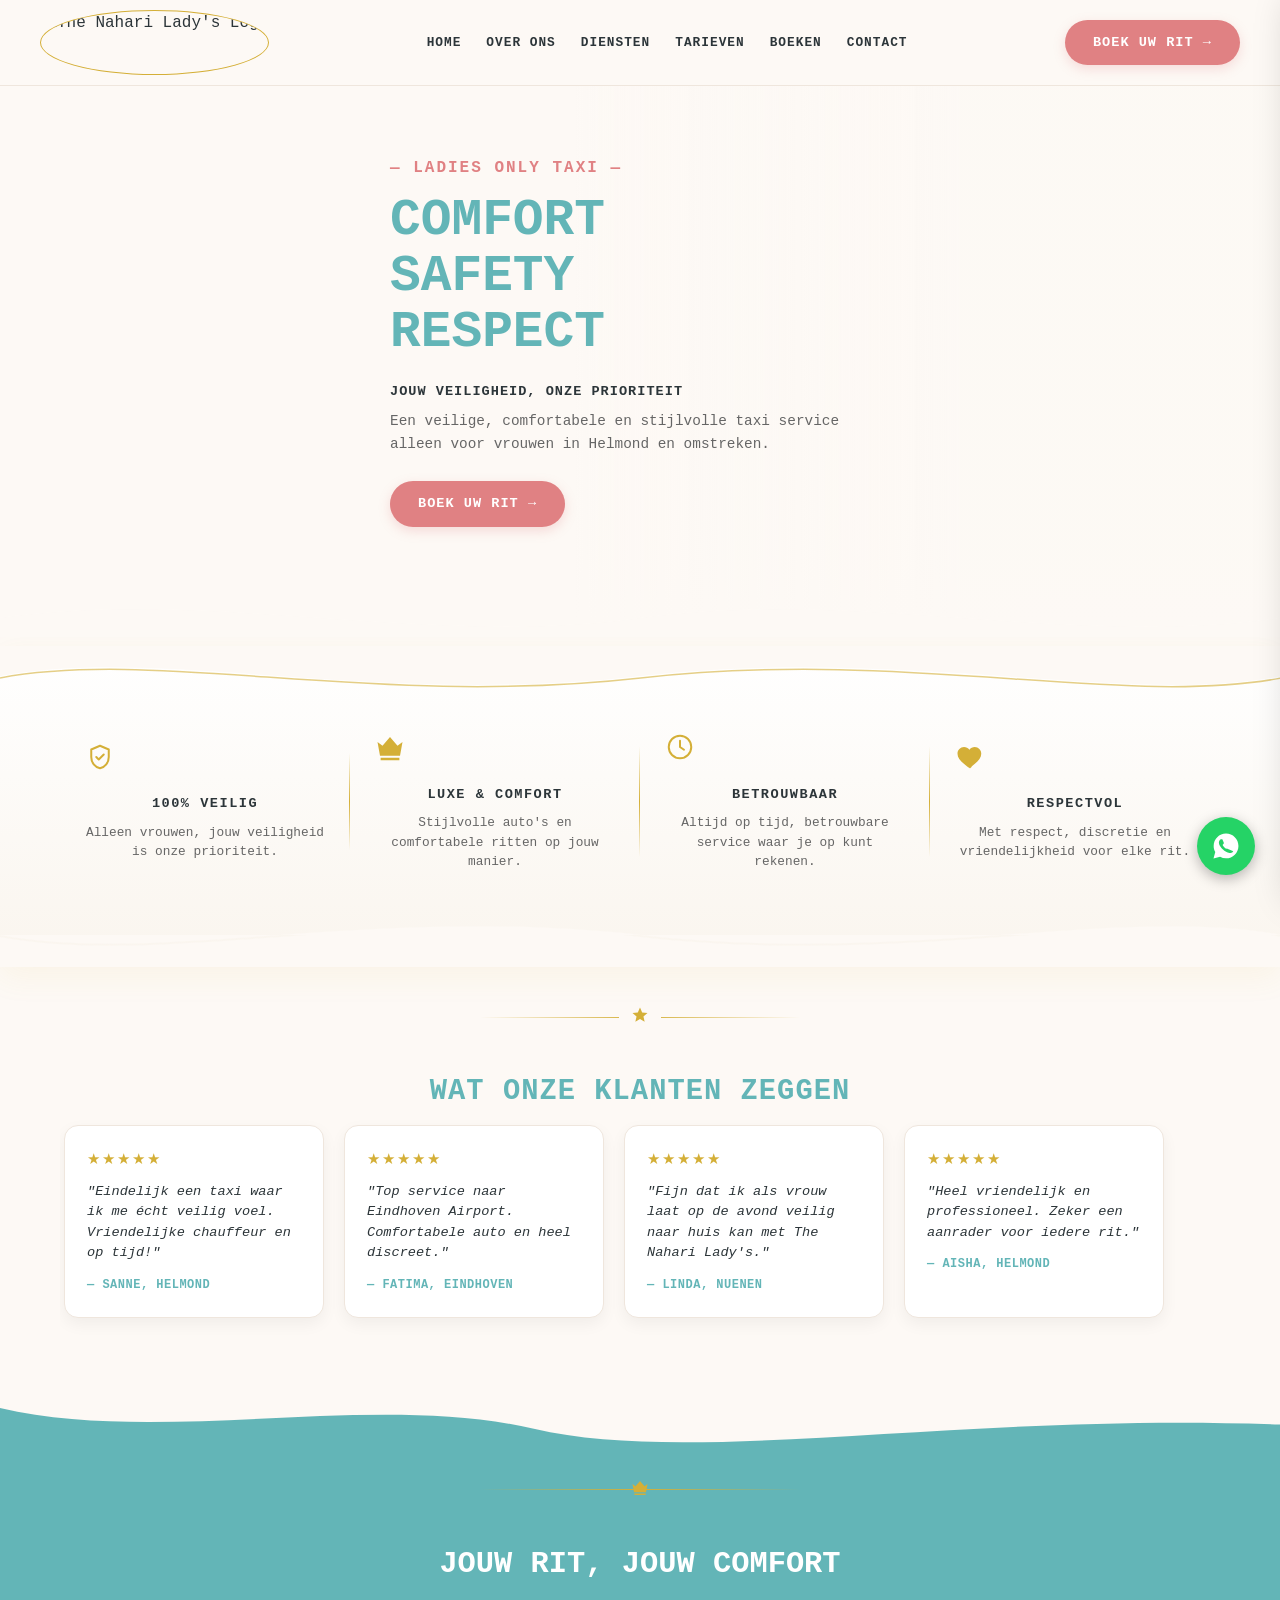
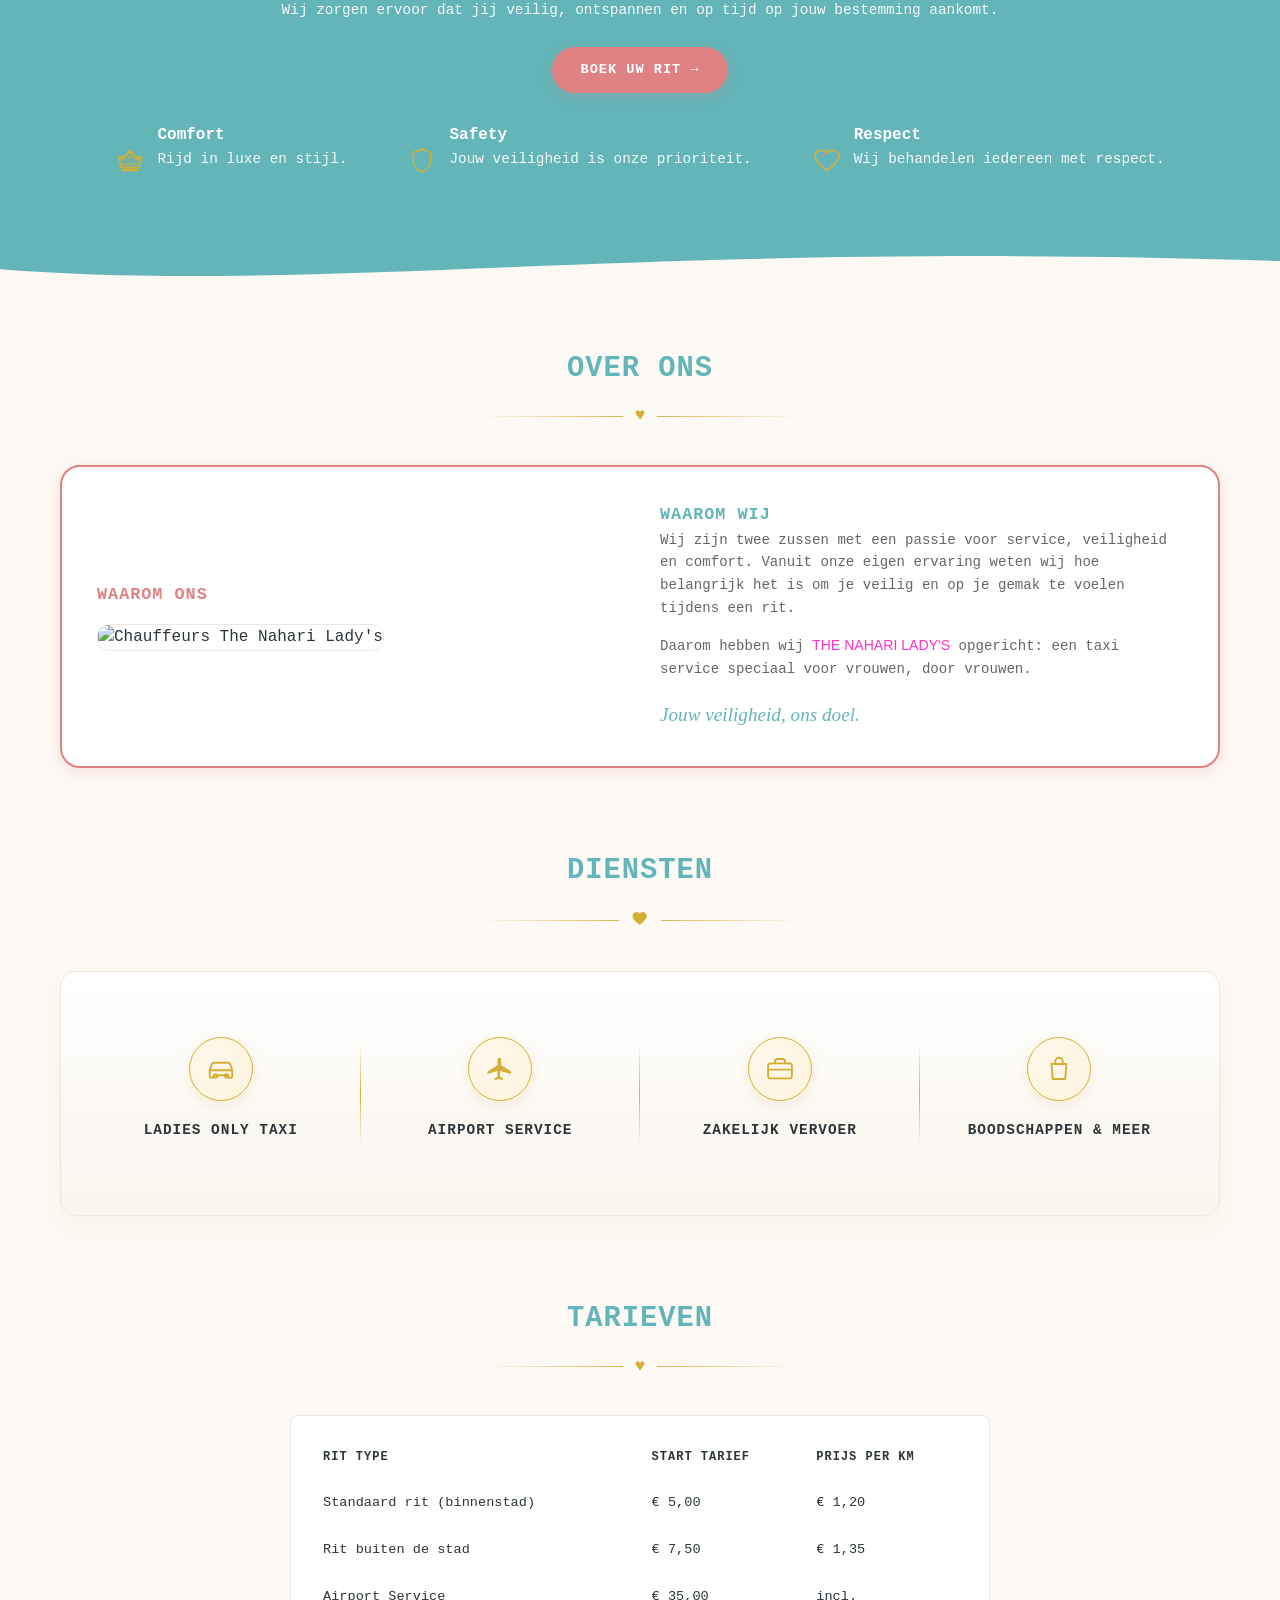
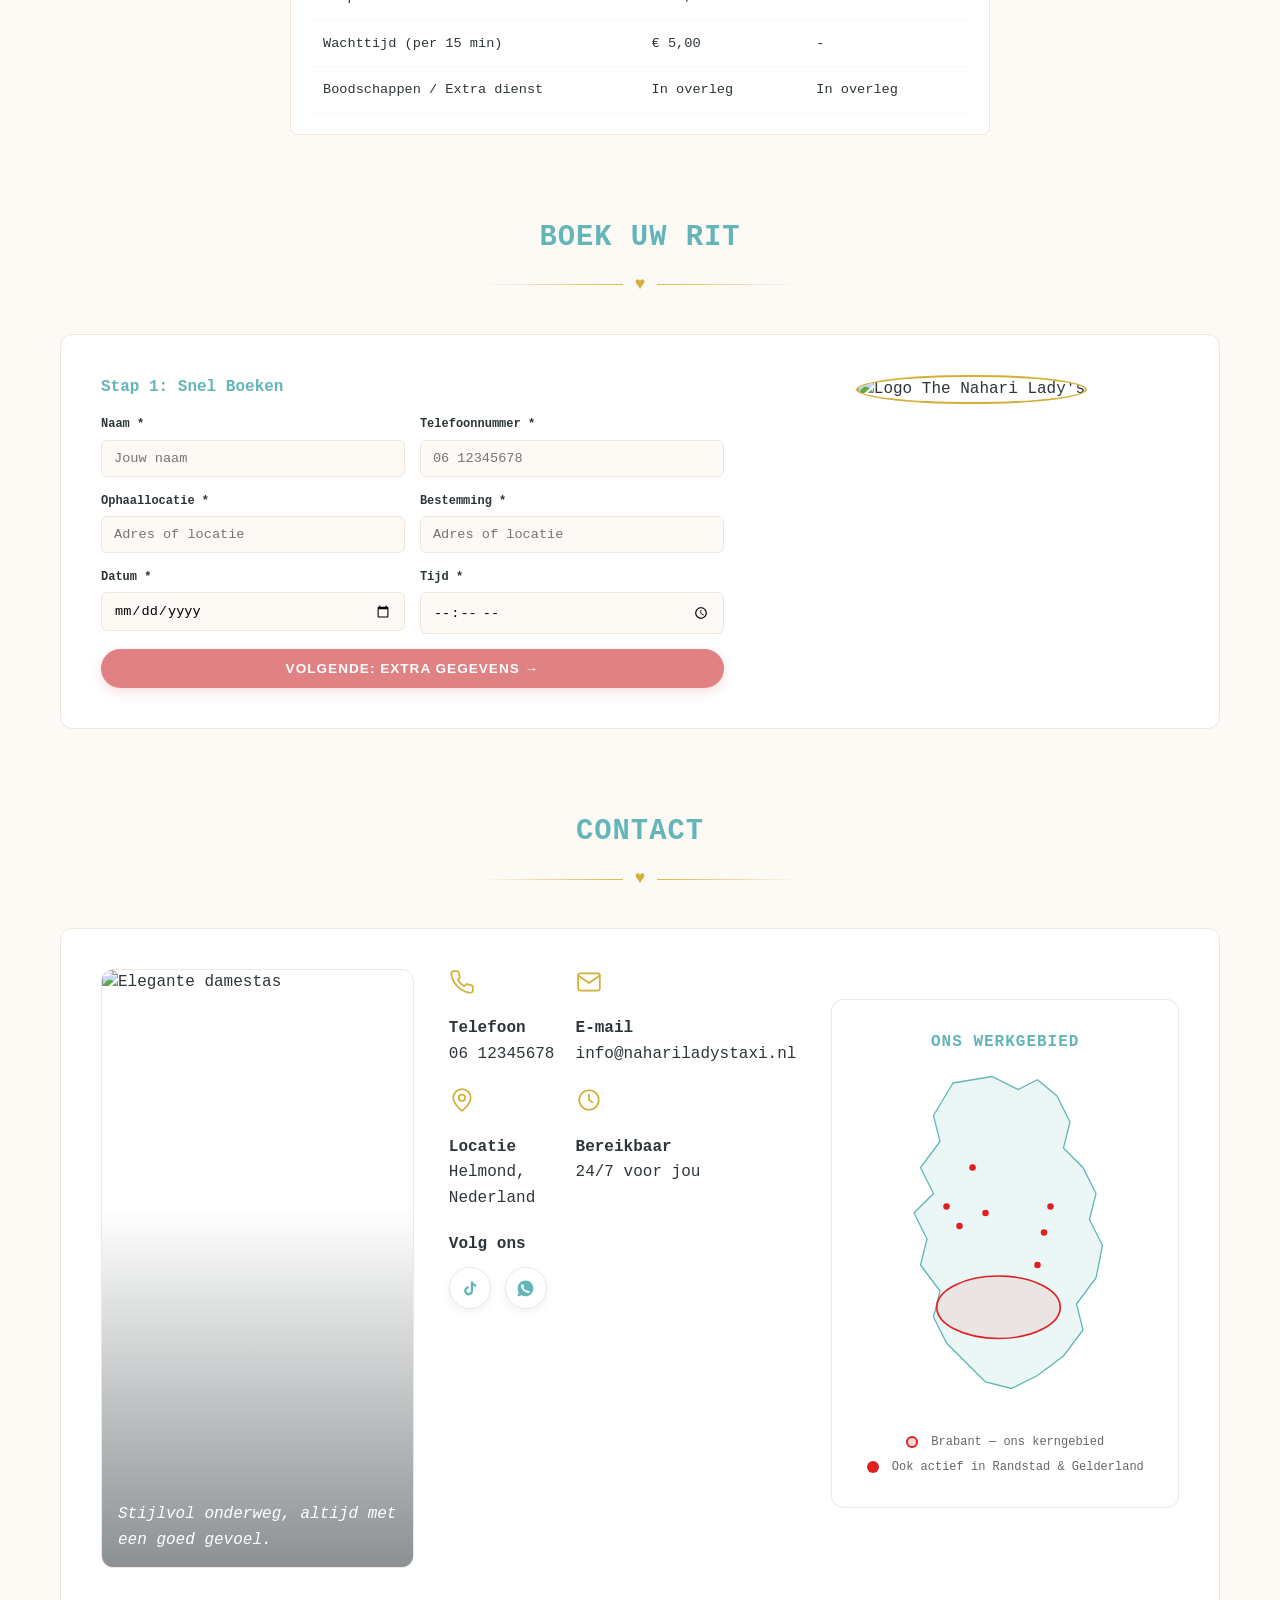
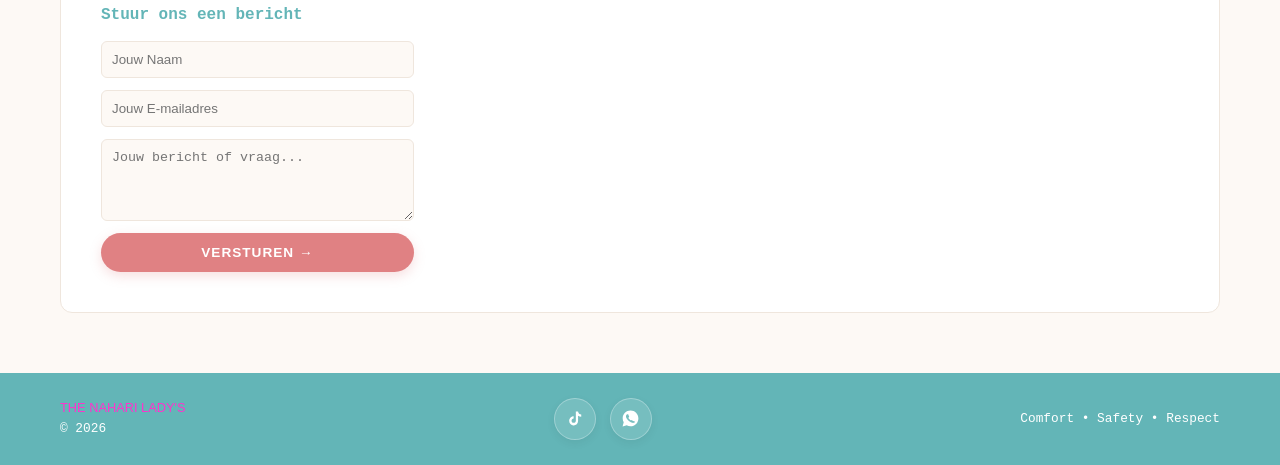
==== commit bcb29207: "Update index.html" ====
--- a/index.html
+++ b/index.html
@@ -249,6 +249,7 @@
     <div class="about-quote">Jouw veiligheid, ons doel.</div>
   </div>
 </div>
+</section>
 
   <!-- DIENSTEN -->
   <section class="container fade-in-up" id="diensten">
--- a/css/style.css
+++ b/css/style.css
@@ -475,3 +475,53 @@
   animation: pulseRing 2.5s infinite;
 }
 .whatsapp-float svg { width: 30px; height: 30px; color: #FFF; }
+.about-image-col { display: flex; flex-direction: column; gap: 15px; }
+.about-col-title {
+  font-family: var(--font-serif);
+  font-size: 1.05rem;
+  text-transform: uppercase;
+  letter-spacing: 1px;
+  color: var(--pink-main);
+}
+.about-text .about-col-title { color: var(--turquoise-main); }
+.nl-map-card {
+  background: #FFF; border: 1px solid var(--border-color); border-radius: 12px;
+  padding: 30px; text-align: center; margin-top: 30px; margin-bottom: 60px;
+}
+.nl-map-card h4 {
+  font-family: var(--font-serif); color: var(--turquoise-main);
+  text-transform: uppercase; letter-spacing: 1px; margin-bottom: 15px; font-size: 1rem;
+}
+.nl-map { width: 100%; max-width: 260px; height: auto; }
+.nl-outline { fill: var(--turquoise-light); stroke: var(--turquoise-main); stroke-width: 2; }
+.brabant-outline { fill: rgba(224,129,131,0.15); stroke: #E02020; stroke-width: 2.5; }
+.city-dot { fill: #E02020; }
+.nl-map-legend {
+  display: flex; flex-direction: column; gap: 6px; margin-top: 15px;
+  font-size: 0.75rem; color: var(--text-muted);
+}
+.legend-swatch {
+  display: inline-block; width: 12px; height: 12px; border-radius: 50%;
+  margin-right: 6px; vertical-align: middle;
+}
+.legend-swatch.brabant { background: rgba(224,129,131,0.3); border: 2px solid #E02020; }
+.legend-swatch.dot { background: #E02020; }
+.reviews-strip { padding: 10px 0 70px; }
+.reviews-track {
+  display: flex; gap: 20px; overflow-x: auto; padding: 10px 4px 20px;
+  scroll-snap-type: x mandatory;
+}
+.reviews-track::-webkit-scrollbar { height: 6px; }
+.reviews-track::-webkit-scrollbar-thumb { background: var(--gold-accent); border-radius: 10px; }
+.review-card {
+  flex: 0 0 260px; scroll-snap-align: start;
+  background: #FFF; border: 1px solid var(--border-color); border-radius: 14px;
+  padding: 22px; box-shadow: 0 6px 16px rgba(0,0,0,0.05);
+}
+.review-stars { color: var(--gold-accent); font-size: 0.95rem; margin-bottom: 10px; letter-spacing: 2px; }
+.review-text { font-size: 0.85rem; color: var(--text-dark); font-style: italic; margin-bottom: 12px; line-height: 1.5; }
+.review-author { font-size: 0.75rem; font-weight: 600; color: var(--turquoise-main); text-transform: uppercase; letter-spacing: 0.5px; }
+
+@media (max-width: 600px) {
+  .review-card { flex: 0 0 220px; }
+}
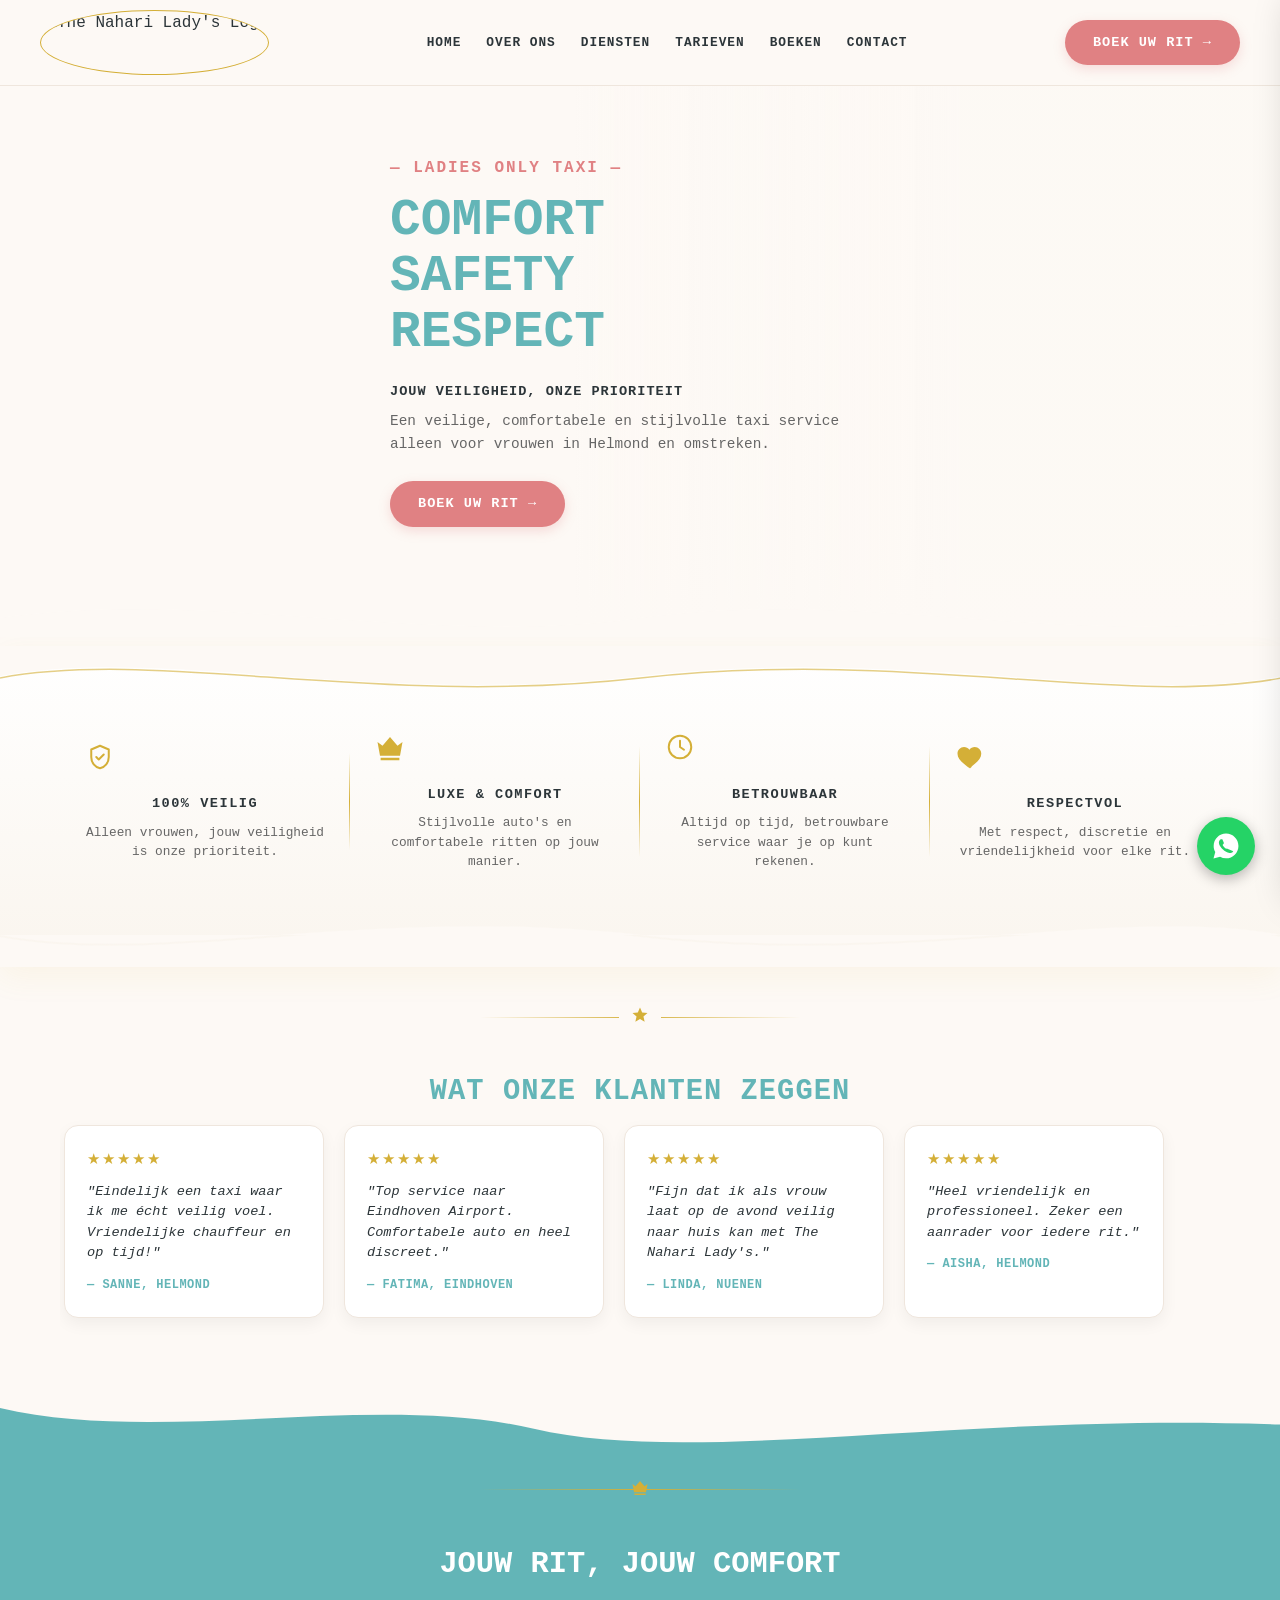
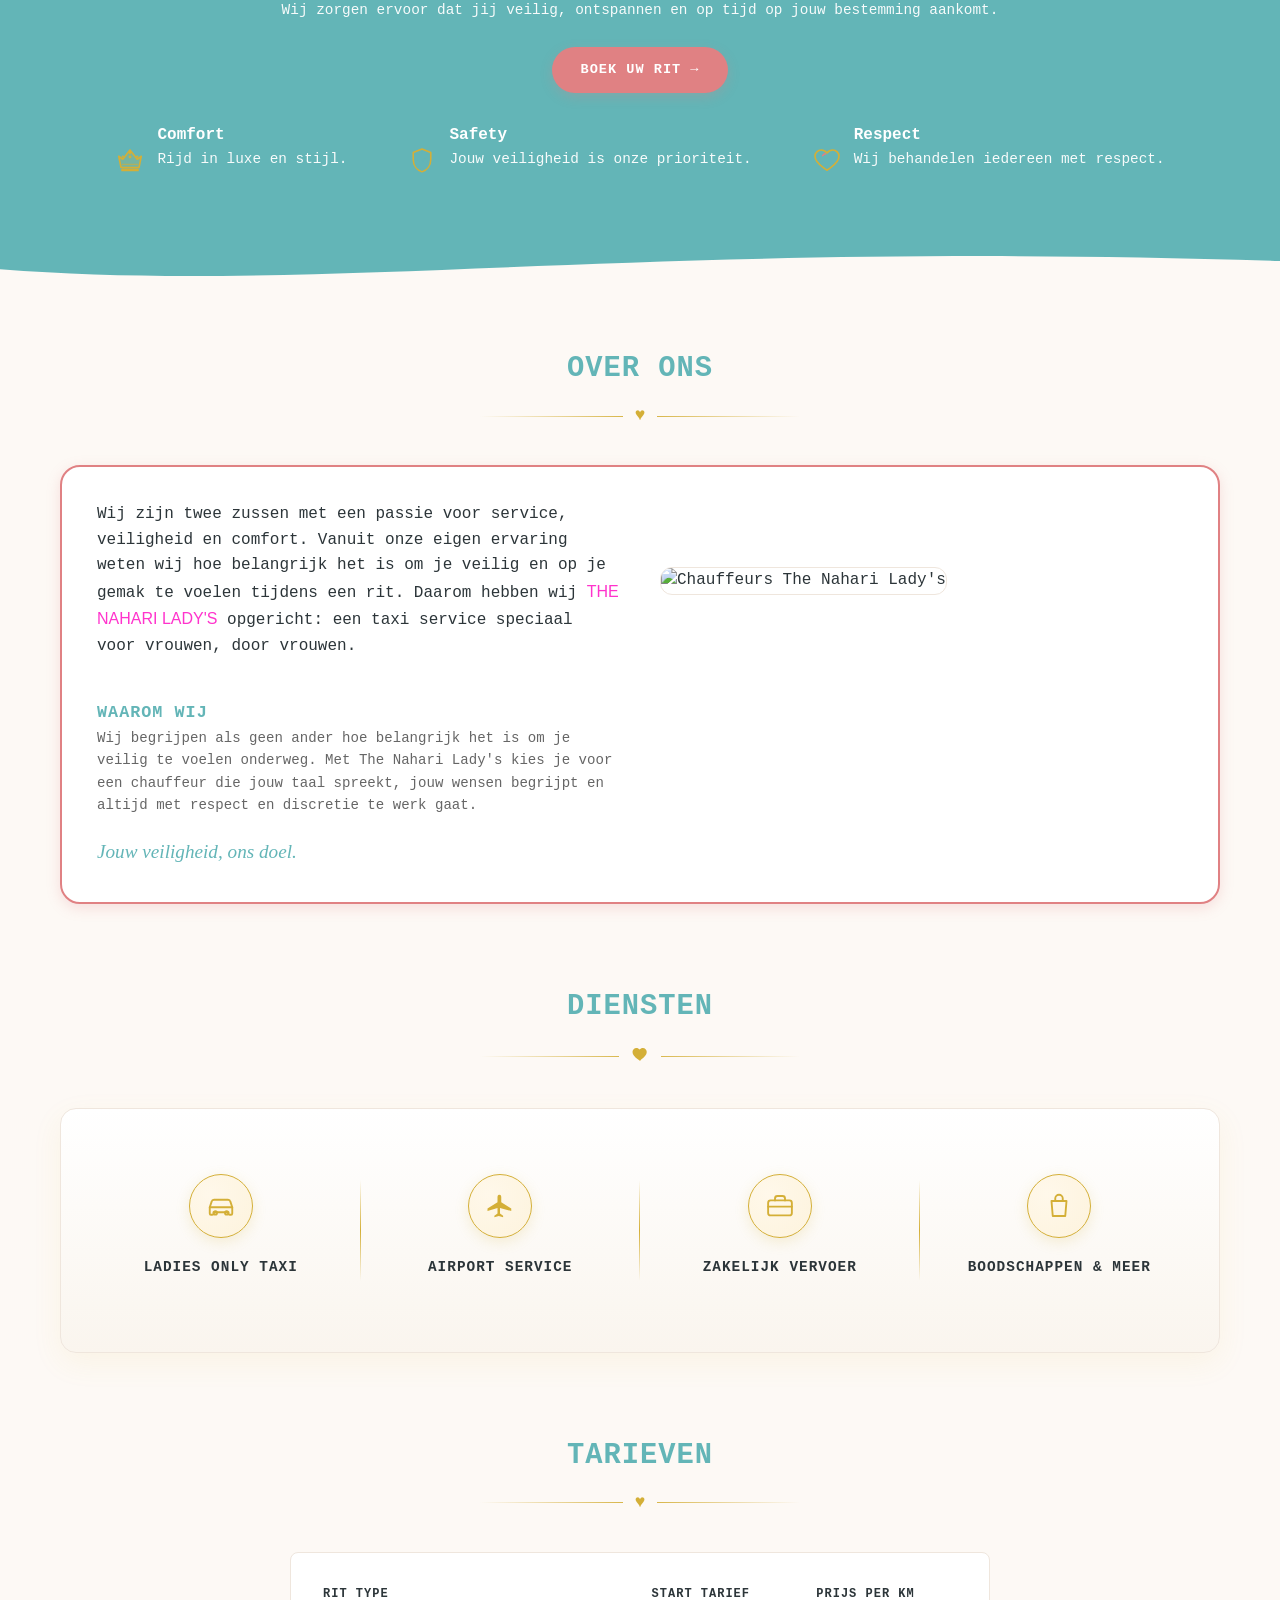
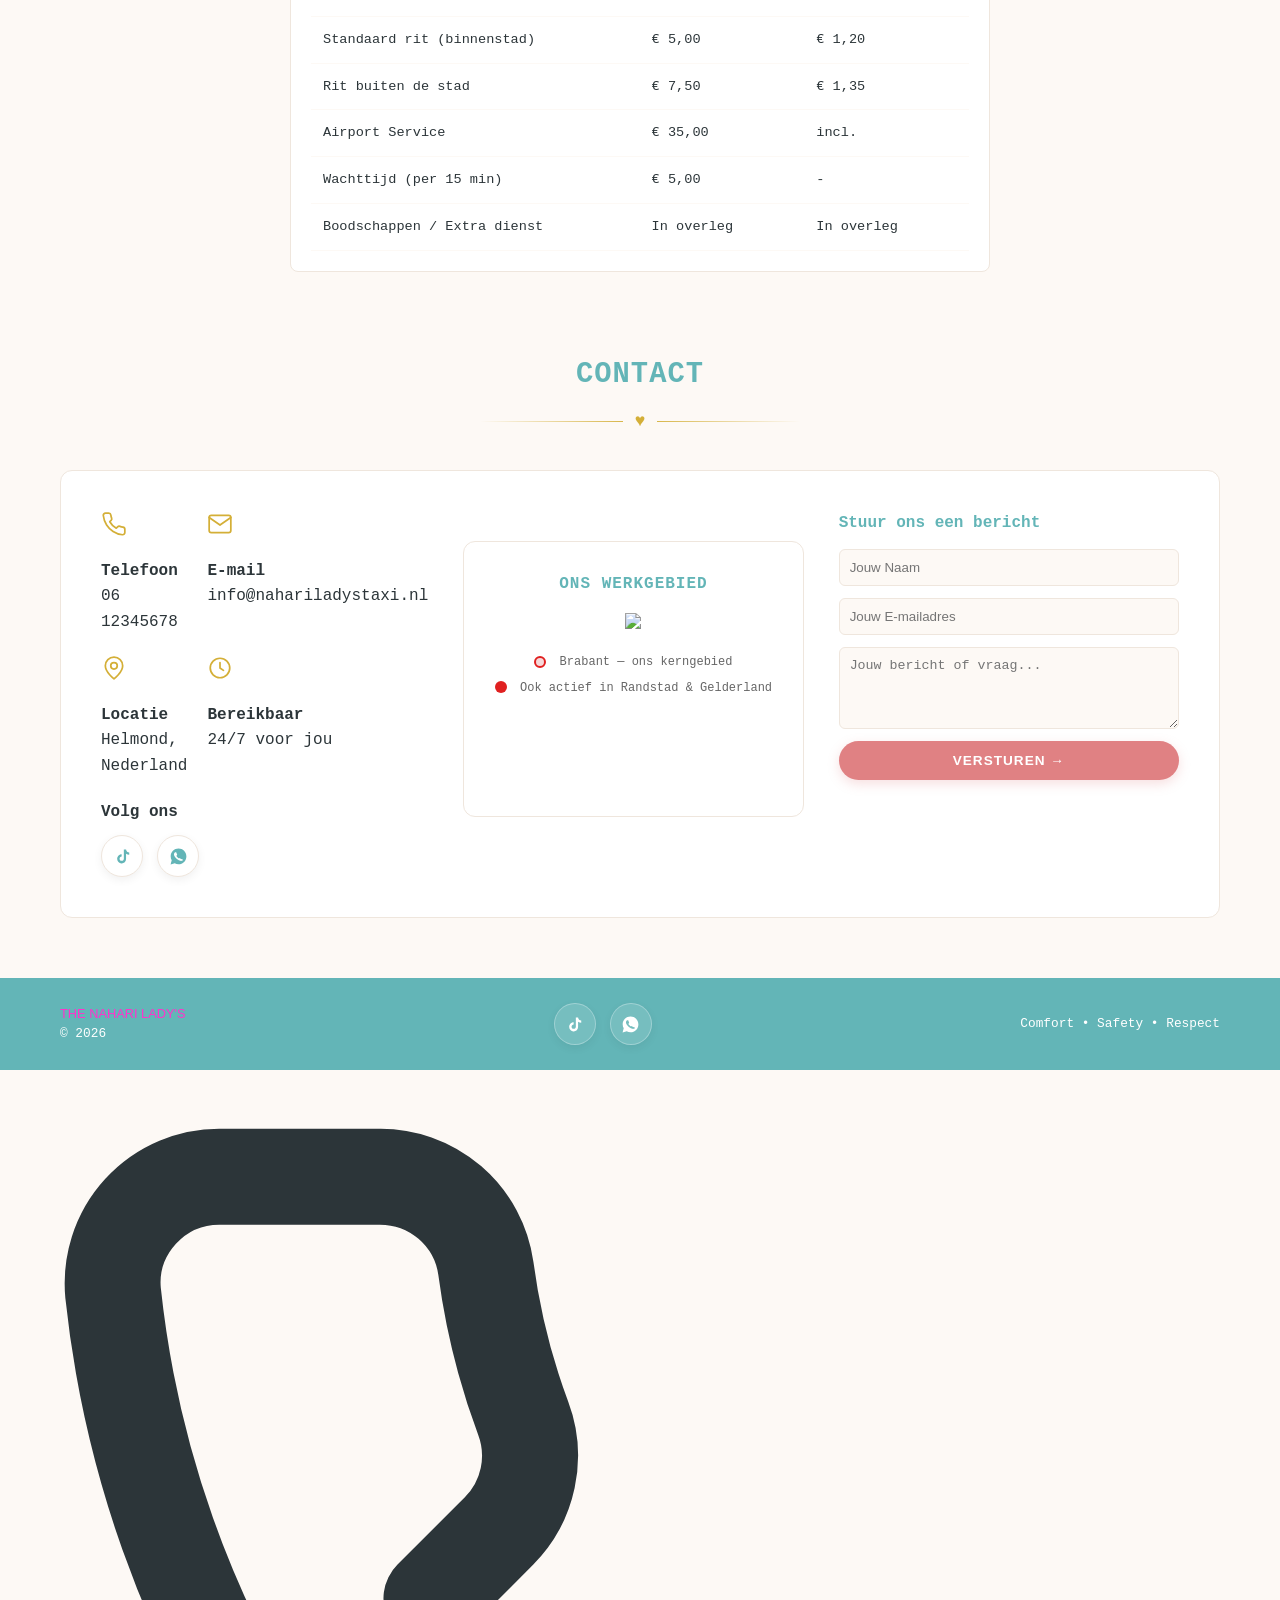
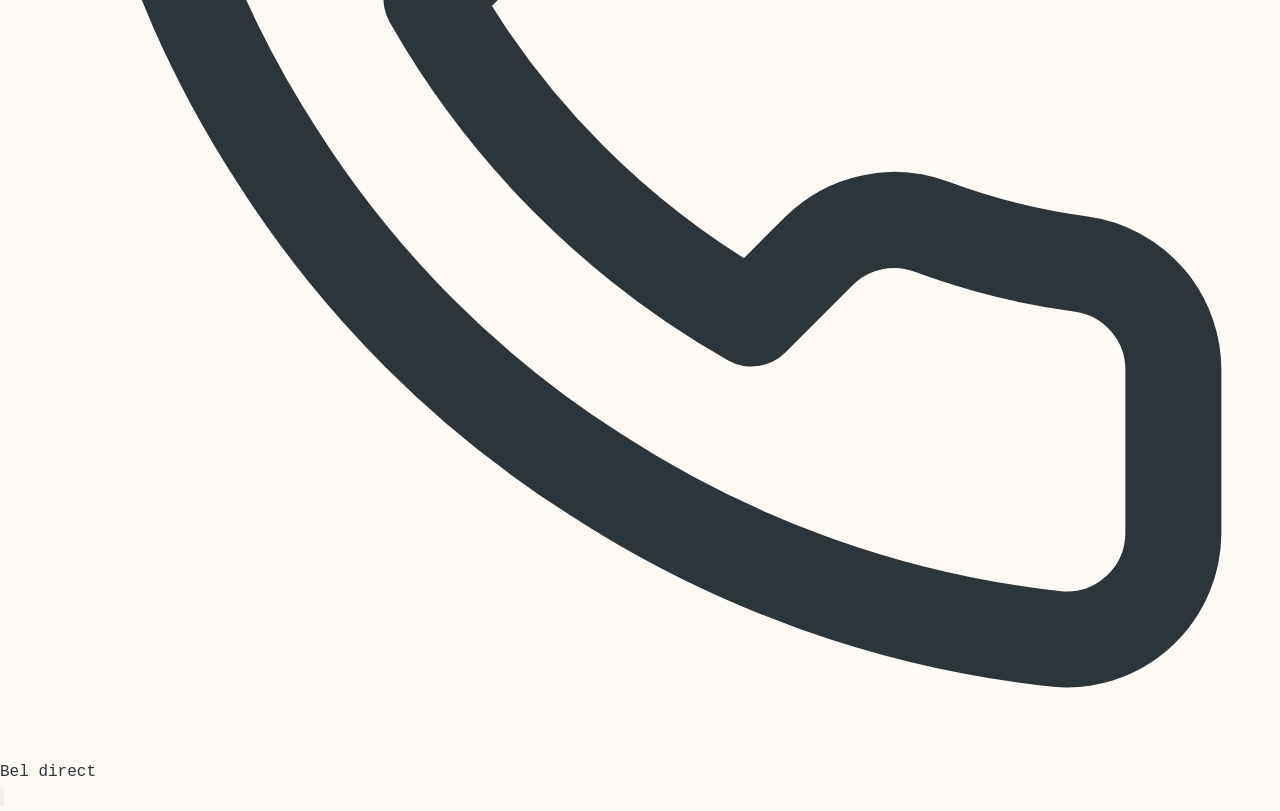
==== commit f9f25ceb: "Update index.html" ====
--- a/index.html
+++ b/index.html
@@ -39,6 +39,8 @@
   <link rel="stylesheet" href="css/style.css">
 </head>
 <body>
+
+<div class="scroll-progress" id="scrollProgress"></div>
 
   <!-- PRELOADER -->
   <div id="preloader">
@@ -66,7 +68,7 @@
         <a href="https://www.tiktok.com" target="_blank" rel="noopener" class="icon-tiktok" aria-label="TikTok"><svg viewBox="0 0 24 24" fill="currentColor"><path d="M16.5 3c.4 2.1 1.8 3.7 4 4.1v2.7c-1.4 0-2.8-.4-4-1.2v6.6c0 3.3-2.7 5.8-5.9 5.6-2.9-.2-5.2-2.6-5.3-5.5-.1-3.2 2.4-5.9 5.6-6v2.8c-1.5.1-2.7 1.4-2.6 2.9.1 1.5 1.4 2.6 2.9 2.5 1.4-.1 2.5-1.3 2.5-2.7V3h2.8z"/></svg></a>
         <a href="https://wa.me/31612345678" target="_blank" rel="noopener" class="icon-whatsapp" aria-label="WhatsApp"><svg viewBox="0 0 24 24" fill="currentColor"><path d="M12.04 2C6.58 2 2.13 6.45 2.13 11.91c0 1.79.47 3.45 1.29 4.9L2 22l5.25-1.38a9.9 9.9 0 0 0 4.79 1.22h.01c5.46 0 9.91-4.45 9.91-9.91C21.96 6.45 17.5 2 12.04 2zm5.8 14.16c-.24.68-1.4 1.3-1.93 1.35-.5.05-1.13.07-1.82-.12-.42-.12-.96-.3-1.65-.6-2.9-1.25-4.8-4.15-4.94-4.34-.14-.19-1.18-1.57-1.18-3 0-1.43.75-2.13 1.02-2.42.27-.29.58-.36.78-.36.19 0 .39 0 .56.01.18.01.42-.07.66.5.24.58.83 2 .9 2.15.07.15.12.32.02.51-.1.19-.15.31-.29.48-.15.17-.3.38-.43.51-.14.14-.29.29-.13.57.17.28.75 1.24 1.6 2 .12.11.34.29.44.42.29.25.6.5.94.29.15-.1.14-.11.26-.16z"/></svg></a>
       </div>
-      <a href="#boeken" class="btn-pink" onclick="toggleMenu()" style="justify-content: center; margin-top: 20px; width: 100%;">Boek uw rit &rarr;</a>
+      <a href="boeken.html#boeken" class="btn-pink" onclick="toggleMenu()" style="justify-content: center; margin-top: 20px; width: 100%;">Boek uw rit &rarr;</a>
     </div>
   </div>
 
@@ -88,7 +90,7 @@
         </ul>
       </nav>
 
-      <a href="#boeken" class="btn-pink nav-btn-desktop">Boek uw rit &rarr;</a>
+      <a href="boeken.html#boeken" class="btn-pink nav-btn-desktop">Boek uw rit &rarr;</a>
 
       <button class="hamburger-btn" onclick="toggleMenu()" aria-label="Open Navigatiemenu" id="hamburgerBtn">
         <span></span><span></span><span></span>
@@ -104,7 +106,7 @@
         <h1>COMFORT<br>SAFETY<br>RESPECT</h1>
         <div class="hero-subtitle-bottom">Jouw veiligheid, onze prioriteit</div>
         <p>Een veilige, comfortabele en stijlvolle taxi service alleen voor vrouwen in Helmond en omstreken.</p>
-        <a href="#boeken" class="btn-pink">Boek uw rit &rarr;</a>
+        <a href="boeken.html#boeken" class="btn-pink">Boek uw rit &rarr;</a>
       </div>
     </div>
     <div class="hero-wave-bottom">
@@ -203,7 +205,7 @@
       </div>
       <h2>JOUW RIT, JOUW COMFORT</h2>
       <p>Wij zorgen ervoor dat jij veilig, ontspannen en op tijd op jouw bestemming aankomt.</p>
-      <a href="#boeken" class="btn-pink">Boek uw rit &rarr;</a>
+      <a href="boeken.html#boeken" class="btn-pink">Boek uw rit &rarr;</a>
 
       <div class="banner-pillars">
         <div class="banner-pillar-item">
@@ -228,27 +230,27 @@
     </div>
   </section>
 
-  <!-- OVER ONS -->
-  <section class="container fade-in-up" id="over-ons">
-    <h2 class="section-title">Over Ons</h2>
-    <div class="gold-line-divider">
-      <span class="gold-heart-icon">♥</span>
-    </div>
-    
-<div class="about-grid">
-  <div class="about-image-col">
-    <h3 class="about-col-title">Waarom Ons</h3>
+<!-- OVER ONS -->
+<section class="container fade-in-up" id="over-ons">
+  <h2 class="section-title">Over Ons</h2>
+  <div class="gold-line-divider">
+    <span class="gold-heart-icon">♥</span>
+  </div>
+
+  <div class="about-grid">
+    <div class="about-intro-inline">
+      <p>Wij zijn twee zussen met een passie voor service, veiligheid en comfort. Vanuit onze eigen ervaring weten wij hoe belangrijk het is om je veilig en op je gemak te voelen tijdens een rit. Daarom hebben wij <span class="brand-name">THE NAHARI LADY'S</span> opgericht: een taxi service speciaal voor vrouwen, door vrouwen.</p>
+    </div>
+
     <div class="about-image">
       <img src="https://images.unsplash.com/photo-1573496359142-b8d87734a5a2?auto=format&fit=crop&w=800&q=80" alt="Chauffeurs The Nahari Lady's" loading="lazy">
     </div>
+    <div class="about-text">
+      <h3 class="about-col-title">Waarom Wij</h3>
+      <p>Wij begrijpen als geen ander hoe belangrijk het is om je veilig te voelen onderweg. Met The Nahari Lady's kies je voor een chauffeur die jouw taal spreekt, jouw wensen begrijpt en altijd met respect en discretie te werk gaat.</p>
+      <div class="about-quote">Jouw veiligheid, ons doel.</div>
+    </div>
   </div>
-  <div class="about-text">
-    <h3 class="about-col-title">Waarom Wij</h3>
-    <p>Wij zijn twee zussen met een passie voor service, veiligheid en comfort. Vanuit onze eigen ervaring weten wij hoe belangrijk het is om je veilig en op je gemak te voelen tijdens een rit.</p>
-    <p>Daarom hebben wij <span class="brand-name">THE NAHARI LADY'S</span> opgericht: een taxi service speciaal voor vrouwen, door vrouwen.</p>
-    <div class="about-quote">Jouw veiligheid, ons doel.</div>
-  </div>
-</div>
 </section>
 
   <!-- DIENSTEN -->
@@ -311,109 +313,7 @@
     </div>
   </section>
 
-  <!-- BOEK UW RIT -->
-  <section class="container booking-section fade-in-up" id="boeken">
-    <h2 class="section-title">Boek Uw Rit</h2>
-    <div class="gold-line-divider">
-      <span class="gold-heart-icon">♥</span>
-    </div>
-
-    <div class="booking-container">
-      <form id="bookingForm" onsubmit="handleBookingSubmit(event)">
-        
-        <!-- STAP 1: SNEL BOEKEN -->
-        <div id="step1">
-          <h3 style="font-size: 1rem; margin-bottom: 15px; color: var(--turquoise-main);">Stap 1: Snel Boeken</h3>
-          <div class="form-grid">
-            <div class="form-group">
-              <label for="naam">Naam *</label>
-              <input type="text" id="naam" placeholder="Jouw naam" required>
-            </div>
-            <div class="form-group">
-              <label for="telefoon">Telefoonnummer *</label>
-              <input type="tel" id="telefoon" placeholder="06 12345678" required>
-            </div>
-            <div class="form-group">
-              <label for="ophaal">Ophaallocatie *</label>
-              <input type="text" id="ophaal" placeholder="Adres of locatie" required>
-            </div>
-            <div class="form-group">
-              <label for="bestemming">Bestemming *</label>
-              <input type="text" id="bestemming" placeholder="Adres of locatie" required>
-            </div>
-            <div class="form-group">
-              <label for="datum">Datum *</label>
-              <input type="date" id="datum" required>
-            </div>
-            <div class="form-group">
-              <label for="tijd">Tijd *</label>
-              <input type="time" id="tijd" required>
-            </div>
-            <div class="form-group full-width">
-              <button type="button" class="btn-pink" onclick="goToStep2()" style="width:100%; justify-content:center;">Volgende: Extra Gegevens &rarr;</button>
-            </div>
-          </div>
-        </div>
-
-        <!-- STAP 2: EXTRA GEGEVENS & KORTING -->
-        <div id="step2">
-          <h3 style="font-size: 1rem; margin-bottom: 15px; color: var(--turquoise-main);">Stap 2: Extra Gegevens</h3>
-          <div class="form-grid">
-            <div class="form-group">
-              <label for="passagiers">Aantal Passagiers</label>
-              <select id="passagiers">
-                <option value="1">1 Passagier</option>
-                <option value="2">2 Passagiers</option>
-                <option value="3">3 Passagiers</option>
-                <option value="4">4 Passagiers</option>
-              </select>
-            </div>
-            <div class="form-group">
-              <label for="koffers">Aantal Koffers / Bagage</label>
-              <select id="koffers">
-                <option value="0">Geen bagage</option>
-                <option value="1">1 Handbagage/Koffer</option>
-                <option value="2">2 Koffers</option>
-                <option value="3+">3+ Koffers</option>
-              </select>
-            </div>
-            <div class="form-group full-width">
-              <label for="kortingscode">Kortingscode (bijv. WELKOM10)</label>
-              <div style="display:flex; gap:10px;">
-                <input type="text" id="kortingscode" placeholder="Voer code in" style="flex:1;">
-                <button type="button" class="btn-pink" onclick="applyDiscount()" style="padding: 10px 15px; font-size:0.75rem;">Toepassen</button>
-              </div>
-            </div>
-            <div class="form-group full-width">
-              <label for="opmerkingen">Speciale Wensen / Opmerkingen</label>
-              <textarea id="opmerkingen" rows="3" placeholder="Bijv. kinderzitje nodig, extra tussenstop..."></textarea>
-            </div>
-            
-            <div class="form-group full-width">
-              <div class="price-estimate-box">
-                <h4>Geschatte Ritprijs</h4>
-                <div class="price-amount" id="priceDisplay">€ 15,00 - € 22,00</div>
-                <div class="discount-tag" id="discountTag">10% korting toegepast!</div>
-                <small style="font-size: 0.7rem; color: var(--text-muted);">(Definitief tarief wordt vooraf in overleg bevestigd)</small>
-              </div>
-            </div>
-
-            <div class="form-group full-width" style="display:flex; gap:10px; margin-top:10px;">
-              <button type="button" onclick="goToStep1()" style="background:transparent; border:1px solid var(--border-color); padding:10px 15px; border-radius:30px; cursor:pointer;">&larr; Terug</button>
-              <button type="submit" class="btn-pink" style="flex:1; justify-content:center;">Bevestig & Rit Aanvragen &rarr;</button>
-            </div>
-          </div>
-        </div>
-
-      </form>
-
-      <div style="text-align: center;">
-        <img src="nnl.jpg" alt="Logo The Nahari Lady's" style="width: 220px; height: auto; border-radius: 50%; border: 2px solid var(--gold-accent);" loading="lazy">
-      </div>
-    </div>
-  </section>
-
-  <!-- CONTACT -->
+   <!-- CONTACT -->
   <section class="container fade-in-up" id="contact">
     <h2 class="section-title">Contact</h2>
     <div class="gold-line-divider">
@@ -421,10 +321,10 @@
     </div>
 
     <div class="contact-container">
-      <div class="contact-image-wrap">
+      <!--<div class="contact-image-wrap">
         <img src="https://images.unsplash.com/photo-1584917865442-de89df76afd3?auto=format&fit=crop&w=800&q=80" alt="Elegante damestas" loading="lazy">
         <div class="contact-image-caption">Stijlvol onderweg, altijd met een goed gevoel.</div>
-      </div>
+      </div>-->
       <div class="contact-grid">
 <div class="contact-item">
   <div class="icon"><svg viewBox="0 0 24 24" fill="none" stroke="currentColor" stroke-width="1.6" stroke-linecap="round" stroke-linejoin="round"><path d="M22 16.92v3a2 2 0 0 1-2.18 2 19.79 19.79 0 0 1-8.63-3.07 19.5 19.5 0 0 1-6-6 19.79 19.79 0 0 1-3.07-8.67A2 2 0 0 1 4.11 2h3a2 2 0 0 1 2 1.72c.127.96.361 1.903.7 2.81a2 2 0 0 1-.45 2.11L8.09 9.91a16 16 0 0 0 6 6l1.27-1.27a2 2 0 0 1 2.11-.45c.907.339 1.85.573 2.81.7A2 2 0 0 1 22 16.92z"/></svg></div>
@@ -457,17 +357,7 @@
 
       <div class="nl-map-card">
   <h4>Ons Werkgebied</h4>
-  <svg viewBox="0 0 400 520" class="nl-map" xmlns="http://www.w3.org/2000/svg">
-    <path class="nl-outline" d="M120,20 L180,10 L220,30 L250,15 L280,40 L300,80 L290,120 L320,150 L340,190 L330,230 L350,270 L340,320 L310,360 L320,400 L290,440 L250,470 L210,490 L170,480 L140,450 L110,420 L90,380 L100,340 L70,300 L80,260 L60,220 L90,190 L70,150 L100,110 L90,70 Z"/>
-    <ellipse class="brabant-outline" cx="190" cy="365" rx="95" ry="48"/>
-    <circle class="city-dot" cx="150" cy="150" r="5"/>
-    <circle class="city-dot" cx="110" cy="210" r="5"/>
-    <circle class="city-dot" cx="130" cy="240" r="5"/>
-    <circle class="city-dot" cx="170" cy="220" r="5"/>
-    <circle class="city-dot" cx="260" cy="250" r="5"/>
-    <circle class="city-dot" cx="250" cy="300" r="5"/>
-    <circle class="city-dot" cx="270" cy="210" r="5"/>
-  </svg>
+  <img src="brabantmap.png" height="200">
   <div class="nl-map-legend">
     <span><i class="legend-swatch brabant"></i> Brabant — ons kerngebied</span>
     <span><i class="legend-swatch dot"></i> Ook actief in Randstad & Gelderland</span>
@@ -492,7 +382,6 @@
       <div class="social-icons">
         <a href="https://www.tiktok.com" target="_blank" rel="noopener" class="icon-tiktok" aria-label="TikTok"><svg viewBox="0 0 24 24" fill="currentColor"><path d="M16.5 3c.4 2.1 1.8 3.7 4 4.1v2.7c-1.4 0-2.8-.4-4-1.2v6.6c0 3.3-2.7 5.8-5.9 5.6-2.9-.2-5.2-2.6-5.3-5.5-.1-3.2 2.4-5.9 5.6-6v2.8c-1.5.1-2.7 1.4-2.6 2.9.1 1.5 1.4 2.6 2.9 2.5 1.4-.1 2.5-1.3 2.5-2.7V3h2.8z"/></svg></a>
         <a href="https://wa.me/31612345678" target="_blank" rel="noopener" class="icon-whatsapp" aria-label="WhatsApp"><svg viewBox="0 0 24 24" fill="currentColor"><path d="M12.04 2C6.58 2 2.13 6.45 2.13 11.91c0 1.79.47 3.45 1.29 4.9L2 22l5.25-1.38a9.9 9.9 0 0 0 4.79 1.22h.01c5.46 0 9.91-4.45 9.91-9.91C21.96 6.45 17.5 2 12.04 2zm5.8 14.16c-.24.68-1.4 1.3-1.93 1.35-.5.05-1.13.07-1.82-.12-.42-.12-.96-.3-1.65-.6-2.9-1.25-4.8-4.15-4.94-4.34-.14-.19-1.18-1.57-1.18-3 0-1.43.75-2.13 1.02-2.42.27-.29.58-.36.78-.36.19 0 .39 0 .56.01.18.01.42-.07.66.5.24.58.83 2 .9 2.15.07.15.12.32.02.51-.1.19-.15.31-.29.48-.15.17-.3.38-.43.51-.14.14-.29.29-.13.57.17.28.75 1.24 1.6 2 .12.11.34.29.44.42.29.25.6.5.94.29.15-.1.14-.11.26-.16z"/></svg></a>
-        
       </div>
       <div>Comfort &bull; Safety &bull; Respect</div>
     </div>
@@ -625,8 +514,21 @@
       e.target.reset();
     }
   </script>
+<script src="js/script.js"></script>
 <a href="https://wa.me/31612345678" target="_blank" rel="noopener" class="whatsapp-float" aria-label="WhatsApp">
   <svg viewBox="0 0 24 24" fill="currentColor"><path d="M12.04 2C6.58 2 2.13 6.45 2.13 11.91c0 1.79.47 3.45 1.29 4.9L2 22l5.25-1.38a9.9 9.9 0 0 0 4.79 1.22h.01c5.46 0 9.91-4.45 9.91-9.91C21.96 6.45 17.5 2 12.04 2zm5.8 14.16c-.24.68-1.4 1.3-1.93 1.35-.5.05-1.13.07-1.82-.12-.42-.12-.96-.3-1.65-.6-2.9-1.25-4.8-4.15-4.94-4.34-.14-.19-1.18-1.57-1.18-3 0-1.43.75-2.13 1.02-2.42.27-.29.58-.36.78-.36.19 0 .39 0 .56.01.18.01.42-.07.66.5.24.58.83 2 .9 2.15.07.15.12.32.02.51-.1.19-.15.31-.29.48-.15.17-.3.38-.43.51-.14.14-.29.29-.13.57.17.28.75 1.24 1.6 2 .12.11.34.29.44.42.29.25.6.5.94.29.15-.1.14-.11.26-.16z"/></svg>
 </a>
+
+<a href="tel:+31612345678" class="quick-call-float" id="quickCall" aria-label="Bel direct">
+  <svg viewBox="0 0 24 24" fill="none" stroke="currentColor" stroke-width="1.8" stroke-linecap="round" stroke-linejoin="round"><path d="M22 16.92v3a2 2 0 0 1-2.18 2 19.79 19.79 0 0 1-8.63-3.07 19.5 19.5 0 0 1-6-6 19.79 19.79 0 0 1-3.07-8.67A2 2 0 0 1 4.11 2h3a2 2 0 0 1 2 1.72c.127.96.361 1.903.7 2.81a2 2 0 0 1-.45 2.11L8.09 9.91a16 16 0 0 0 6 6l1.27-1.27a2 2 0 0 1 2.11-.45c.907.339 1.85.573 2.81.7A2 2 0 0 1 22 16.92z"/></svg>
+  <span>Bel direct</span>
+</a>
+
+<div class="toast-container" id="toastContainer"></div>
+
+<button class="back-to-top" id="backToTop" aria-label="Terug naar boven">
+  <svg viewBox="0 0 24 24" fill="none" stroke="currentColor" stroke-width="2" stroke-linecap="round" stroke-linejoin="round"><path d="M12 19V5"/><path d="M5 12l7-7 7 7"/></svg>
+</button>
+
 </body>
 </html>
